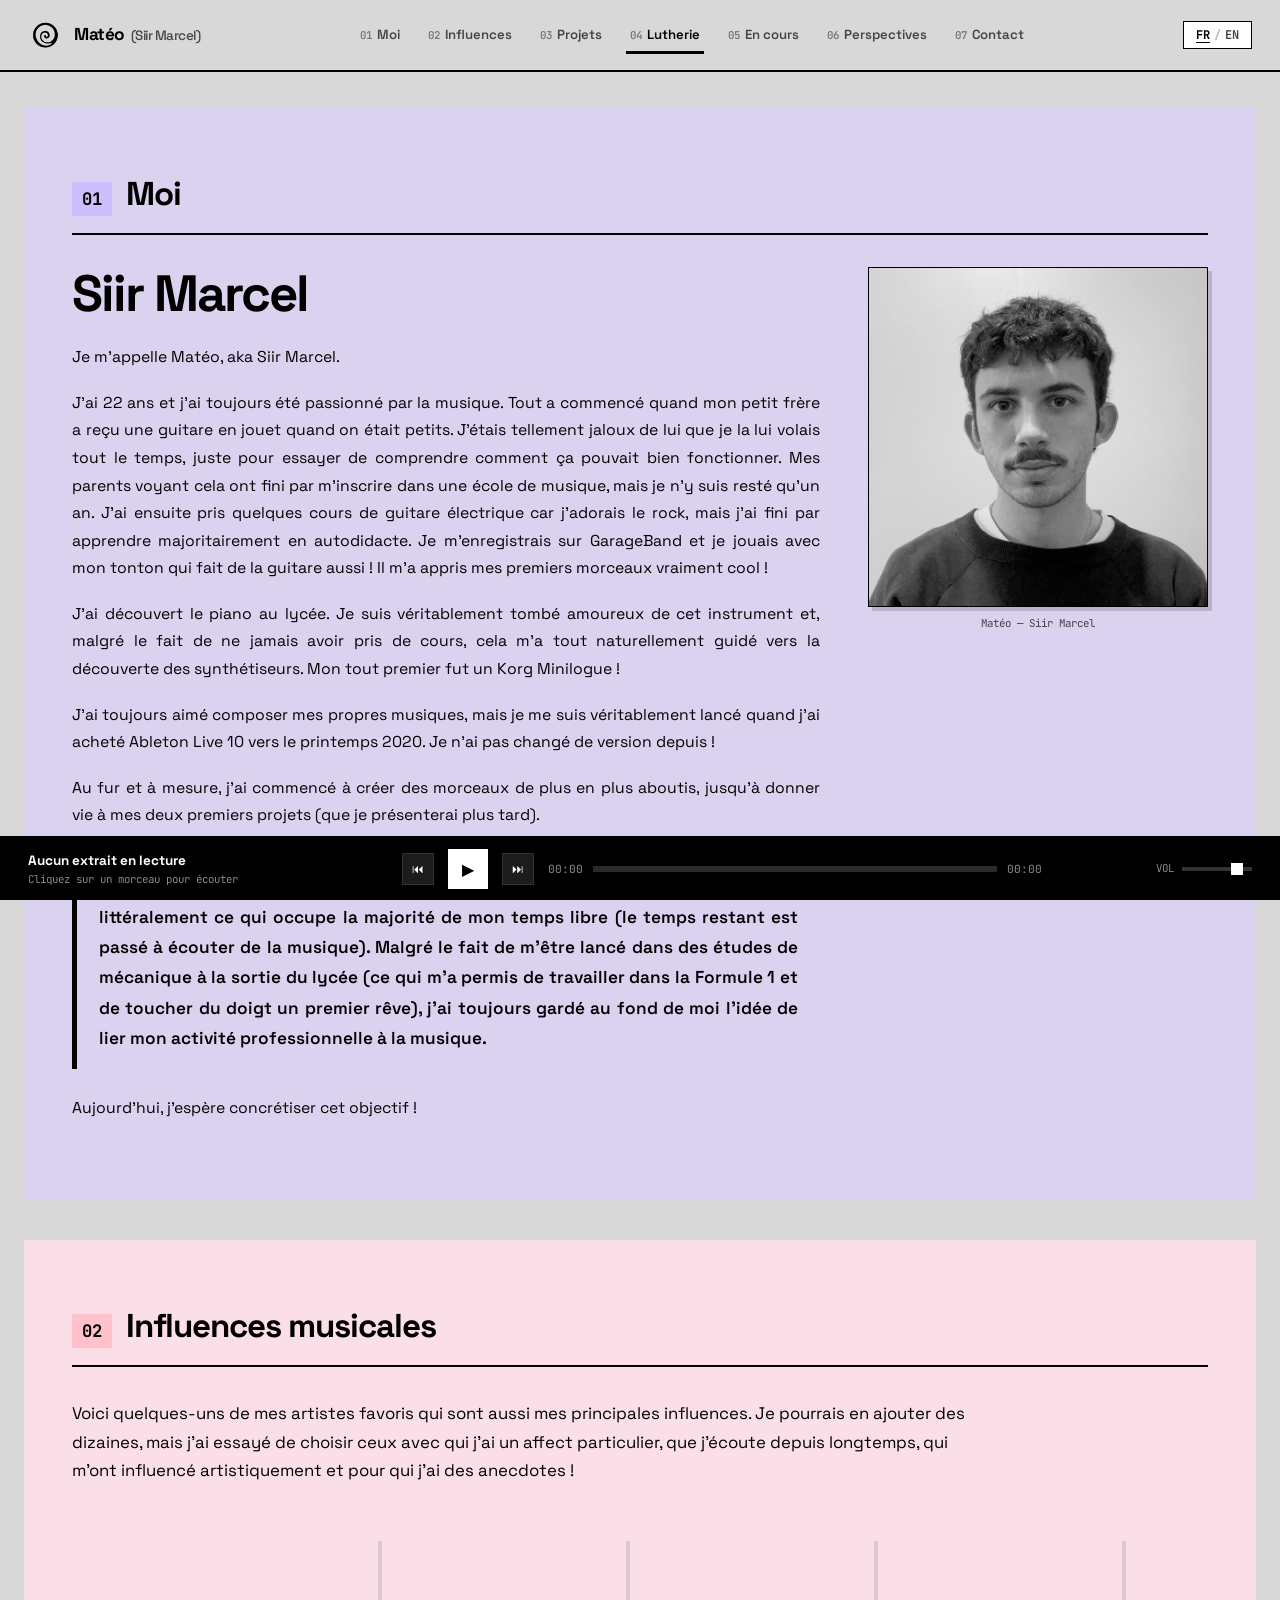
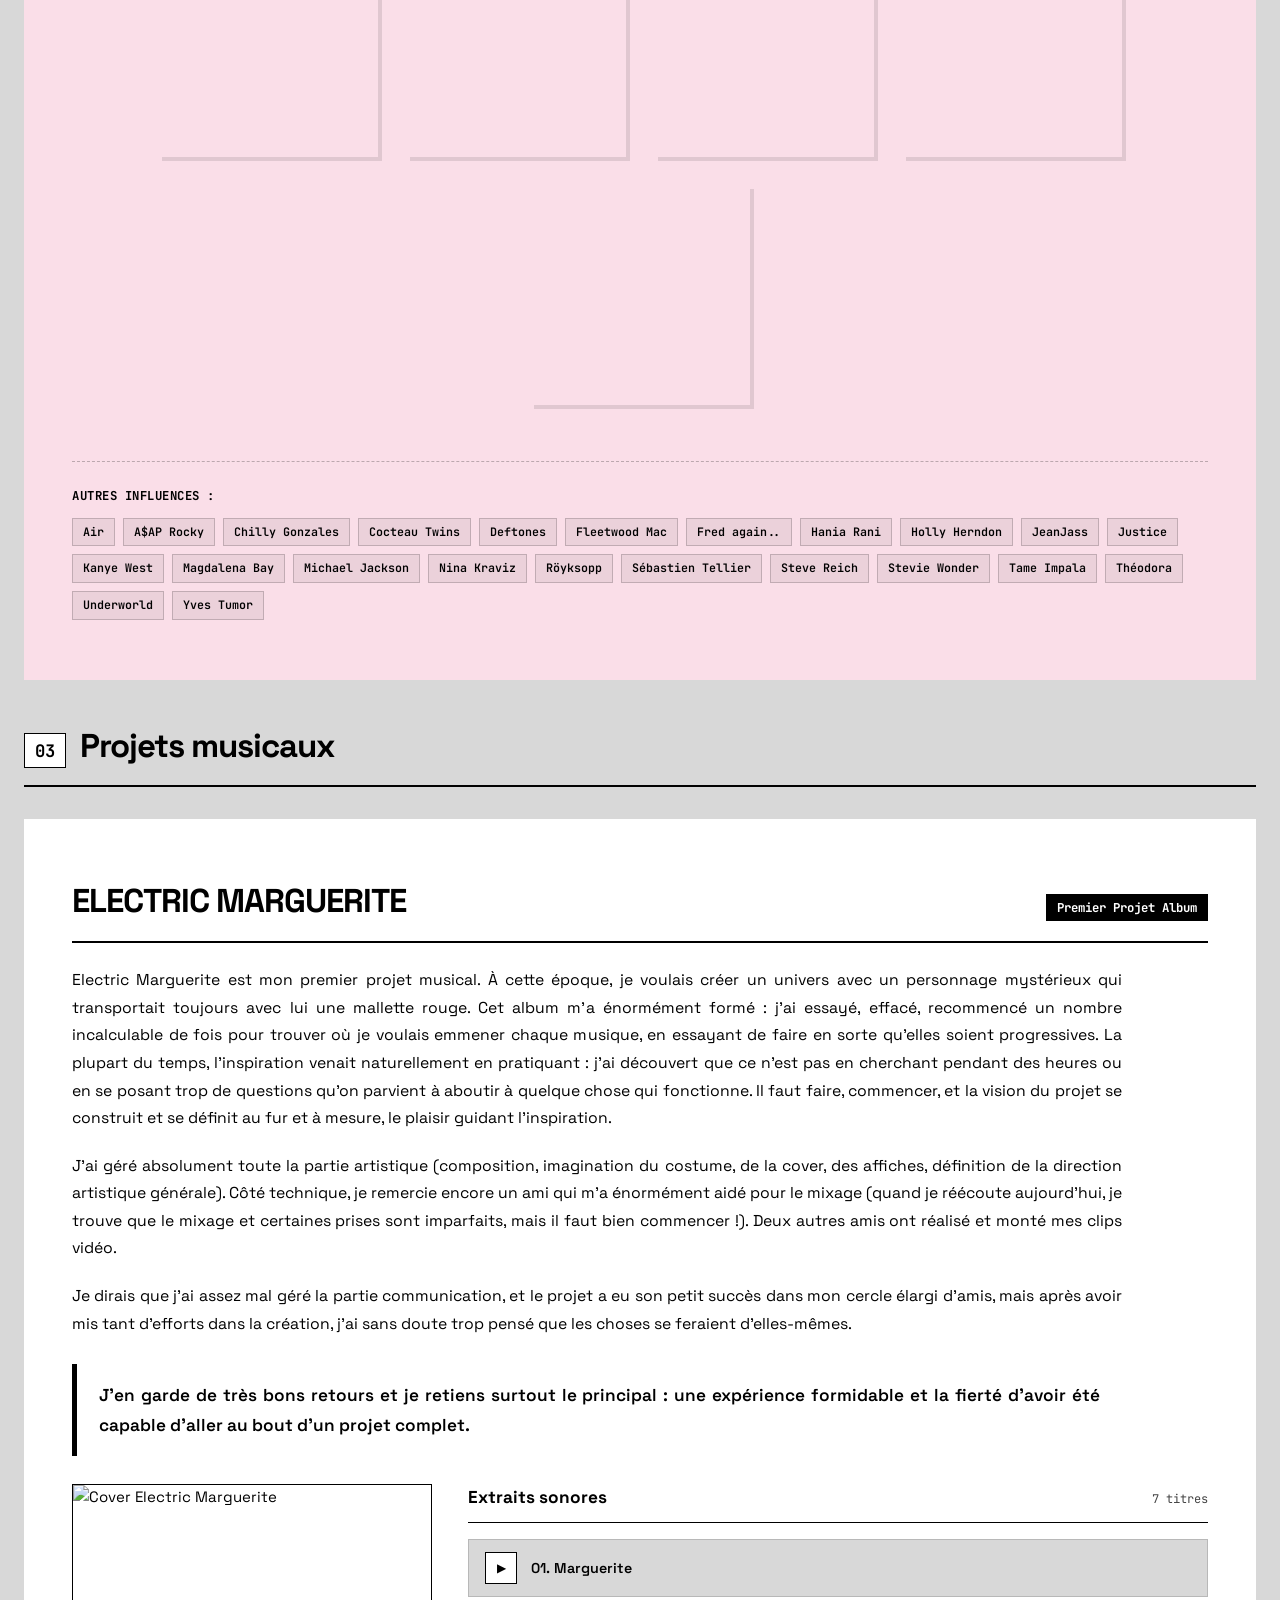
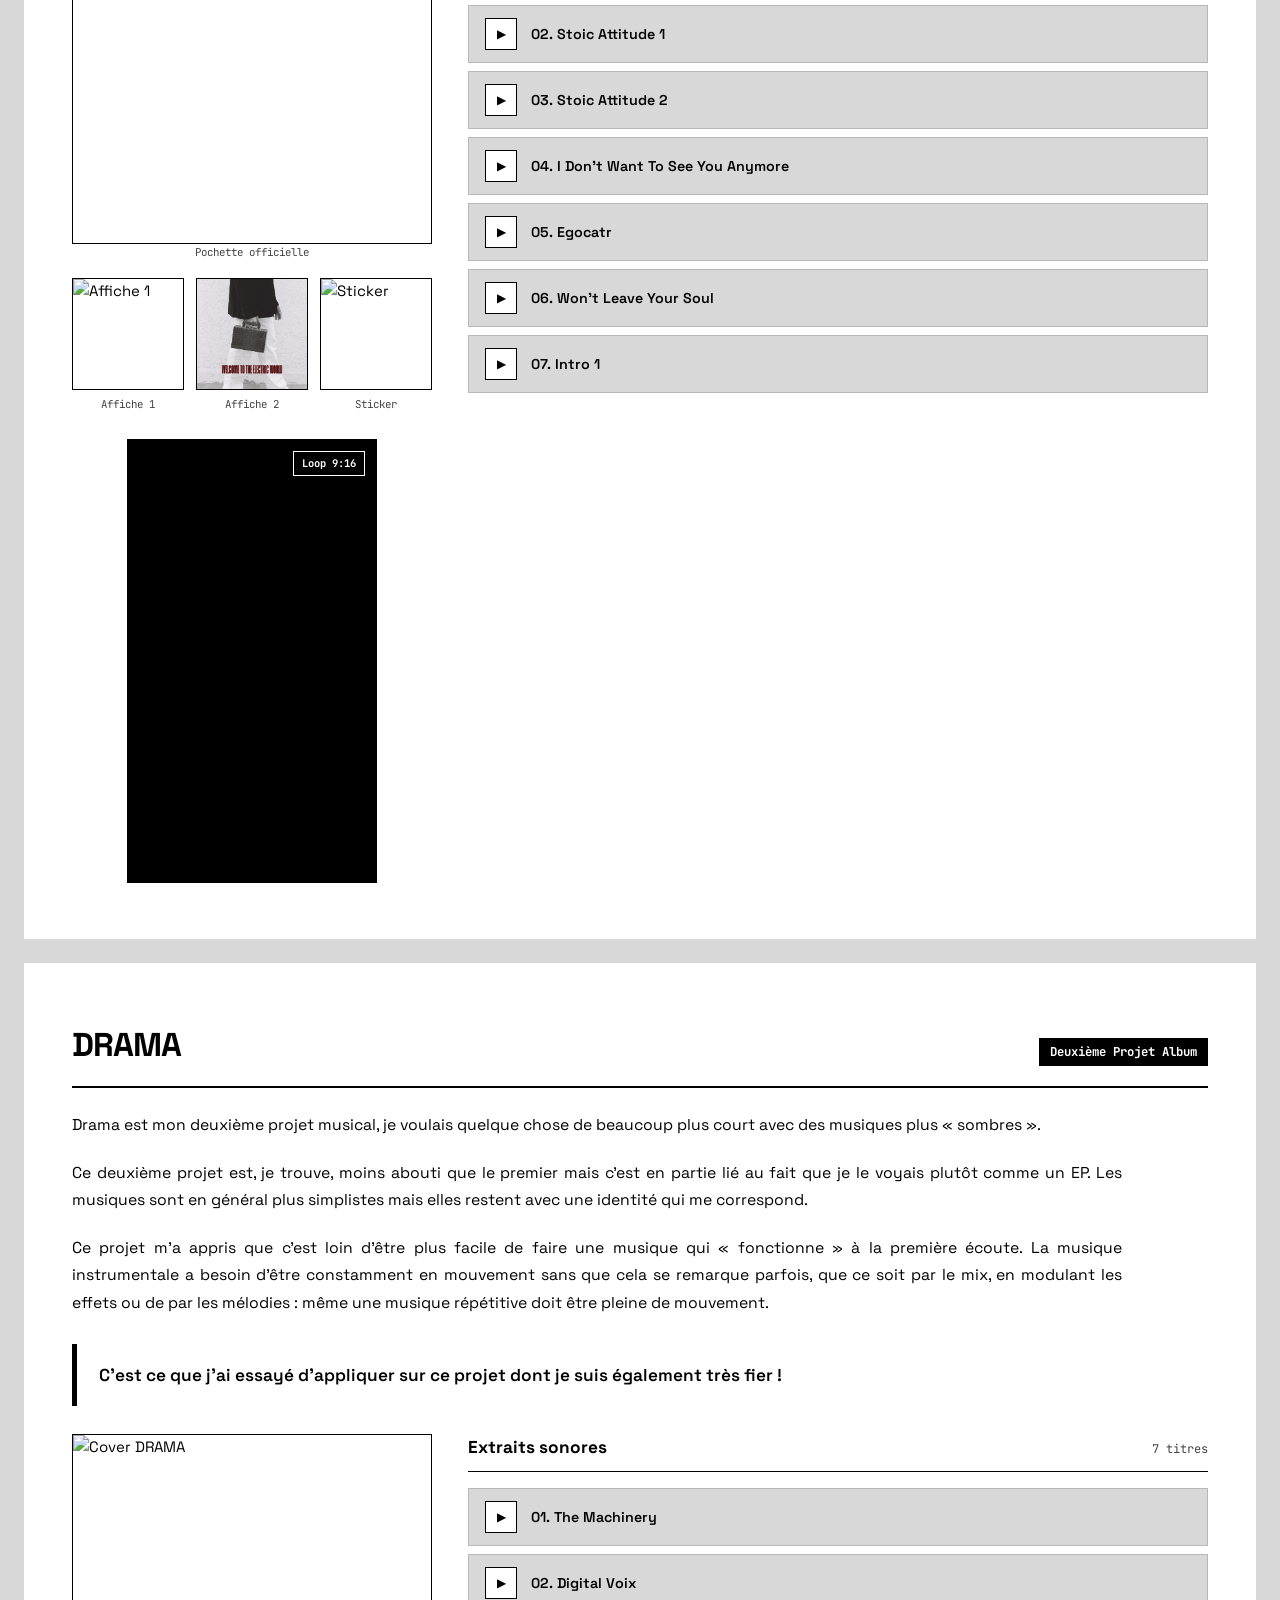
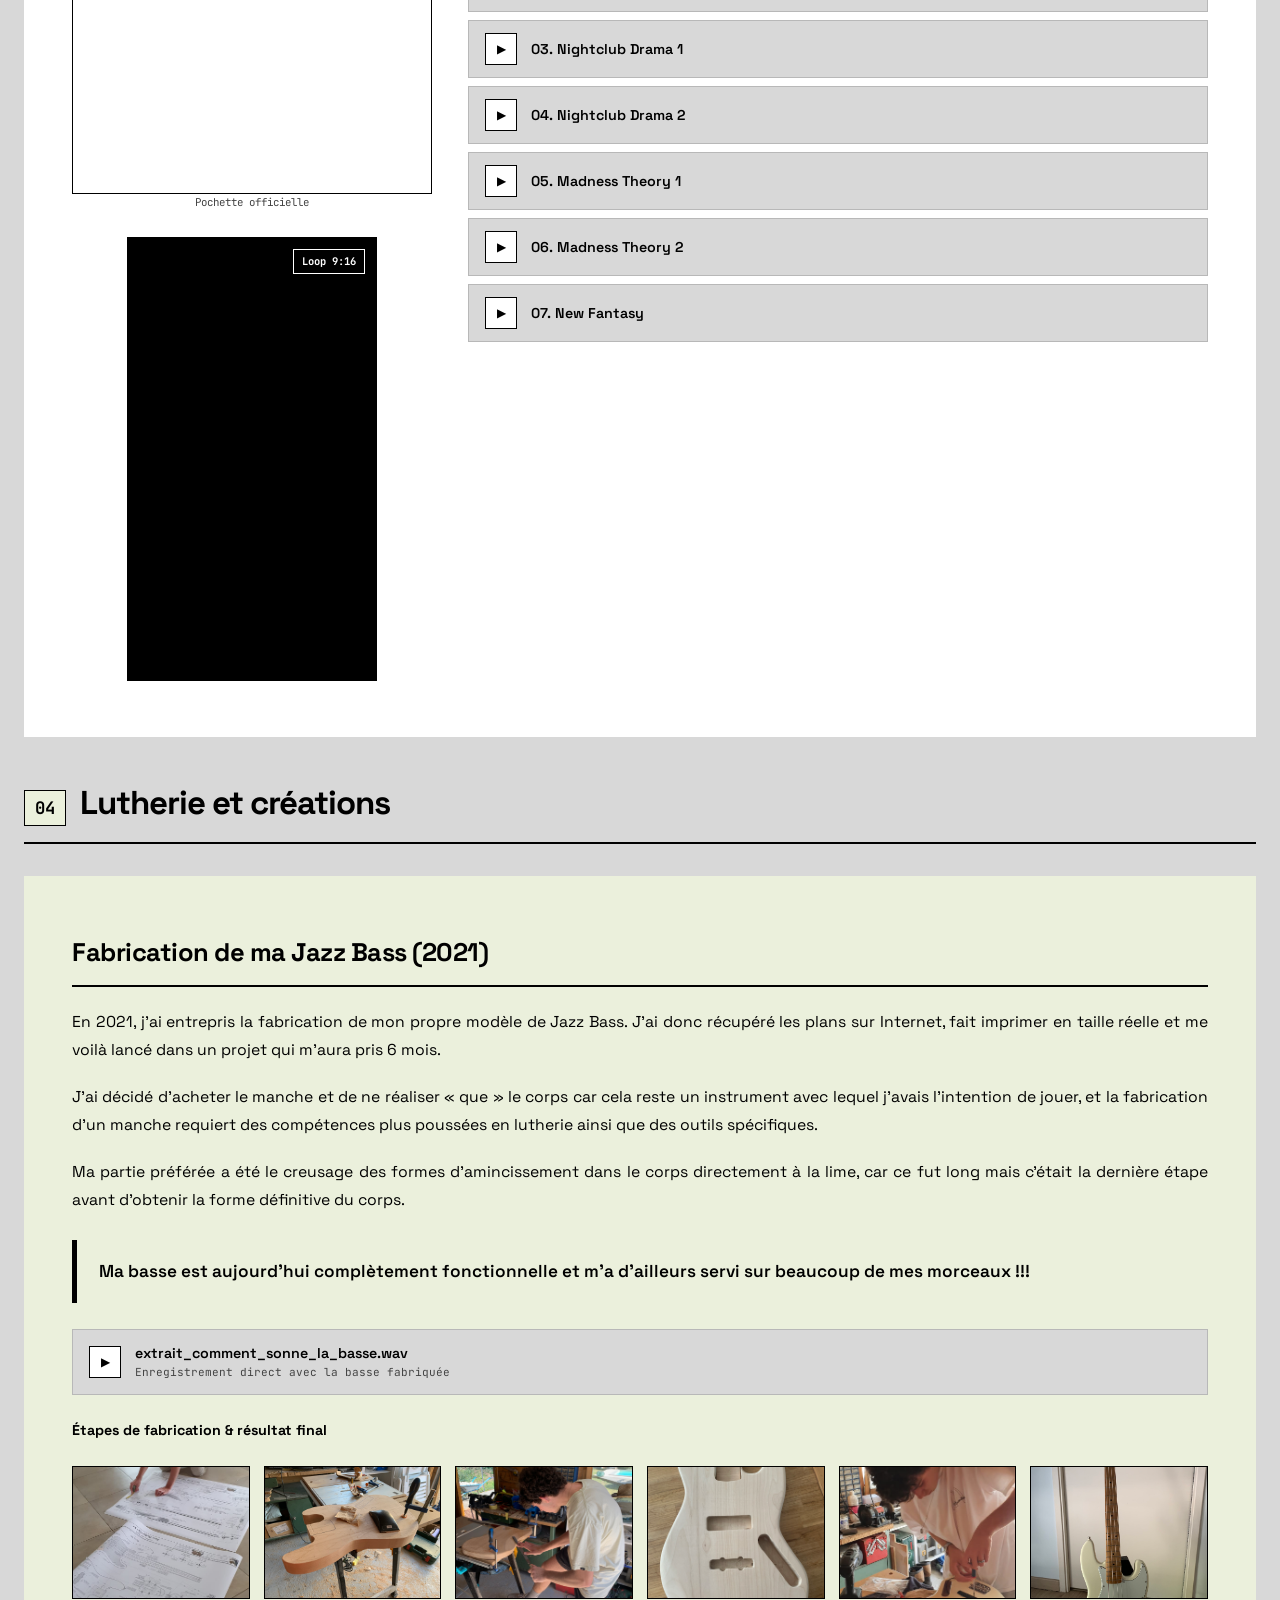
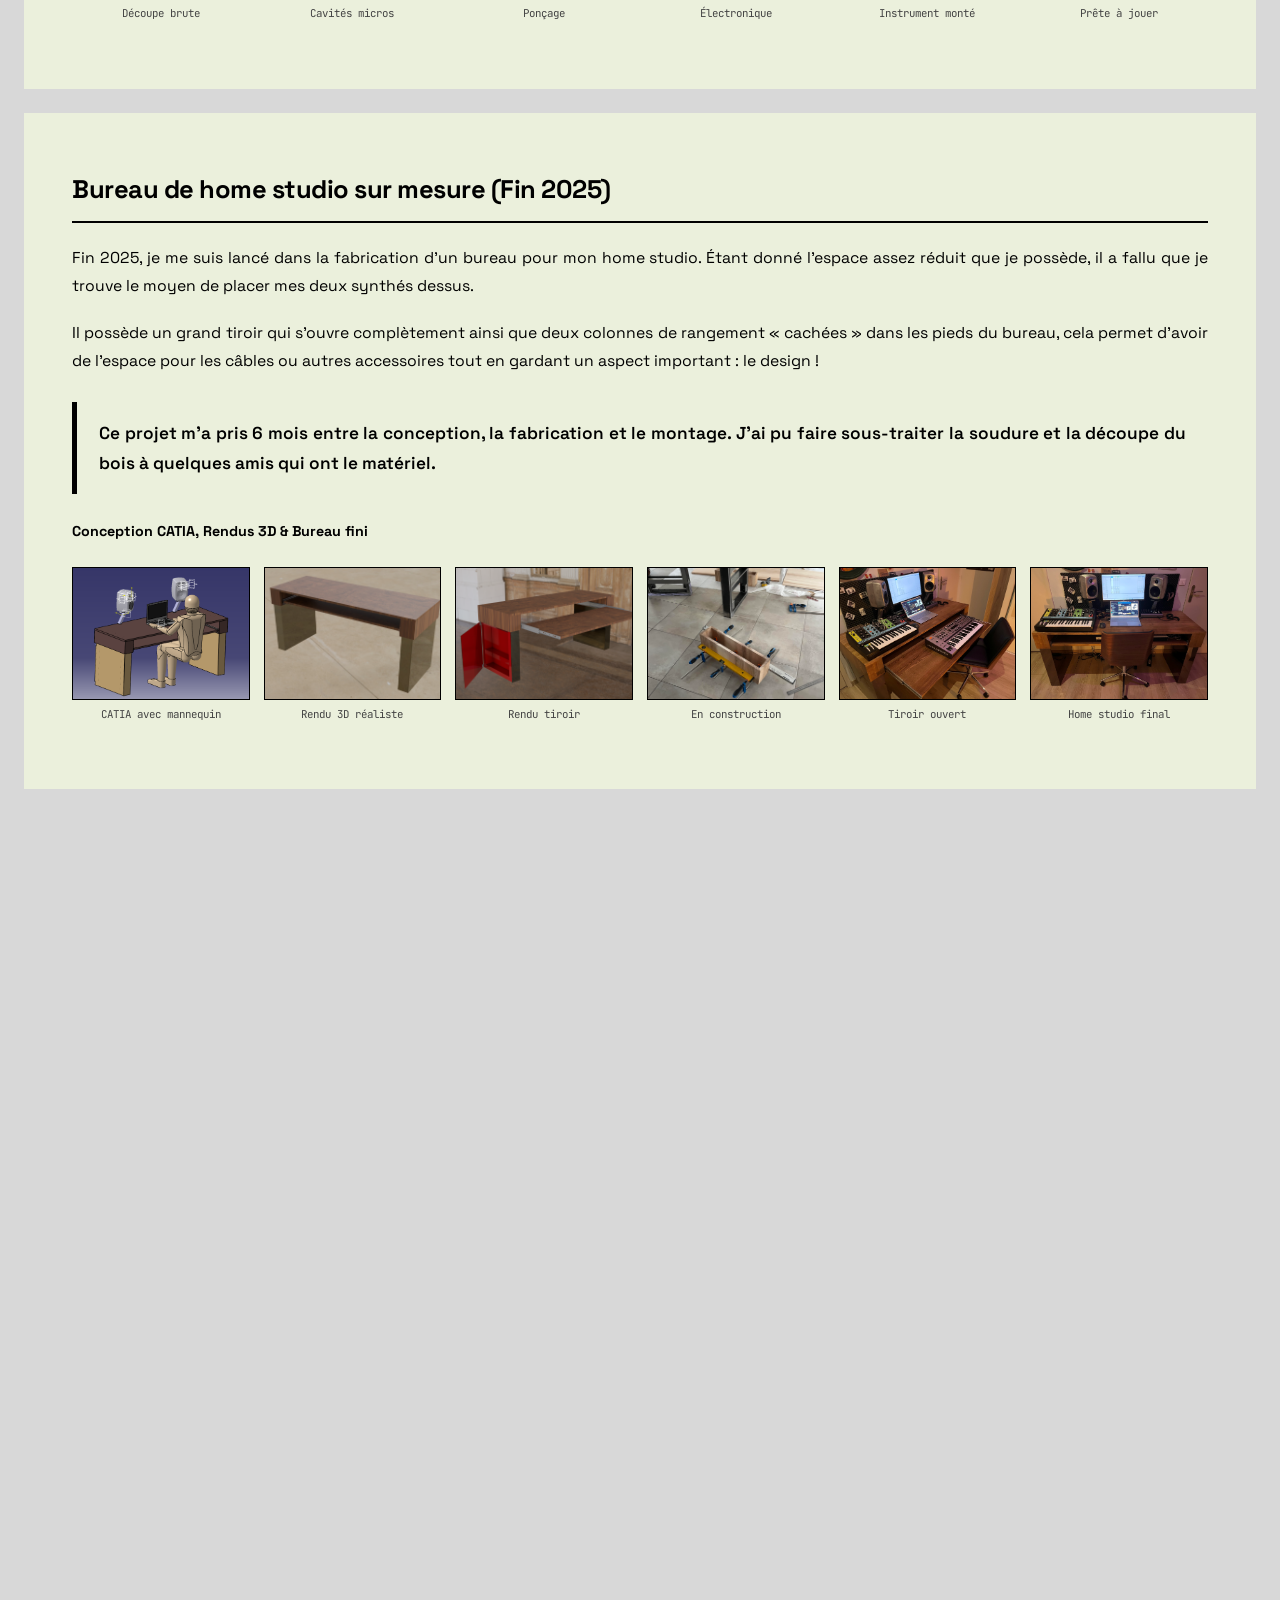
==== XXX_fichiers_site_web/index.html @ 38fc7ba7 "Portfolio audio, lutherie et production musicale — Siir Marcel (Matéo Bouzidi)" ====
<!DOCTYPE html>
<html lang="fr">
<head>
  <meta charset="UTF-8">
  <meta name="viewport" content="width=device-width, initial-scale=1.0">
  <title>Matéo (Siir Marcel) — Portfolio Audio & Musique</title>

  <!-- Typography: Space Grotesk (Ableton / Modernist feel) & JetBrains Mono (Tech / Audio details) -->
  <link rel="preconnect" href="https://fonts.googleapis.com">
  <link rel="preconnect" href="https://fonts.gstatic.com" crossorigin>
  <link href="https://fonts.googleapis.com/css2?family=JetBrains+Mono:wght@400;500;700&family=Space+Grotesk:wght@400;500;600;700&display=swap" rel="stylesheet">

  <link rel="stylesheet" href="style.css">
</head>
<body>

  <!-- ========================================================
       TOP HEADER (Minimalist, Ableton-style with Koru Logo)
       ======================================================== -->
  <header class="site-header">
    <div class="header-inner">
      <div class="brand-group">
        <img src="../7_logo_koru/koru_white_bg-removebg-preview.png" alt="Logo Koru" class="koru-logo">
        <a href="#moi" class="brand-name">
          <strong>Matéo</strong> <span class="brand-alias">(Siir Marcel)</span>
        </a>
      </div>

      <nav class="site-nav" aria-label="Sommaire">
        <a href="#moi" class="nav-link active" data-target="moi"><span class="nav-num">01</span> <span data-i18n="nav_moi">Moi</span></a>
        <a href="#influences" class="nav-link" data-target="influences"><span class="nav-num">02</span> <span data-i18n="nav_influences">Influences</span></a>
        <a href="#projets" class="nav-link" data-target="projets"><span class="nav-num">03</span> <span data-i18n="nav_projets">Projets</span></a>
        <a href="#lutherie" class="nav-link" data-target="lutherie"><span class="nav-num">04</span> <span data-i18n="nav_lutherie">Lutherie</span></a>
        <a href="#en-cours" class="nav-link" data-target="en-cours"><span class="nav-num">05</span> <span data-i18n="nav_encours">En cours</span></a>
        <a href="#perspectives" class="nav-link" data-target="perspectives"><span class="nav-num">06</span> <span data-i18n="nav_perspectives">Perspectives</span></a>
        <a href="#contact" class="nav-link" data-target="contact"><span class="nav-num">07</span> <span data-i18n="nav_contact">Contact</span></a>
      </nav>

      <div class="header-actions">
        <!-- Language Switcher (FR / EN) -->
        <button class="lang-switch-btn" id="lang-toggle-btn" aria-label="Changer de langue">
          <span class="lang-opt lang-fr active">FR</span>
          <span class="lang-divider">/</span>
          <span class="lang-opt lang-en">EN</span>
        </button>
      </div>
    </div>
  </header>

  <!-- ========================================================
       MAIN PRESENTATION FLOW (Diaporama Storytelling Flow)
       ======================================================== -->
  <main class="slides-container">

    <!-- ----------------------------------------------------
         SLIDE 01 : MOI (Bio & Démarche)
         ---------------------------------------------------- -->
    <section class="slide-section" id="moi">
      <div class="slide-inner">
        <div class="section-label-bar">
          <span class="section-index">01</span>
          <h2 class="section-title" data-i18n="title_moi">Moi</h2>
        </div>

        <div class="slide-grid-moi">
          <div class="moi-text-col">
            <h1 class="hero-name">Siir Marcel</h1>
            <div class="raw-content-block" data-i18n="moi_body">
              <p>Je m'appelle Matéo, aka Siir Marcel.</p>
              <p>J'ai 22 ans et j'ai toujours été passionné par la musique. Tout a commencé quand mon petit frère a reçu une guitare en jouet quand on était petits. J'étais tellement jaloux de lui que je la lui volais tout le temps, juste pour essayer de comprendre comment ça pouvait bien fonctionner. Mes parents voyant cela ont fini par m'inscrire dans une école de musique, mais je n'y suis resté qu'un an. J'ai ensuite pris quelques cours de guitare électrique car j'adorais le rock, mais j'ai fini par apprendre majoritairement en autodidacte. Je m'enregistrais sur GarageBand et je jouais avec mon tonton qui fait de la guitare aussi ! Il m'a appris mes premiers morceaux vraiment cool !</p>
              <p>J'ai découvert le piano au lycée. Je suis véritablement tombé amoureux de cet instrument et, malgré le fait de ne jamais avoir pris de cours, cela m'a tout naturellement guidé vers la découverte des synthétiseurs. Mon tout premier fut un Korg Minilogue !</p>
              <p>J'ai toujours aimé composer mes propres musiques, mais je me suis véritablement lancé quand j'ai acheté Ableton Live 10 vers le printemps 2020. Je n'ai pas changé de version depuis !</p>
              <p>Au fur et à mesure, j'ai commencé à créer des morceaux de plus en plus aboutis, jusqu'à donner vie à mes deux premiers projets (que je présenterai plus tard).</p>
              <p class="highlight-quote">La composition est clairement bien plus qu'un passe-temps pour moi : c'est littéralement ce qui occupe la majorité de mon temps libre (le temps restant est passé à écouter de la musique). Malgré le fait de m'être lancé dans des études de mécanique à la sortie du lycée (ce qui m'a permis de travailler dans la Formule 1 et de toucher du doigt un premier rêve), j'ai toujours gardé au fond de moi l'idée de lier mon activité professionnelle à la musique.</p>
              <p>Aujourd'hui, j'espère concrétiser cet objectif !</p>
            </div>
          </div>

          <div class="moi-photo-col">
            <div class="moi-photo-box">
              <img src="../1_moi/photo_de_moi.jpg" alt="Matéo (Siir Marcel)" class="zoom-image moi-photo-img" data-caption="Matéo (Siir Marcel)">
              <span class="img-legend">Matéo — Siir Marcel</span>
            </div>
          </div>
        </div>
      </div>
    </section>

    <!-- ----------------------------------------------------
         SLIDE 02 : INFLUENCES MUSICALES (Carrés avec Flip au dos)
         ---------------------------------------------------- -->
    <section class="slide-section" id="influences">
      <div class="slide-inner">
        <div class="section-label-bar">
          <span class="section-index">02</span>
          <h2 class="section-title" data-i18n="title_influences">Influences musicales</h2>
        </div>

        <p class="section-intro-text" data-i18n="influences_intro">
          Voici quelques-uns de mes artistes favoris qui sont aussi mes principales influences. Je pourrais en ajouter des dizaines, mais j'ai essayé de choisir ceux avec qui j'ai un affect particulier, que j'écoute depuis longtemps, qui m'ont influencé artistiquement et pour qui j'ai des anecdotes !
        </p>

        <!-- 5 Carrés avec interaction de bascule (Daft Punk, Aphex, Pink Floyd, Radiohead, Tyler) -->
        <div class="influences-flip-grid">
          
          <!-- 1. Daft Punk -->
          <div class="flip-card-wrapper card-daft" tabindex="0">
            <div class="flip-card-inner">
              <div class="flip-card-front">
                <img src="../2_influences%20musicales/daft_punk/DaftPunk_HomeworkLP.jpg" alt="Daft Punk" class="artist-square-img">
                <div class="artist-front-overlay">
                  <span class="artist-num">01</span>
                  <h3 class="artist-title">Daft Punk</h3>
                  <span class="flip-hint" data-i18n="flip_hint">survoler pour lire &rarr;</span>
                </div>
              </div>
              <div class="flip-card-back">
                <div class="back-header back-daft">
                  <h4 class="back-artist-name">Daft Punk</h4>
                </div>
                <div class="back-text-scroll">
                  <p data-i18n="daft_text">Ce que j'aime chez Daft Punk, c'est d'abord le fait que ce soit des Français qui ont réussi à hypnotiser le monde de la musique à l'international comme rarement dans l'histoire. Leur son est immédiatement reconnaissable, ils ont réussi à faire des hits avec des samples très courts tournant en boucle, je pense notamment à « Fresh » qui fait partie pour moi de leurs meilleurs morceaux. C'est dans ce domaine qu'ils excellent de mon point de vue, car c'est aussi complexe de composer un morceau « simple » dont on ne se lasse jamais qui ne fait que quelques pistes que de composer avec des arrangements complexes. Ils ont su faire les deux comme le montrent Homework et Random Access Memories. Ils sont trop forts.</p>
                </div>
              </div>
            </div>
          </div>

          <!-- 2. Aphex Twin -->
          <div class="flip-card-wrapper card-aphex" tabindex="0">
            <div class="flip-card-inner">
              <div class="flip-card-front">
                <img src="../2_influences%20musicales/aphex_twin/Aphex%20Twin%20logo.gif" alt="Aphex Twin" class="artist-square-img">
                <div class="artist-front-overlay">
                  <span class="artist-num">02</span>
                  <h3 class="artist-title">Aphex Twin</h3>
                  <span class="flip-hint" data-i18n="flip_hint">survoler pour lire &rarr;</span>
                </div>
              </div>
              <div class="flip-card-back">
                <div class="back-header back-aphex">
                  <h4 class="back-artist-name">Aphex Twin</h4>
                </div>
                <div class="back-text-scroll">
                  <p data-i18n="aphex_text">Ce que j'aime chez Aphex Twin, ce sont ses sonorités ambient, le sound design et le fait qu'il soit capable de proposer sur un même album une magnifique et iconique ballade au piano comme « Avril 14th », puis des sonorités complètement chaotiques, complexes et percussives. J'aime également le fait qu'il soit impliqué dans la création de ses propres machines et logiciels : son logiciel « Samplebrain » développé avec Dave Griffiths m'a d'ailleurs beaucoup inspiré pour créer mon propre logiciel « Machina ».</p>
                </div>
              </div>
            </div>
          </div>

          <!-- 3. Pink Floyd -->
          <div class="flip-card-wrapper card-pink" tabindex="0">
            <div class="flip-card-inner">
              <div class="flip-card-front">
                <img src="../2_influences%20musicales/pink_floyd/d2fc536_6401-1e6ijhq.m233.avif" alt="Pink Floyd" class="artist-square-img">
                <div class="artist-front-overlay">
                  <span class="artist-num">03</span>
                  <h3 class="artist-title">Pink Floyd</h3>
                  <span class="flip-hint" data-i18n="flip_hint">survoler pour lire &rarr;</span>
                </div>
              </div>
              <div class="flip-card-back">
                <div class="back-header back-pink">
                  <h4 class="back-artist-name">Pink Floyd</h4>
                </div>
                <div class="back-text-scroll">
                  <p data-i18n="pink_text">Ce que j'aime chez Pink Floyd, c'est la progressivité de leur musique. Je suis à chaque fois émerveillé devant à quel point leurs morceaux me font rentrer dans une bulle et comment toutes les parties s'enchaînent si naturellement. J'ai d'ailleurs récupéré la platine vinyle Sony stéréo de ma grand-mère, et elle m'a aussi donné son vinyle de l'album Wish You Were Here (au passage aussi ma chanson préférée) qui date de la fin des 70s !</p>
                </div>
              </div>
            </div>
          </div>

          <!-- 4. Radiohead -->
          <div class="flip-card-wrapper card-radiohead" tabindex="0">
            <div class="flip-card-inner">
              <div class="flip-card-front">
                <img src="../2_influences%20musicales/radiohead/the-current-radiohead-logo-remade-in-crisp-4k-v0-cpv5992jfwne1.png" alt="Radiohead" class="artist-square-img">
                <div class="artist-front-overlay">
                  <span class="artist-num">04</span>
                  <h3 class="artist-title">Radiohead</h3>
                  <span class="flip-hint" data-i18n="flip_hint">survoler pour lire &rarr;</span>
                </div>
              </div>
              <div class="flip-card-back">
                <div class="back-header back-radiohead">
                  <h4 class="back-artist-name">Radiohead</h4>
                </div>
                <div class="back-text-scroll">
                  <p data-i18n="radiohead_text">Ce que j'aime chez Radiohead, c'est souvent l'émotion que leur musique me procure. Un des premiers morceaux que mon tonton me jouait à la guitare c'était « Just », et j'étais émerveillé par la façon dont ce morceau sonnait différemment du rock que j'écoutais étant petit (j'étais plutôt à fond sur les Guns N' Roses dès le matin dans le train direction le collège). C'est vers la fin de l'adolescence que j'ai vraiment commencé à apprécier leur musique. J'ai eu la chance de les voir en concert à Berlin et j'ai retrouvé cette sensation si particulière d'envoûtement et de frisson sur presque chacun de leurs morceaux (je n'ai d'ailleurs toujours pas compris comment Thom Yorke arrive à jouer + chanter « Pyramid Song » en live). Il y a quelque chose de pur et vulnérable mais puissant, autant dans la personnalité du groupe que dans leur musique.</p>
                </div>
              </div>
            </div>
          </div>

          <!-- 5. Tyler, The Creator -->
          <div class="flip-card-wrapper card-tyler" tabindex="0">
            <div class="flip-card-inner">
              <div class="flip-card-front">
                <img src="../2_influences%20musicales/Tyler_the_creator/2048.webp" alt="Tyler the Creator" class="artist-square-img">
                <div class="artist-front-overlay">
                  <span class="artist-num">05</span>
                  <h3 class="artist-title">Tyler, The Creator</h3>
                  <span class="flip-hint" data-i18n="flip_hint">survoler pour lire &rarr;</span>
                </div>
              </div>
              <div class="flip-card-back">
                <div class="back-header back-tyler">
                  <h4 class="back-artist-name">Tyler, The Creator</h4>
                </div>
                <div class="back-text-scroll">
                  <p data-i18n="tyler_text">Ce que j'aime chez Tyler, The Creator, ce sont les univers différents qu'il est capable de créer pour chacun de ses projets. Mon préféré reste indéniablement IGOR, qui a été mon influence principale sur mon premier album, autant sur le plan visuel que musical. Il a d'ailleurs été pour moi une porte d'entrée vers le jazz et plus largement vers la soul. Je me souviens que cet album m'avait été recommandé par ma copine et je n'avais pas du tout accroché à la première écoute, avant de finalement tomber totalement dedans après avoir à peine persévéré !</p>
                </div>
              </div>
            </div>
          </div>

        </div>

        <!-- Autres influences -->
        <div class="other-influences-wrap">
          <span class="other-influences-title" data-i18n="other_influences_title">Autres influences :</span>
          <div class="other-influences-tags">
            <span class="other-artist-pill">Air</span>
            <span class="other-artist-pill">A$AP Rocky</span>
            <span class="other-artist-pill">Chilly Gonzales</span>
            <span class="other-artist-pill">Cocteau Twins</span>
            <span class="other-artist-pill">Deftones</span>
            <span class="other-artist-pill">Fleetwood Mac</span>
            <span class="other-artist-pill">Fred again..</span>
            <span class="other-artist-pill">Hania Rani</span>
            <span class="other-artist-pill">Holly Herndon</span>
            <span class="other-artist-pill">JeanJass</span>
            <span class="other-artist-pill">Justice</span>
            <span class="other-artist-pill">Kanye West</span>
            <span class="other-artist-pill">Magdalena Bay</span>
            <span class="other-artist-pill">Michael Jackson</span>
            <span class="other-artist-pill">Nina Kraviz</span>
            <span class="other-artist-pill">Röyksopp</span>
            <span class="other-artist-pill">Sébastien Tellier</span>
            <span class="other-artist-pill">Steve Reich</span>
            <span class="other-artist-pill">Stevie Wonder</span>
            <span class="other-artist-pill">Tame Impala</span>
            <span class="other-artist-pill">Théodora</span>
            <span class="other-artist-pill">Underworld</span>
            <span class="other-artist-pill">Yves Tumor</span>
          </div>
        </div>
      </div>
    </section>

    <!-- ----------------------------------------------------
         SLIDE 03 : PROJETS MUSICAUX (Electric Marguerite & Drama)
         ---------------------------------------------------- -->
    <section class="slide-section" id="projets">
      <div class="slide-inner">
        <div class="section-label-bar">
          <span class="section-index">03</span>
          <h2 class="section-title" data-i18n="title_projets">Projets musicaux</h2>
        </div>

        <!-- ALBUM 1 : ELECTRIC MARGUERITE -->
        <article class="album-block">
          <div class="album-headline">
            <h3 class="album-name">ELECTRIC MARGUERITE</h3>
            <span class="album-tag" data-i18n="album1_tag">Premier Projet Album</span>
          </div>

          <div class="raw-content-block album-intro-block" data-i18n="album1_body">
            <p>Electric Marguerite est mon premier projet musical. À cette époque, je voulais créer un univers avec un personnage mystérieux qui transportait toujours avec lui une mallette rouge. Cet album m'a énormément formé : j'ai essayé, effacé, recommencé un nombre incalculable de fois pour trouver où je voulais emmener chaque musique, en essayant de faire en sorte qu'elles soient progressives. La plupart du temps, l'inspiration venait naturellement en pratiquant : j'ai découvert que ce n'est pas en cherchant pendant des heures ou en se posant trop de questions qu'on parvient à aboutir à quelque chose qui fonctionne. Il faut faire, commencer, et la vision du projet se construit et se définit au fur et à mesure, le plaisir guidant l'inspiration.</p>
            <p>J'ai géré absolument toute la partie artistique (composition, imagination du costume, de la cover, des affiches, définition de la direction artistique générale). Côté technique, je remercie encore un ami qui m'a énormément aidé pour le mixage (quand je réécoute aujourd'hui, je trouve que le mixage et certaines prises sont imparfaits, mais il faut bien commencer !). Deux autres amis ont réalisé et monté mes clips vidéo.</p>
            <p>Je dirais que j'ai assez mal géré la partie communication, et le projet a eu son petit succès dans mon cercle élargi d'amis, mais après avoir mis tant d'efforts dans la création, j'ai sans doute trop pensé que les choses se feraient d'elles-mêmes.</p>
            <p class="highlight-quote">J'en garde de très bons retours et je retiens surtout le principal : une expérience formidable et la fierté d'avoir été capable d'aller au bout d'un projet complet.</p>
          </div>

          <div class="album-layout">
            <!-- Colonne Médias (Cover d'abord, puis Visuels et Vidéo 9:16) -->
            <div class="album-media-col">
              <!-- Pochette officielle (Cover avant la vidéo) -->
              <div class="album-cover-box">
                <img src="../3_projets_musicaux/ELECTRIC%20MARGERITE/ELECTRIC%20MARGUERITE%20COVER.png" alt="Cover Electric Marguerite" class="zoom-image" data-caption="Pochette officielle — ELECTRIC MARGUERITE">
                <span class="img-legend">Pochette officielle</span>
              </div>

              <!-- Visuels secondaires & Stickers -->
              <div class="album-thumbs-row">
                <div class="thumb-wrap">
                  <img src="../3_projets_musicaux/ELECTRIC%20MARGERITE/images%20et%20stickers/AFFICHE_1.png" alt="Affiche 1" class="zoom-image" data-caption="Affiche promotionnelle #1">
                  <span class="img-legend">Affiche 1</span>
                </div>
                <div class="thumb-wrap">
                  <img src="../3_projets_musicaux/ELECTRIC%20MARGERITE/images%20et%20stickers/affiche_2.jpg" alt="Affiche 2" class="zoom-image" data-caption="Affiche promotionnelle #2">
                  <span class="img-legend">Affiche 2</span>
                </div>
                <div class="thumb-wrap">
                  <img src="../3_projets_musicaux/ELECTRIC%20MARGERITE/images%20et%20stickers/sticker.png" alt="Sticker" class="zoom-image" data-caption="Sticker Electric Marguerite">
                  <span class="img-legend">Sticker</span>
                </div>
              </div>

              <!-- Vidéo 9:16 boucle sans son -->
              <div class="video-container-9-16">
                <video autoplay loop muted playsinline class="video-loop-9-16">
                  <source src="../3_projets_musicaux/ELECTRIC%20MARGERITE/video/MARGUERITE.mov" type="video/mp4">
                </video>
                <span class="video-pill-tag">Loop 9:16</span>
              </div>
            </div>

            <!-- Colonne Audio Playlist -->
            <div class="album-audio-col">
              <div class="playlist-header">
                <span class="playlist-title" data-i18n="playlist_title">Extraits sonores</span>
                <span class="playlist-count">7 titres</span>
              </div>

              <div class="tracks-list" data-album="Electric Marguerite">
                <div class="track-item" data-src="../3_projets_musicaux/ELECTRIC%20MARGERITE/extraits%20sonores/marguerite.wav" data-title="Marguerite">
                  <button class="track-btn"><span class="btn-symbol">▶</span></button>
                  <div class="track-meta">
                    <span class="track-title">01. Marguerite</span>
                  </div>
                  <div class="track-bars"><span></span><span></span><span></span></div>
                </div>

                <div class="track-item" data-src="../3_projets_musicaux/ELECTRIC%20MARGERITE/extraits%20sonores/stoic_attitude_1.wav" data-title="Stoic Attitude (Part 1)">
                  <button class="track-btn"><span class="btn-symbol">▶</span></button>
                  <div class="track-meta">
                    <span class="track-title">02. Stoic Attitude 1</span>
                  </div>
                  <div class="track-bars"><span></span><span></span><span></span></div>
                </div>

                <div class="track-item" data-src="../3_projets_musicaux/ELECTRIC%20MARGERITE/extraits%20sonores/stoic_attitude_2.wav" data-title="Stoic Attitude (Part 2)">
                  <button class="track-btn"><span class="btn-symbol">▶</span></button>
                  <div class="track-meta">
                    <span class="track-title">03. Stoic Attitude 2</span>
                  </div>
                  <div class="track-bars"><span></span><span></span><span></span></div>
                </div>

                <div class="track-item" data-src="../3_projets_musicaux/ELECTRIC%20MARGERITE/extraits%20sonores/i_dont_want_to_see_you_anymore.wav" data-title="I Don't Want To See You Anymore">
                  <button class="track-btn"><span class="btn-symbol">▶</span></button>
                  <div class="track-meta">
                    <span class="track-title">04. I Don't Want To See You Anymore</span>
                  </div>
                  <div class="track-bars"><span></span><span></span><span></span></div>
                </div>

                <div class="track-item" data-src="../3_projets_musicaux/ELECTRIC%20MARGERITE/extraits%20sonores/egocatr.wav" data-title="Egocatr">
                  <button class="track-btn"><span class="btn-symbol">▶</span></button>
                  <div class="track-meta">
                    <span class="track-title">05. Egocatr</span>
                  </div>
                  <div class="track-bars"><span></span><span></span><span></span></div>
                </div>

                <div class="track-item" data-src="../3_projets_musicaux/ELECTRIC%20MARGERITE/extraits%20sonores/wont_leave_your_soul.wav" data-title="Won't Leave Your Soul">
                  <button class="track-btn"><span class="btn-symbol">▶</span></button>
                  <div class="track-meta">
                    <span class="track-title">06. Won't Leave Your Soul</span>
                  </div>
                  <div class="track-bars"><span></span><span></span><span></span></div>
                </div>

                <div class="track-item" data-src="../3_projets_musicaux/ELECTRIC%20MARGERITE/extraits%20sonores/intro_1.wav" data-title="Intro (1)">
                  <button class="track-btn"><span class="btn-symbol">▶</span></button>
                  <div class="track-meta">
                    <span class="track-title">07. Intro 1</span>
                  </div>
                  <div class="track-bars"><span></span><span></span><span></span></div>
                </div>
              </div>
            </div>
          </div>
        </article>

        <!-- ALBUM 2 : DRAMA -->
        <article class="album-block">
          <div class="album-headline">
            <h3 class="album-name">DRAMA</h3>
            <span class="album-tag" data-i18n="album2_tag">Deuxième Projet Album</span>
          </div>

          <div class="raw-content-block album-intro-block" data-i18n="album2_body">
            <p>Drama est mon deuxième projet musical, je voulais quelque chose de beaucoup plus court avec des musiques plus « sombres ».</p>
            <p>Ce deuxième projet est, je trouve, moins abouti que le premier mais c'est en partie lié au fait que je le voyais plutôt comme un EP. Les musiques sont en général plus simplistes mais elles restent avec une identité qui me correspond.</p>
            <p>Ce projet m'a appris que c'est loin d'être plus facile de faire une musique qui « fonctionne » à la première écoute. La musique instrumentale a besoin d'être constamment en mouvement sans que cela se remarque parfois, que ce soit par le mix, en modulant les effets ou de par les mélodies : même une musique répétitive doit être pleine de mouvement.</p>
            <p class="highlight-quote">C'est ce que j'ai essayé d'appliquer sur ce projet dont je suis également très fier !</p>
          </div>

          <div class="album-layout">
            <!-- Colonne Médias (Cover d'abord, puis Visuels et Vidéo 9:16) -->
            <div class="album-media-col">
              <!-- Pochette officielle DRAMA (Cover avant la vidéo) -->
              <div class="album-cover-box">
                <img src="../3_projets_musicaux/DRAMA/drama%20cover.png" alt="Cover DRAMA" class="zoom-image" data-caption="Pochette officielle — DRAMA">
                <span class="img-legend">Pochette officielle</span>
              </div>

              <!-- Vidéo 9:16 boucle sans son -->
              <div class="video-container-9-16">
                <video autoplay loop muted playsinline class="video-loop-9-16">
                  <source src="../3_projets_musicaux/DRAMA/video/canva_drama_v4.mp4" type="video/mp4">
                </video>
                <span class="video-pill-tag">Loop 9:16</span>
              </div>
            </div>

            <!-- Colonne Audio Playlist DRAMA -->
            <div class="album-audio-col">
              <div class="playlist-header">
                <span class="playlist-title" data-i18n="playlist_title">Extraits sonores</span>
                <span class="playlist-count">7 titres</span>
              </div>

              <div class="tracks-list" data-album="DRAMA">
                <div class="track-item" data-src="../3_projets_musicaux/DRAMA/extrait_audio/the_machinery.wav" data-title="The Machinery">
                  <button class="track-btn"><span class="btn-symbol">▶</span></button>
                  <div class="track-meta">
                    <span class="track-title">01. The Machinery</span>
                  </div>
                  <div class="track-bars"><span></span><span></span><span></span></div>
                </div>

                <div class="track-item" data-src="../3_projets_musicaux/DRAMA/extrait_audio/digital_voix.wav" data-title="Digital Voix">
                  <button class="track-btn"><span class="btn-symbol">▶</span></button>
                  <div class="track-meta">
                    <span class="track-title">02. Digital Voix</span>
                  </div>
                  <div class="track-bars"><span></span><span></span><span></span></div>
                </div>

                <div class="track-item" data-src="../3_projets_musicaux/DRAMA/extrait_audio/nightclub_drama_1.wav" data-title="Nightclub Drama 1">
                  <button class="track-btn"><span class="btn-symbol">▶</span></button>
                  <div class="track-meta">
                    <span class="track-title">03. Nightclub Drama 1</span>
                  </div>
                  <div class="track-bars"><span></span><span></span><span></span></div>
                </div>

                <div class="track-item" data-src="../3_projets_musicaux/DRAMA/extrait_audio/nightclub_drama_2.wav" data-title="Nightclub Drama 2">
                  <button class="track-btn"><span class="btn-symbol">▶</span></button>
                  <div class="track-meta">
                    <span class="track-title">04. Nightclub Drama 2</span>
                  </div>
                  <div class="track-bars"><span></span><span></span><span></span></div>
                </div>

                <div class="track-item" data-src="../3_projets_musicaux/DRAMA/extrait_audio/madness_theory_1.wav" data-title="Madness Theory 1">
                  <button class="track-btn"><span class="btn-symbol">▶</span></button>
                  <div class="track-meta">
                    <span class="track-title">05. Madness Theory 1</span>
                  </div>
                  <div class="track-bars"><span></span><span></span><span></span></div>
                </div>

                <div class="track-item" data-src="../3_projets_musicaux/DRAMA/extrait_audio/madness_theory_2.wav" data-title="Madness Theory 2">
                  <button class="track-btn"><span class="btn-symbol">▶</span></button>
                  <div class="track-meta">
                    <span class="track-title">06. Madness Theory 2</span>
                  </div>
                  <div class="track-bars"><span></span><span></span><span></span></div>
                </div>

                <div class="track-item" data-src="../3_projets_musicaux/DRAMA/extrait_audio/new_fantasy.wav" data-title="New Fantasy">
                  <button class="track-btn"><span class="btn-symbol">▶</span></button>
                  <div class="track-meta">
                    <span class="track-title">07. New Fantasy</span>
                  </div>
                  <div class="track-bars"><span></span><span></span><span></span></div>
                </div>
              </div>
            </div>
          </div>
        </article>

      </div>
    </section>

    <!-- ----------------------------------------------------
         SLIDE 04 : LUTHERIE ET CRÉATIONS (Basse & Bureau)
         ---------------------------------------------------- -->
    <section class="slide-section" id="lutherie">
      <div class="slide-inner">
        <div class="section-label-bar">
          <span class="section-index">04</span>
          <h2 class="section-title" data-i18n="title_lutherie">Lutherie et créations</h2>
        </div>

        <!-- 1. BASSE JAZZ BASS FAITE MAIN -->
        <article class="creation-block">
          <div class="creation-header">
            <h3 class="creation-title" data-i18n="bass_title">Fabrication de ma Jazz Bass (2021)</h3>
          </div>

          <div class="creation-content">
            <div class="raw-content-block" data-i18n="bass_body">
              <p>En 2021, j'ai entrepris la fabrication de mon propre modèle de Jazz Bass. J'ai donc récupéré les plans sur Internet, fait imprimer en taille réelle et me voilà lancé dans un projet qui m'aura pris 6 mois.</p>
              <p>J'ai décidé d'acheter le manche et de ne réaliser « que » le corps car cela reste un instrument avec lequel j'avais l'intention de jouer, et la fabrication d'un manche requiert des compétences plus poussées en lutherie ainsi que des outils spécifiques.</p>
              <p>Ma partie préférée a été le creusage des formes d'amincissement dans le corps directement à la lime, car ce fut long mais c'était la dernière étape avant d'obtenir la forme définitive du corps.</p>
              <p class="highlight-quote">Ma basse est aujourd'hui complètement fonctionnelle et m'a d'ailleurs servi sur beaucoup de mes morceaux !!!</p>
            </div>

            <!-- Lecteur audio extrait basse -->
            <div class="single-audio-card">
              <div class="track-item" data-src="../4_lutherie_et_creations/basse/extrait_comment_sonne_la_basse.wav" data-title="Comment sonne la basse">
                <button class="track-btn"><span class="btn-symbol">▶</span></button>
                <div class="track-meta">
                  <span class="track-title">extrait_comment_sonne_la_basse.wav</span>
                  <span class="track-sub" data-i18n="bass_audio_sub">Enregistrement direct avec la basse fabriquée</span>
                </div>
                <div class="track-bars"><span></span><span></span><span></span></div>
              </div>
            </div>

            <!-- Galerie photos avec zoom au survol et légendes -->
            <div class="media-gallery-wrap">
              <span class="gallery-title" data-i18n="gallery_bass_title">Étapes de fabrication & résultat final</span>
              <div class="gallery-grid">
                <div class="gallery-card">
                  <img src="../4_lutherie_et_creations/basse/1.JPG" alt="Basse étape 1" class="zoom-image" data-caption="Découpe brute du corps">
                  <span class="img-legend">Découpe brute</span>
                </div>
                <div class="gallery-card">
                  <img src="../4_lutherie_et_creations/basse/2.jpeg" alt="Basse étape 2" class="zoom-image" data-caption="Usinage des cavités micros">
                  <span class="img-legend">Cavités micros</span>
                </div>
                <div class="gallery-card">
                  <img src="../4_lutherie_et_creations/basse/4.jpeg" alt="Basse étape 4" class="zoom-image" data-caption="Ponçage du corps">
                  <span class="img-legend">Ponçage</span>
                </div>
                <div class="gallery-card">
                  <img src="../4_lutherie_et_creations/basse/6.jpeg" alt="Basse étape 6" class="zoom-image" data-caption="Montage de l'électronique">
                  <span class="img-legend">Électronique</span>
                </div>
                <div class="gallery-card">
                  <img src="../4_lutherie_et_creations/basse/11.JPG" alt="Basse étape 11" class="zoom-image" data-caption="Basse assemblée">
                  <span class="img-legend">Instrument monté</span>
                </div>
                <div class="gallery-card">
                  <img src="../4_lutherie_et_creations/basse/13.jpeg" alt="Basse étape 13" class="zoom-image" data-caption="Basse finalisée et cordée">
                  <span class="img-legend">Prête à jouer</span>
                </div>
              </div>
            </div>
          </div>
        </article>

        <!-- 2. BUREAU DE HOME STUDIO -->
        <article class="creation-block">
          <div class="creation-header">
            <h3 class="creation-title" data-i18n="desk_title">Bureau de home studio sur mesure (Fin 2025)</h3>
          </div>

          <div class="creation-content">
            <div class="raw-content-block" data-i18n="desk_body">
              <p>Fin 2025, je me suis lancé dans la fabrication d'un bureau pour mon home studio. Étant donné l'espace assez réduit que je possède, il a fallu que je trouve le moyen de placer mes deux synthés dessus.</p>
              <p>Il possède un grand tiroir qui s'ouvre complètement ainsi que deux colonnes de rangement « cachées » dans les pieds du bureau, cela permet d'avoir de l'espace pour les câbles ou autres accessoires tout en gardant un aspect important : le design !</p>
              <p class="highlight-quote">Ce projet m'a pris 6 mois entre la conception, la fabrication et le montage. J'ai pu faire sous-traiter la soudure et la découpe du bois à quelques amis qui ont le matériel.</p>
            </div>

            <!-- Galerie Plans CATIA, Rendus et Photos réelles avec Zoom et Légendes -->
            <div class="media-gallery-wrap">
              <span class="gallery-title" data-i18n="gallery_desk_title">Conception CATIA, Rendus 3D & Bureau fini</span>
              <div class="gallery-grid">
                <div class="gallery-card">
                  <img src="../4_lutherie_et_creations/bureau%20de%20home%20studio/photo%20rendu%20catia/rendu_catia_avec_mannquin.png" alt="Rendu CATIA avec mannequin" class="zoom-image" data-caption="Modélisation ergonomique CATIA avec mannequin">
                  <span class="img-legend">CATIA avec mannequin</span>
                </div>
                <div class="gallery-card">
                  <img src="../4_lutherie_et_creations/bureau%20de%20home%20studio/photos%20rendu%20realiste/rendu1.jpg" alt="Rendu réaliste 1" class="zoom-image" data-caption="Rendu photoréaliste studio">
                  <span class="img-legend">Rendu 3D réaliste</span>
                </div>
                <div class="gallery-card">
                  <img src="../4_lutherie_et_creations/bureau%20de%20home%20studio/photos%20rendu%20realiste/rendu2.png" alt="Rendu réaliste 2" class="zoom-image" data-caption="Rendu photoréaliste tiroir">
                  <span class="img-legend">Rendu tiroir</span>
                </div>
                <div class="gallery-card">
                  <img src="../4_lutherie_et_creations/bureau%20de%20home%20studio/photos%20finales/bureau%20en%20construction.jpg" alt="Construction" class="zoom-image" data-caption="Bureau en cours de fabrication">
                  <span class="img-legend">En construction</span>
                </div>
                <div class="gallery-card">
                  <img src="../4_lutherie_et_creations/bureau%20de%20home%20studio/photos%20finales/bureau%20tiroir%20ouvert.jpeg" alt="Tiroir ouvert" class="zoom-image" data-caption="Grand tiroir coulissant ouvert">
                  <span class="img-legend">Tiroir ouvert</span>
                </div>
                <div class="gallery-card">
                  <img src="../4_lutherie_et_creations/bureau%20de%20home%20studio/photos%20finales/home%20studio%20final.jpeg" alt="Home studio final" class="zoom-image" data-caption="Bureau installé dans le home studio">
                  <span class="img-legend">Home studio final</span>
                </div>
              </div>
            </div>
          </div>
        </article>

      </div>
    </section>

    <!-- ----------------------------------------------------
         SLIDE 05 : PROJETS EN COURS (Machina & Elektromania)
         ---------------------------------------------------- -->
    <section class="slide-section" id="en-cours">
      <div class="slide-inner">
        <div class="section-label-bar">
          <span class="section-index">05</span>
          <h2 class="section-title" data-i18n="title_encours">Projets en cours</h2>
        </div>

        <!-- 1. MACHINA -->
        <article class="creation-block">
          <div class="creation-header">
            <h3 class="creation-title">MACHINA</h3>
            <span class="creation-tag" data-i18n="machina_tag">Logiciel audio expérimental</span>
          </div>

          <div class="creation-content">
            <div class="raw-content-block" data-i18n="machina_body">
              <p>Machina est un logiciel que j'ai imaginé en m'inspirant du travail de Richard D. James et Dave Griffiths sur leur logiciel Samplebrain. Il fonctionne sur la base d'une banque de samples que l'on vient découper en milliers de fragments audio à l'aide d'un modèle mathématique appelé « wavelet transform » ; on vient ensuite charger un sample « cible » et l'algorithme va en temps réel analyser le sample cible et jouer le fragment de sample contenu dans la banque de son qui y ressemble le plus (aussi basé sur une analyse fréquentielle). On peut jouer sur différents paramètres pour influencer le choix de l'algorithme sur le fragment audio joué en temps réel. Cela donne lieu à des textures assez étranges et chaotiques. Le programme a une vocation assez expérimentale. J'ai également ajouté une partie séquenceur avec des drone voices pour que l'instrument permette de jouer des musiques assez complètes à lui seul. J'ai utilisé l'IA pour sécuriser et accélérer la partie codage mais la partie modèle mathématique, interface, fonctionnement, etc., vient de moi et de mes inspirations !</p>
            </div>

            <!-- Extrait sonore Machina (extrait mis à jour) -->
            <div class="single-audio-card">
              <div class="track-item" data-src="../5_projets_en_cours/machina/extrait_audio_machina.wav" data-title="Extrait Audio Machina">
                <button class="track-btn"><span class="btn-symbol">▶</span></button>
                <div class="track-meta">
                  <span class="track-title">extrait_audio_machina.wav</span>
                  <span class="track-sub" data-i18n="machina_audio_sub">Démonstration sonore générée par Machina</span>
                </div>
                <div class="track-bars"><span></span><span></span><span></span></div>
              </div>
            </div>

            <!-- Visuels Machina avec zoom et légendes -->
            <div class="machina-visuals-grid">
              <div class="machina-card">
                <img src="../5_projets_en_cours/machina/interface_visuelle_machina.png" alt="Interface Machina" class="zoom-image" data-caption="Interface logicielle de Machina">
                <span class="img-legend">Interface logicielle Machina</span>
              </div>
              <div class="machina-card">
                <img src="../5_projets_en_cours/machina/prototype_interface_visuelle_dessinee_sur_ipad.jpg" alt="Prototype iPad" class="zoom-image" data-caption="Prototype d'interface dessiné sur iPad">
                <span class="img-legend">Prototype esquissé sur iPad</span>
              </div>
            </div>
          </div>
        </article>

        <!-- 2. ELEKTROMANIA -->
        <article class="creation-block">
          <div class="creation-header">
            <h3 class="creation-title">ELEKTROMANIA</h3>
            <span class="creation-tag" data-i18n="elektro_tag">Nouveau projet musical</span>
          </div>

          <div class="creation-content">
            <div class="raw-content-block" data-i18n="elektro_body">
              <p>Je me suis lancé dans la création d'un nouveau projet musical, mon objectif est qu'il soit plus abouti que mes deux précédents, avec une direction beaucoup plus électronique et une forte présence de piano mélangé à des sonorités de synthétiseurs plus aériens, ambient. Il s'appellera Elektromania, à ce stade je suis encore en phase de réflexion sur la direction artistique et j'enregistre plusieurs maquettes pour trouver la direction vers laquelle je souhaite m'orienter.</p>
              <p>J'enregistre quasiment tous mes sons à l'aide de mon ASM Hydrasynth et j'utilise mon Moog Grandmother pour les basses. Je compte également le composer pour qu'il soit facile d'improviser sur les musiques et faire un album facilement adaptable au live. C'est encore loin d'être concret pour moi mais c'est un domaine dans lequel je souhaite m'entraîner.</p>
              <p class="highlight-quote">Sur ce projet j'aimerais augmenter le niveau de cohérence entre chaque morceau, la qualité du mixage ainsi que la partie communication dont j'ai compris qu'elle était cruciale.</p>
              <p>Voici quelques extraits de maquettes en avant-première ainsi que des aperçus visuels de la direction artistique.</p>
            </div>

            <!-- Extraits Audio & Inspirations Visuelles Elektromania -->
            <div class="elektro-media-wrap">
              <!-- Extraits audio -->
              <div class="elektro-audio-col">
                <span class="gallery-title" data-i18n="elektro_audio_title">Extraits de maquettes en avant-première</span>
                <div class="tracks-list elektro-tracks-list" data-album="Elektromania">
                  <div class="track-item" data-src="../5_projets_en_cours/ELEKTROMANIA/extraits_audio/extract1.wav" data-title="Elektromania - Maquette 01">
                    <button class="track-btn"><span class="btn-symbol">▶</span></button>
                    <div class="track-meta">
                      <span class="track-title">01. Maquette 01</span>
                    </div>
                    <div class="track-bars"><span></span><span></span><span></span></div>
                  </div>

                  <div class="track-item" data-src="../5_projets_en_cours/ELEKTROMANIA/extraits_audio/extract2.wav" data-title="Elektromania - Maquette 02">
                    <button class="track-btn"><span class="btn-symbol">▶</span></button>
                    <div class="track-meta">
                      <span class="track-title">02. Maquette 02</span>
                    </div>
                    <div class="track-bars"><span></span><span></span><span></span></div>
                  </div>

                  <div class="track-item" data-src="../5_projets_en_cours/ELEKTROMANIA/extraits_audio/extract3.wav" data-title="Elektromania - Maquette 03">
                    <button class="track-btn"><span class="btn-symbol">▶</span></button>
                    <div class="track-meta">
                      <span class="track-title">03. Maquette 03</span>
                    </div>
                    <div class="track-bars"><span></span><span></span><span></span></div>
                  </div>

                  <div class="track-item" data-src="../5_projets_en_cours/ELEKTROMANIA/extraits_audio/extract4.wav" data-title="Elektromania - Maquette 04">
                    <button class="track-btn"><span class="btn-symbol">▶</span></button>
                    <div class="track-meta">
                      <span class="track-title">04. Maquette 04</span>
                    </div>
                    <div class="track-bars"><span></span><span></span><span></span></div>
                  </div>

                  <div class="track-item" data-src="../5_projets_en_cours/ELEKTROMANIA/extraits_audio/extract5.wav" data-title="Elektromania - Maquette 05">
                    <button class="track-btn"><span class="btn-symbol">▶</span></button>
                    <div class="track-meta">
                      <span class="track-title">05. Maquette 05</span>
                    </div>
                    <div class="track-bars"><span></span><span></span><span></span></div>
                  </div>
                </div>
              </div>

              <!-- Inspirations visuelles -->
              <div class="elektro-visuals-col">
                <span class="gallery-title" data-i18n="elektro_visuals_title">Inspirations visuelles & moodboard</span>
                <div class="gallery-grid elektro-visuals-grid">
                  <div class="gallery-card">
                    <img src="../5_projets_en_cours/ELEKTROMANIA/inspirations%20visuelles/1.png" alt="Inspiration Visuelle 1" class="zoom-image" data-caption="Inspiration visuelle #1 — Ambiances & Textures">
                    <span class="img-legend">Inspiration 01</span>
                  </div>
                  <div class="gallery-card">
                    <img src="../5_projets_en_cours/ELEKTROMANIA/inspirations%20visuelles/2.png" alt="Inspiration Visuelle 2" class="zoom-image" data-caption="Inspiration visuelle #2 — Synthèses et matières">
                    <span class="img-legend">Inspiration 02</span>
                  </div>
                  <div class="gallery-card">
                    <img src="../5_projets_en_cours/ELEKTROMANIA/inspirations%20visuelles/3.png" alt="Inspiration Visuelle 3" class="zoom-image" data-caption="Inspiration visuelle #3 — Esthétique graphique">
                    <span class="img-legend">Inspiration 03</span>
                  </div>
                  <div class="gallery-card">
                    <img src="../5_projets_en_cours/ELEKTROMANIA/inspirations%20visuelles/test1.png" alt="Inspiration Visuelle 4" class="zoom-image" data-caption="Inspiration visuelle #4 — Recherche conceptuelle">
                    <span class="img-legend">Inspiration 04</span>
                  </div>
                </div>
              </div>
            </div>
          </div>
        </article>

      </div>
    </section>

    <!-- ----------------------------------------------------
         SLIDE 06 : MES PERSPECTIVES D'AMÉLIORATION
         ---------------------------------------------------- -->
    <section class="slide-section" id="perspectives">
      <div class="slide-inner">
        <div class="section-label-bar">
          <span class="section-index">06</span>
          <h2 class="section-title" data-i18n="title_perspectives">Mes perspectives d'améliorations</h2>
        </div>

        <div class="perspectives-editorial-block">
          <div class="raw-content-block" data-i18n="perspectives_body">
            <p>Durant ces prochaines années, j'aimerais améliorer mon jeu au clavier.</p>
            
            <div class="persp-item-box">
              <span class="bullet-arrow">&bull;</span>
              <p><strong>Améliorer mon niveau en mix :</strong> j'ai souvent appris par moi-même à travers des vidéos sur Internet où l'on entend beaucoup de conseils différents ; je n'ai jamais vraiment eu de recul sur mon travail concernant le mixage, j'aimerais développer cette compétence entouré par des gens compétents capables d'analyser mes points faibles et m'aider à les effacer.</p>
            </div>

            <div class="persp-item-box">
              <span class="bullet-arrow">&bull;</span>
              <p>Comme beaucoup de musiciens qui composent, j'ai souvent laissé des projets à l'abandon sans jamais les terminer, c'est une chose que je suis en train d'améliorer mais qui est malheureusement toujours présente. J'ai acheté le livre « Comment finir ses morceaux » d'Adrien Perinot de la chaîne Projet Home Studio pour m'aider dans cette démarche.</p>
            </div>

            <div class="persp-item-box">
              <span class="bullet-arrow">&bull;</span>
              <p><strong>Pour mes projets musicaux personnels, je n'ai pas du tout assez développé la communication</strong> autour de mon travail, c'est un pan essentiel dans le développement d'un artiste. C'est loin d'être ma partie préférée mais elle est obligatoire, j'aimerais augmenter ma présence notamment sur les réseaux sociaux pour partager mon travail mais également garder une trace de mon évolution ! Je souhaite m'entourer d'une personne qui aura une vision à laquelle je peux m'identifier et qui pourra m'aider.</p>
            </div>

            <div class="persp-item-box">
              <span class="bullet-arrow">&bull;</span>
              <p><strong>Je n'ai jamais fait de live</strong> (excepté 2-3 concerts étant petit à l'école de musique mais je considère qu'on ne le comptera pas), c'est quelque chose qui est dans ma tête depuis un certain temps, j'ai d'ailleurs récemment acheté mon premier contrôleur MIDI pour essayer de développer mon aisance à jouer et faire évoluer des morceaux en live.</p>
            </div>
          </div>
        </div>

      </div>
    </section>

    <!-- ----------------------------------------------------
         SLIDE 07 : CONTACT
         ---------------------------------------------------- -->
    <section class="slide-section" id="contact">
      <div class="slide-inner">
        <div class="section-label-bar">
          <span class="section-index">07</span>
          <h2 class="section-title" data-i18n="title_contact">Contact</h2>
        </div>

        <div class="contact-editorial-card">
          <div class="contact-card-header">
            <h3 class="contact-heading" data-i18n="contact_heading">Matéo Bouzidi <span class="aka-light">(Siir Marcel)</span></h3>
          </div>

          <div class="contact-info-list">
            <a href="mailto:mateo.bouzidi@gmail.com" class="contact-link-row">
              <span class="contact-type">Email</span>
              <span class="contact-value">mateo.bouzidi@gmail.com</span>
            </a>
            <a href="tel:0650014257" class="contact-link-row">
              <span class="contact-type">Téléphone</span>
              <span class="contact-value">06 50 01 42 57</span>
            </a>
          </div>
        </div>

      </div>
    </section>

  </main>

  <!-- ========================================================
       STICKY BOTTOM AUDIO PLAYER BAR (Ableton style)
       ======================================================== -->
  <footer class="master-player-bar" id="master-player-bar">
    <div class="player-inner">
      <div class="player-info-col">
        <div class="now-playing-title" id="now-playing-title">Aucun extrait en lecture</div>
        <div class="now-playing-album" id="now-playing-album">Cliquez sur un morceau pour écouter</div>
      </div>

      <div class="player-controls-col">
        <button class="transport-btn" id="btn-audio-prev" title="Précédent" aria-label="Précédent">⏮</button>
        <button class="transport-btn main-play" id="btn-audio-play" title="Lecture/Pause" aria-label="Lecture/Pause">▶</button>
        <button class="transport-btn" id="btn-audio-next" title="Suivant" aria-label="Suivant">⏭</button>

        <div class="scrubber-wrap">
          <span class="time-digit" id="time-current">00:00</span>
          <div class="progress-bar-track" id="seek-bar-track">
            <div class="progress-bar-fill" id="seek-bar-fill"></div>
          </div>
          <span class="time-digit" id="time-total">00:00</span>
        </div>
      </div>

      <div class="player-vol-col">
        <span class="vol-icon">VOL</span>
        <input type="range" min="0" max="1" step="0.05" value="0.85" id="master-vol-slider" class="vol-slider" title="Volume">
      </div>
    </div>
  </footer>

  <!-- ========================================================
       CENTERED HOVER ZOOM VIEWER (Agrandissement centré sans aucun crop)
       ======================================================== -->
  <div class="hover-zoom-viewer" id="hover-zoom-viewer" aria-hidden="true">
    <div class="hover-zoom-box">
      <img id="hover-zoom-img" src="" alt="Aperçu grand format">
      <p id="hover-zoom-caption" class="hover-zoom-caption"></p>
    </div>
  </div>

  <!-- ========================================================
       IMAGE LIGHTBOX (Minimalist, clean view)
       ======================================================== -->
  <div class="lightbox-modal" id="lightbox-modal" aria-hidden="true" role="dialog">
    <div class="lightbox-backdrop"></div>
    <div class="lightbox-content">
      <button class="lightbox-close" id="lightbox-close-btn" aria-label="Fermer">&times;</button>
      <img src="" alt="" id="lightbox-img" class="lightbox-img">
      <p class="lightbox-caption" id="lightbox-caption"></p>
    </div>
  </div>

  <!-- Audio Element -->
  <audio id="native-audio-player" preload="none"></audio>

  <script src="script.js"></script>
</body>
</html>
---- XXX_fichiers_site_web/style.css ----
/* ==========================================================================
   PORTFOLIO MATÉO (SIIR MARCEL) — STYLESHEET (style.css)
   Aesthetic: Codes Couleurs Exacts du Site Officiel Ableton Live (ableton.com)
   ========================================================================== */

/* --------------------------------------------------------------------------
   01. Variables & Design Tokens (Palette Officielle du Site Ableton Live)
   -------------------------------------------------------------------------- */
:root {
  /* Fond de page général officiel Ableton - Gris studio plus foncé pour contraster avec le blanc */
  --bg-main: #d8d8d8;           /* Ableton --c2-bg: rgb(216, 216, 216) */
  --bg-card: #ffffff;           /* Ableton --c1-bg: rgb(255, 255, 255) */
  --bg-dark: #000000;           /* Ableton --c10-bg: rgb(0, 0, 0) */
  
  --text-main: #000000;         /* Noir absolu typographique Ableton */
  --text-muted: #444444;        /* Gris neutre Ableton */
  --text-light: #777777;

  --border-color: #000000;      /* Ligne noire de structure nette Ableton */
  --border-subtle: #b8b8b8;

  /* Palette Exacte des 7 Sections extraite du site officiel Ableton Live (ableton.com) */
  --color-sec1: #dbd2f0;        /* Point 1 (Moi) : Violet Ableton --c28-bg: rgb(219, 210, 240) */
  --color-sec1-accent: #cdbefd; /* Ableton --c9-bg: rgb(205, 190, 253) */

  --color-sec2: #fadee8;        /* Point 2 (Influences) : Rose Ableton --c26-bg: rgb(250, 222, 232) */
  --color-sec2-accent: #ffc2ca; /* Ableton --c17-bg: rgb(255, 194, 202) */

  --color-sec3: #ffffff;        /* Point 3 (Projets) : Blanc Ableton --c1-bg: rgb(255, 255, 255) */
  --color-sec3-accent: #000000;

  --color-sec4: #ebf0dc;        /* Point 4 (Lutherie) : Jaune sable Ableton --c8-bg: rgb(235, 240, 220) */
  --color-sec4-accent: #ced6b6;

  --color-sec5: #8efbd8;        /* Point 5 (En cours) : Vert turquoise Ableton --c24-bg: rgb(142, 251, 216) */
  --color-sec5-accent: #7dffff; /* Ableton --c23-bg: rgb(125, 255, 255) */

  --color-sec6: #b1c5ff;        /* Point 6 (Perspectives) : Bleu lavande Ableton --c7-bg: rgb(177, 197, 255) */
  --color-sec6-accent: #9cb4fd;

  --color-sec7: #fbffa7;        /* Point 7 (Contact) : 2ème Jaune Ableton --c14-bg: rgb(251, 255, 167) */
  --color-sec7-accent: #ebf073;

  /* Accents et Couleurs Spécifiques du site Ableton */
  --accent-yellow: #fdf900;      /* Jaune signature Ableton --c20-bg */
  --accent-lime: #00ffaf;        /* Vert vumètre Ableton --c16-bg */
  --ableton-coral: #dd4312;      /* Orange signature navigation Ableton */

  /* Typographies */
  --font-display: 'Space Grotesk', -apple-system, BlinkMacSystemFont, sans-serif;
  --font-mono: 'JetBrains Mono', 'Consolas', monospace;

  /* Dimensions */
  --header-height: 72px;
  --player-height: 64px;
}

/* Yellow fluorescent selection */
::selection {
  background: var(--accent-yellow) !important;
  color: #000000 !important;
}

/* --------------------------------------------------------------------------
   02. Global Reset & Smooth Scroll
   -------------------------------------------------------------------------- */
*, *::before, *::after {
  box-sizing: border-box;
  margin: 0;
  padding: 0;
  border-radius: 0 !important;
}

html {
  scroll-behavior: smooth;
  font-size: 15px;
  background-color: var(--bg-main);
}

body {
  font-family: var(--font-display);
  background-color: var(--bg-main);
  color: var(--text-main);
  line-height: 1.6;
  min-height: 100vh;
  padding-top: var(--header-height);
  padding-bottom: calc(var(--player-height) + 40px);
  overflow-x: hidden;
  -webkit-font-smoothing: antialiased;
}

a {
  color: inherit;
  text-decoration: none;
}

/* --------------------------------------------------------------------------
   03. Sticky Header (Minimalist & Ableton-style)
   -------------------------------------------------------------------------- */
.site-header {
  position: fixed;
  top: 0;
  left: 0;
  width: 100%;
  height: var(--header-height);
  background: rgba(216, 216, 216, 0.95);
  backdrop-filter: blur(12px);
  -webkit-backdrop-filter: blur(12px);
  border-bottom: 2px solid var(--border-color);
  z-index: 1000;
  display: flex;
  align-items: center;
}

.header-inner {
  max-width: 1360px;
  width: 100%;
  margin: 0 auto;
  padding: 0 28px;
  display: flex;
  align-items: center;
  justify-content: space-between;
}

.brand-group {
  display: flex;
  align-items: center;
  gap: 12px;
}

.koru-logo {
  height: 34px;
  width: auto;
  object-fit: contain;
  display: block;
}

.brand-name {
  font-size: 1.15rem;
  letter-spacing: -0.5px;
  display: flex;
  align-items: baseline;
  gap: 6px;
}

.brand-alias {
  font-size: 0.9rem;
  color: var(--text-muted);
  font-weight: 500;
}

/* Nav links */
.site-nav {
  display: flex;
  align-items: center;
  gap: 20px;
}

.nav-link {
  font-size: 0.88rem;
  font-weight: 600;
  color: var(--text-muted);
  padding: 6px 4px;
  position: relative;
  transition: color 0.2s ease;
  display: inline-flex;
  align-items: baseline;
  gap: 5px;
}

.nav-num {
  font-family: var(--font-mono);
  font-size: 0.72rem;
  color: var(--text-light);
}

.nav-link:hover,
.nav-link.active {
  color: var(--text-main);
}

.nav-link.active::after {
  content: '';
  position: absolute;
  bottom: -2px;
  left: 0;
  width: 100%;
  height: 3px;
  background: var(--border-color);
}

/* Language switch button */
.lang-switch-btn {
  background: #ffffff;
  border: 1px solid var(--border-color);
  padding: 5px 12px;
  font-family: var(--font-mono);
  font-size: 0.8rem;
  font-weight: 700;
  cursor: pointer;
  display: flex;
  align-items: center;
  gap: 4px;
  transition: all 0.2s ease;
}

.lang-switch-btn:hover {
  background: var(--border-color);
  color: #fff;
}

.lang-switch-btn:hover .lang-opt {
  color: #fff;
}

.lang-opt {
  color: var(--text-muted);
  transition: color 0.15s ease;
}

.lang-opt.active {
  color: var(--text-main);
  text-decoration: underline;
  text-underline-offset: 3px;
}

.lang-divider {
  color: var(--border-subtle);
}

/* --------------------------------------------------------------------------
   04. Presentation Container & Section Architecture (Ableton Live 10 Pastel)
   -------------------------------------------------------------------------- */
.slides-container {
  max-width: 1360px;
  margin: 0 auto;
  padding: 36px 24px;
}

/* Blocs de section carrés, sans contours noirs, avec fond pastel pur */
.slide-section {
  min-height: 75vh;
  padding: 60px 48px;
  margin-bottom: 40px;
  border: none;
  box-shadow: none;
  display: flex;
  flex-direction: column;
  justify-content: center;
  scroll-margin-top: calc(var(--header-height) + 16px);
  opacity: 0;
  transform: translateY(24px);
  transition: opacity 0.6s cubic-bezier(0.16, 1, 0.3, 1), transform 0.6s cubic-bezier(0.16, 1, 0.3, 1);
}

.slide-section.revealed {
  opacity: 1;
  transform: translateY(0);
}

.slide-section:last-of-type {
  margin-bottom: 20px;
}

.slide-inner {
  width: 100%;
}

/* Identité Couleur par Section (Codes Couleurs Exacts Ableton Live) */
#moi {
  background-color: var(--color-sec1);
}
#moi .section-index {
  background: var(--color-sec1-accent);
  color: #000;
}

#influences {
  background-color: var(--color-sec2);
}
#influences .section-index {
  background: var(--color-sec2-accent);
  color: #000;
}

/* Sections Multi-Points Séparées en 2 Sous-Blocs Distincts de Même Couleur */
#projets {
  background-color: transparent !important;
  padding: 0 !important;
  min-height: auto;
}
#projets .section-index {
  background: #ffffff;
  border: 1.5px solid var(--border-color);
  color: #000;
}
#projets .album-block {
  background-color: var(--color-sec3); /* Blanc Ableton --c1-bg */
  padding: 56px 48px;
  margin-bottom: 24px;
  border: none;
  box-shadow: none;
}
#projets .album-block:last-of-type {
  margin-bottom: 0;
}

#lutherie {
  background-color: transparent !important;
  padding: 0 !important;
  min-height: auto;
}
#lutherie .section-index {
  background: var(--color-sec4);
  border: 1.5px solid var(--border-color);
  color: #000;
}
#lutherie .creation-block {
  background-color: var(--color-sec4); /* Jaune comme ex-point 7 Ableton --c8-bg */
  padding: 56px 48px;
  margin-bottom: 24px;
  border: none;
  box-shadow: none;
}
#lutherie .creation-block:last-of-type {
  margin-bottom: 0;
}

#en-cours {
  background-color: transparent !important;
  padding: 0 !important;
  min-height: auto;
}
#en-cours .section-index {
  background: var(--color-sec5);
  border: 1.5px solid var(--border-color);
  color: #000;
}
#en-cours .creation-block {
  background-color: var(--color-sec5); /* Vert comme ex-point 3 Ableton --c24-bg */
  padding: 56px 48px;
  margin-bottom: 24px;
  border: none;
  box-shadow: none;
}
#en-cours .creation-block:last-of-type {
  margin-bottom: 0;
}

#perspectives {
  background-color: var(--color-sec6); /* Bleu lavande Ableton --c7-bg */
}
#perspectives .section-index {
  background: var(--color-sec6-accent);
  color: #000;
}

#contact {
  background-color: var(--color-sec7); /* 2ème Jaune Ableton --c14-bg */
}
#contact .section-index {
  background: #000000;
  color: var(--color-sec7);
}

/* Barre de Titre de Section */
.section-label-bar {
  display: flex;
  align-items: baseline;
  gap: 14px;
  margin-bottom: 32px;
  border-bottom: 2px solid var(--border-color);
  padding-bottom: 12px;
}

.section-index {
  font-family: var(--font-mono);
  font-size: 1.15rem;
  font-weight: 700;
  padding: 3px 10px;
  border: none;
}

.section-title {
  font-size: 2.2rem;
  font-weight: 700;
  letter-spacing: -1px;
}

.section-intro-text {
  font-size: 1.12rem;
  line-height: 1.7;
  max-width: 900px;
  margin-bottom: 32px;
  color: var(--text-main);
}

/* Bloc Textes Bruts (Écrits directement sur le fond de couleur, pas de bloc blanc) */
.raw-content-block p {
  font-size: 1.05rem;
  line-height: 1.75;
  margin-bottom: 20px;
  color: var(--text-main);
  text-align: justify;
  background: transparent;
  border: none;
  padding: 0;
}

.highlight-quote {
  font-size: 1.15rem !important;
  font-weight: 600;
  background: transparent !important;
  padding: 16px 22px !important;
  border-left: 5px solid var(--border-color) !important;
  border-top: none !important;
  border-bottom: none !important;
  border-right: none !important;
  margin: 26px 0 !important;
  box-shadow: none !important;
}

/* --------------------------------------------------------------------------
   05. Slide 01 : Moi (Texte écrit direct sur le rose, sans bloc blanc)
   -------------------------------------------------------------------------- */
.slide-grid-moi {
  display: grid;
  grid-template-columns: 1fr 340px;
  gap: 48px;
  align-items: start;
  max-width: 1200px;
}

.moi-text-col {
  min-width: 0;
}

.moi-photo-col {
  position: sticky;
  top: calc(var(--header-height) + 24px);
}

.moi-photo-box {
  display: flex;
  flex-direction: column;
  gap: 8px;
}

.moi-photo-img {
  width: 100%;
  aspect-ratio: 1 / 1;
  object-fit: cover;
  border: 2px solid var(--border-color);
  box-shadow: 4px 4px 0px rgba(0, 0, 0, 0.15);
}

.hero-name {
  font-size: 3.4rem;
  font-weight: 700;
  letter-spacing: -2px;
  line-height: 1.05;
  margin-bottom: 24px;
}

#moi .raw-content-block p {
  background: transparent;
  padding: 0;
  border: none;
  margin-bottom: 18px;
}

#moi .highlight-quote {
  border-left-color: var(--border-color) !important;
  background: transparent !important;
}

/* --------------------------------------------------------------------------
   06. Slide 02 : Influences Musicales (Agrandissement, Flip & Centrage)
   -------------------------------------------------------------------------- */
.influences-flip-grid {
  display: flex;
  flex-wrap: wrap;
  justify-content: center;
  align-items: center;
  gap: 28px;
  padding: 20px 0;
}

/* 3D Flip Card Container */
.flip-card-wrapper {
  flex: 0 0 220px;
  width: 220px;
  height: 220px;
  perspective: 1400px;
  cursor: pointer;
  outline: none;
  position: relative;
  transform-origin: center center;
  transition: transform 0.4s cubic-bezier(0.16, 1, 0.3, 1), z-index 0s;
  z-index: 10;
}

/* S'agrandit, se retourne et se place en avant-plan centré au survol */
.flip-card-wrapper:hover,
.flip-card-wrapper:focus-within {
  transform: scale(1.42);
  z-index: 500;
}

.flip-card-inner {
  position: relative;
  width: 100%;
  height: 100%;
  text-align: left;
  transition: transform 0.65s cubic-bezier(0.16, 1, 0.3, 1), box-shadow 0.4s ease;
  transform-style: preserve-3d;
  box-shadow: 4px 4px 0px rgba(0, 0, 0, 0.1);
}

.flip-card-wrapper:hover .flip-card-inner,
.flip-card-wrapper:focus .flip-card-inner,
.flip-card-wrapper.flipped .flip-card-inner {
  transform: rotateY(180deg);
  box-shadow: 0 22px 50px rgba(0, 0, 0, 0.35);
}

/* Front & Back Faces */
.flip-card-front, .flip-card-back {
  position: absolute;
  width: 100%;
  height: 100%;
  -webkit-backface-visibility: hidden;
  backface-visibility: hidden;
  border: 2px solid var(--border-color);
  overflow: hidden;
}

.flip-card-front {
  background-color: #000;
}

.artist-square-img {
  width: 100%;
  height: 100%;
  object-fit: cover;
  display: block;
}

.artist-front-overlay {
  position: absolute;
  bottom: 0;
  left: 0;
  width: 100%;
  padding: 14px;
  background: linear-gradient(to top, rgba(0, 0, 0, 0.95) 0%, rgba(0, 0, 0, 0.5) 65%, transparent 100%);
  color: #fff;
  display: flex;
  flex-direction: column;
  gap: 2px;
}

.artist-num {
  font-family: var(--font-mono);
  font-size: 0.72rem;
  font-weight: 700;
  color: #ffee00;
  display: block;
}

.artist-title {
  font-size: 1.15rem;
  font-weight: 700;
  letter-spacing: -0.5px;
}

.flip-hint {
  font-family: var(--font-mono);
  font-size: 0.7rem;
  color: #ffffff;
  opacity: 0.85;
}

/* Card Back (Fond pastel rose, pas de bloc blanc) */
.flip-card-back {
  background-color: var(--color-sec2);
  color: var(--text-main);
  transform: rotateY(180deg);
  padding: 16px;
  display: flex;
  flex-direction: column;
}

.back-header {
  border-bottom: 2px solid var(--border-color);
  padding: 8px 12px;
  margin: -16px -16px 10px -16px;
  display: flex;
  align-items: center;
  justify-content: flex-start; /* Aligné à gauche */
}

.back-artist-name {
  font-family: var(--font-display);
  font-size: 1.05rem;
  font-weight: 700;
  text-align: left; /* Centré à gauche */
  letter-spacing: -0.3px;
}

/* Couleurs Exactes du Site Ableton Live pour le dos des cartes */
.back-header.back-daft {
  background: #fbffa7; /* Ableton --c14-bg: rgb(251, 255, 167) */
  color: #000;
}

.back-header.back-aphex {
  background: #b6ffc0; /* Ableton --c15-bg: rgb(182, 255, 192) */
  color: #000;
}

.back-header.back-pink {
  background: #7dffff; /* Ableton --c23-bg: rgb(125, 255, 255) */
  color: #000;
}

.back-header.back-radiohead {
  background: #febf88; /* Ableton --c21-bg: rgb(254, 191, 136) */
  color: #000;
}

.back-header.back-tyler {
  background: #d5b3ff; /* Ableton --c18-bg: rgb(213, 179, 255) */
  color: #000;
}

.back-text-scroll {
  overflow-y: auto;
  flex-grow: 1;
  padding-right: 4px;
  scrollbar-width: thin;
}

.back-text-scroll p {
  font-size: 0.82rem;
  line-height: 1.52;
  color: var(--text-main);
  text-align: justify;
}

/* Autres influences (Pills et tags en petit sous les 5 artistes) */
.other-influences-wrap {
  margin-top: 36px;
  padding-top: 24px;
  border-top: 1.5px dashed rgba(0, 0, 0, 0.25);
}

.other-influences-title {
  font-family: var(--font-mono);
  font-size: 0.82rem;
  font-weight: 700;
  text-transform: uppercase;
  letter-spacing: 0.5px;
  color: var(--text-main);
  display: block;
  margin-bottom: 12px;
}

.other-influences-tags {
  display: flex;
  flex-wrap: wrap;
  gap: 8px;
}

.other-artist-pill {
  font-family: var(--font-mono);
  font-size: 0.78rem;
  font-weight: 600;
  padding: 4px 10px;
  background: rgba(0, 0, 0, 0.06);
  border: 1px solid rgba(0, 0, 0, 0.18);
  color: var(--text-main);
  transition: all 0.2s ease;
  user-select: none;
}

.other-artist-pill:hover {
  background: #000000;
  color: #ffffff;
  border-color: #000000;
  transform: translateY(-1px);
}

/* --------------------------------------------------------------------------
   07. Slide 03 : Projets Musicaux (2 Blocs Blancs Distincts)
   -------------------------------------------------------------------------- */
.album-block {
  border: none;
  box-shadow: none;
}

.album-headline {
  display: flex;
  align-items: baseline;
  justify-content: space-between;
  border-bottom: 2px solid var(--border-color);
  padding-bottom: 14px;
  margin-bottom: 24px;
  flex-wrap: wrap;
  gap: 12px;
}

.album-intro-block {
  margin-bottom: 28px;
  max-width: 1050px;
}

.album-name {
  font-size: 2.2rem;
  font-weight: 700;
  letter-spacing: -1px;
}

.album-tag {
  font-family: var(--font-mono);
  font-size: 0.82rem;
  background: #000000;
  color: #ffffff;
  border: 1.5px solid var(--border-color);
  padding: 3px 10px;
  font-weight: 700;
}

.album-block:nth-of-type(1) .album-headline {
  border-bottom: 2px solid var(--border-color);
}

.album-block:nth-of-type(2) .album-headline {
  border-bottom: 2px solid var(--border-color);
}

.album-layout {
  display: grid;
  grid-template-columns: 360px 1fr;
  gap: 36px;
}

/* Colonne Médias (Cover d'abord, puis Thumbs, puis Vidéo 9:16) */
.album-media-col {
  display: flex;
  flex-direction: column;
  gap: 16px;
  position: relative;
}

.album-cover-box {
  width: 100%;
  position: relative;
}

.album-thumbs-row {
  display: grid;
  grid-template-columns: repeat(3, 1fr);
  gap: 12px;
  position: relative;
}

.album-block:nth-of-type(2) .album-thumbs-row {
  grid-template-columns: repeat(2, 1fr);
}

.thumb-wrap {
  display: flex;
  flex-direction: column;
  gap: 6px;
  position: relative;
}

/* 9:16 Cropped Loop Video (après la pochette et les visuels) */
.video-container-9-16 {
  position: relative;
  width: 100%;
  max-width: 250px;
  aspect-ratio: 9 / 16;
  overflow: hidden;
  background: #000;
  border: 2px solid var(--border-color);
  margin: 10px auto 0 auto;
}

.video-loop-9-16 {
  width: 100%;
  height: 100%;
  object-fit: cover;
  display: block;
}

.video-pill-tag {
  position: absolute;
  top: 10px;
  right: 10px;
  background: #000000;
  color: #ffffff;
  font-family: var(--font-mono);
  font-size: 0.7rem;
  font-weight: 700;
  padding: 3px 8px;
  border: 1px solid #ffffff;
}

/* Vignette dans la grille */
.zoom-image {
  width: 100%;
  height: auto;
  aspect-ratio: 1 / 1;
  object-fit: cover;
  display: block;
  border: 1.5px solid var(--border-color);
  cursor: zoom-in;
  position: relative;
  transition: opacity 0.2s ease, outline 0.15s ease;
}

.zoom-image:hover {
  outline: 3px solid #000000;
  opacity: 0.92;
}

/* ==========================================================================
   Aperçu Centré Plein Format au Survol (Sans AUCUN crop, image 100% visible)
   ========================================================================== */
.hover-zoom-viewer {
  position: fixed;
  top: 0;
  left: 0;
  width: 100vw;
  height: 100vh;
  display: flex;
  align-items: center;
  justify-content: center;
  pointer-events: none;
  z-index: 99999;
  opacity: 0;
  visibility: hidden;
  transition: opacity 0.15s ease, visibility 0.15s ease;
  background: rgba(0, 0, 0, 0.45);
}

.hover-zoom-viewer.active {
  opacity: 1;
  visibility: visible;
}

.hover-zoom-box {
  max-width: 88vw;
  max-height: 88vh;
  display: flex;
  flex-direction: column;
  align-items: center;
  justify-content: center;
  background: #ffffff;
  border: 2px solid #000000;
  padding: 10px;
  box-shadow: 0 25px 70px rgba(0, 0, 0, 0.55);
  pointer-events: none;
}

.hover-zoom-box img {
  max-width: 84vw;
  max-height: 78vh;
  width: auto;
  height: auto;
  object-fit: contain !important; /* Aucun recadrage, respect absolu des proportions */
  display: block;
}

.hover-zoom-caption {
  font-family: var(--font-mono);
  font-size: 0.8rem;
  font-weight: 600;
  color: #000000;
  background: #ffee00;
  padding: 4px 10px;
  margin-top: 8px;
  border: 1px solid #000000;
  text-align: center;
}

.img-legend {
  font-family: var(--font-mono);
  font-size: 0.72rem;
  color: var(--text-muted);
  text-align: center;
  display: block;
}

/* Audio Playlist Column */
.album-audio-col {
  display: flex;
  flex-direction: column;
}

.playlist-header {
  display: flex;
  align-items: baseline;
  justify-content: space-between;
  border-bottom: 1px solid var(--border-color);
  padding-bottom: 10px;
  margin-bottom: 16px;
}

.playlist-title {
  font-size: 1.15rem;
  font-weight: 700;
}

.playlist-count {
  font-family: var(--font-mono);
  font-size: 0.8rem;
  color: var(--text-muted);
}

.tracks-list {
  display: flex;
  flex-direction: column;
  gap: 8px;
}

.track-item {
  display: flex;
  align-items: center;
  gap: 14px;
  padding: 12px 16px;
  background: var(--bg-main);
  border: 1px solid var(--border-subtle);
  cursor: pointer;
  transition: all 0.15s ease;
}

.track-item:hover {
  border-color: var(--border-color);
  background: #fff;
  transform: translateX(4px);
}

.track-item.playing {
  background: #000;
  color: #fff;
  border-color: #000;
}

.track-btn {
  width: 32px;
  height: 32px;
  background: #fff;
  border: 1px solid var(--border-color);
  display: flex;
  align-items: center;
  justify-content: center;
  cursor: pointer;
  font-size: 0.8rem;
  flex-shrink: 0;
  transition: all 0.15s ease;
}

.track-item.playing .track-btn {
  background: var(--accent-lime);
  border-color: var(--accent-lime);
  color: #000;
}

.track-meta {
  flex-grow: 1;
  display: flex;
  flex-direction: column;
}

.track-title {
  font-weight: 600;
  font-size: 0.95rem;
}

.track-sub {
  font-family: var(--font-mono);
  font-size: 0.74rem;
  color: var(--text-muted);
}

.track-bars {
  display: flex;
  align-items: flex-end;
  gap: 3px;
  height: 14px;
}

.track-item.playing .track-bars span {
  display: block;
  width: 3px;
  background: var(--accent-lime);
  animation: barBounce 0.7s ease-in-out infinite alternate;
}

.track-item.playing .track-bars span:nth-child(2) { animation-delay: 0.2s; }
.track-item.playing .track-bars span:nth-child(3) { animation-delay: 0.4s; }

@keyframes barBounce {
  0% { height: 3px; }
  100% { height: 14px; }
}

/* --------------------------------------------------------------------------
   08. Slide 04 & 05 : Lutherie, Créations, Projets en Cours
   -------------------------------------------------------------------------- */
.creation-block {
  border: none;
  box-shadow: none;
}

.creation-header {
  border-bottom: 2px solid var(--border-color);
  padding-bottom: 12px;
  margin-bottom: 22px;
  display: flex;
  align-items: baseline;
  justify-content: space-between;
}

.creation-title {
  font-size: 1.7rem;
  font-weight: 700;
  letter-spacing: -0.5px;
}

.creation-tag {
  font-family: var(--font-mono);
  font-size: 0.8rem;
  color: var(--text-muted);
}

.single-audio-card {
  margin: 20px 0;
}

/* Galerie photos en grille complète (Sans défilement ni curseur horizontal) */
.media-gallery-wrap {
  margin-top: 24px;
  position: relative;
}

.gallery-title {
  font-weight: 700;
  font-size: 0.95rem;
  margin-bottom: 12px;
  display: block;
}

.gallery-grid {
  display: grid;
  grid-template-columns: repeat(6, 1fr);
  gap: 14px;
  padding: 12px 0 10px 0;
}

.gallery-card {
  width: 100%;
  display: flex;
  flex-direction: column;
  gap: 6px;
  position: relative;
}

.gallery-card .zoom-image {
  aspect-ratio: 4 / 3;
}

/* Grille Visuels Machina */
.machina-visuals-grid {
  display: grid;
  grid-template-columns: 1fr 1fr;
  gap: 24px;
  margin-top: 24px;
  position: relative;
}

.machina-card {
  display: flex;
  flex-direction: column;
  gap: 6px;
  position: relative;
}

.machina-card .zoom-image {
  aspect-ratio: 16 / 10;
}

/* Elektromania Media Layout (Extraits audio + Moodboard visuel) */
.elektro-media-wrap {
  display: grid;
  grid-template-columns: 1fr 1fr;
  gap: 36px;
  margin-top: 28px;
}

.elektro-audio-col,
.elektro-visuals-col {
  display: flex;
  flex-direction: column;
  gap: 12px;
}

.elektro-tracks-list {
  display: flex;
  flex-direction: column;
  gap: 8px;
}

.elektro-visuals-grid {
  display: grid;
  grid-template-columns: repeat(2, 1fr) !important;
  gap: 14px;
}

.elektro-visuals-grid .gallery-card .zoom-image {
  aspect-ratio: 1 / 1;
}

/* --------------------------------------------------------------------------
   09. Slide 06 : Perspectives d'Améliorations (Écrit direct sur le lavande)
   -------------------------------------------------------------------------- */
.perspectives-editorial-block {
  background: transparent;
  border: none;
  padding: 0;
  box-shadow: none;
}

.persp-item-box {
  display: flex;
  gap: 14px;
  align-items: flex-start;
  margin-bottom: 20px;
  padding-bottom: 16px;
  border-bottom: 1px dashed rgba(0, 0, 0, 0.2);
}

.bullet-arrow {
  font-size: 1.4rem;
  line-height: 1;
  color: var(--border-color);
}

.persp-item-box p {
  font-size: 1.05rem;
  line-height: 1.7;
  color: var(--text-main);
  text-align: justify;
}

/* --------------------------------------------------------------------------
   10. Slide 07 : Contact (Écrit direct sur le sable clair)
   -------------------------------------------------------------------------- */
.contact-editorial-card {
  background: transparent;
  color: var(--text-main);
  border: none;
  padding: 0;
  box-shadow: none;
}

.contact-card-header {
  border-bottom: 2px solid var(--border-color);
  padding-bottom: 16px;
  margin-bottom: 28px;
}

.contact-heading {
  font-size: 2.2rem;
  font-weight: 700;
  letter-spacing: -1px;
}

.aka-light {
  color: var(--text-muted);
  font-weight: 400;
  font-size: 1.3rem;
}

.contact-info-list {
  display: flex;
  flex-direction: column;
  gap: 16px;
}

.contact-link-row {
  display: flex;
  align-items: baseline;
  justify-content: space-between;
  gap: 24px;
  padding: 16px 24px;
  border: 1.5px solid var(--border-color);
  background: rgba(0, 0, 0, 0.05);
  transition: all 0.2s ease;
}

.contact-link-row:hover {
  background: #000000;
  color: #ffffff;
  border-color: #000000;
  transform: translateX(6px);
}

.contact-type {
  font-family: var(--font-mono);
  font-size: 0.85rem;
  text-transform: uppercase;
  color: var(--text-muted);
  min-width: 110px;
}

.contact-link-row:hover .contact-type {
  color: #ffee00;
}

.contact-value {
  font-size: 1.25rem;
  font-weight: 700;
}

/* --------------------------------------------------------------------------
   11. Sticky Master Audio Player Bar (Ableton Style)
   -------------------------------------------------------------------------- */
.master-player-bar {
  position: fixed;
  bottom: 0;
  left: 0;
  width: 100%;
  height: var(--player-height);
  background: #000000;
  color: #ffffff;
  border-top: 2px solid var(--border-color);
  z-index: 999;
  display: flex;
  align-items: center;
}

.player-inner {
  max-width: 1360px;
  width: 100%;
  margin: 0 auto;
  padding: 0 28px;
  display: flex;
  align-items: center;
  justify-content: space-between;
  gap: 24px;
}

.player-info-col {
  min-width: 260px;
  max-width: 320px;
  overflow: hidden;
}

.now-playing-title {
  font-size: 0.9rem;
  font-weight: 700;
  white-space: nowrap;
  overflow: hidden;
  text-overflow: ellipsis;
}

.now-playing-album {
  font-family: var(--font-mono);
  font-size: 0.72rem;
  color: #888;
  white-space: nowrap;
  overflow: hidden;
  text-overflow: ellipsis;
}

.player-controls-col {
  display: flex;
  align-items: center;
  gap: 14px;
  flex-grow: 1;
  max-width: 640px;
}

.transport-btn {
  background: #1c1c1e;
  border: 1px solid #333;
  color: #fff;
  width: 32px;
  height: 32px;
  display: flex;
  align-items: center;
  justify-content: center;
  cursor: pointer;
  font-size: 0.8rem;
  transition: all 0.15s ease;
}

.transport-btn.main-play {
  width: 40px;
  height: 40px;
  font-size: 1.05rem;
  background: #fff;
  color: #000;
  border: none;
}

.transport-btn:hover {
  background: var(--accent-yellow);
  color: #000;
}

.scrubber-wrap {
  display: flex;
  align-items: center;
  gap: 10px;
  flex-grow: 1;
}

.time-digit {
  font-family: var(--font-mono);
  font-size: 0.75rem;
  color: #888;
}

.progress-bar-track {
  flex-grow: 1;
  height: 6px;
  background: #2a2a2e;
  cursor: pointer;
  position: relative;
}

.progress-bar-fill {
  height: 100%;
  width: 0%;
  background: var(--accent-lime);
}

.player-vol-col {
  display: flex;
  align-items: center;
  gap: 8px;
}

.vol-icon {
  font-family: var(--font-mono);
  font-size: 0.72rem;
  color: #888;
}

.vol-slider {
  -webkit-appearance: none;
  width: 70px;
  height: 4px;
  background: #333;
  outline: none;
}

.vol-slider::-webkit-slider-thumb {
  -webkit-appearance: none;
  width: 12px;
  height: 12px;
  background: #fff;
  cursor: pointer;
}

/* --------------------------------------------------------------------------
   12. Minimal Lightbox
   -------------------------------------------------------------------------- */
.lightbox-modal {
  position: fixed;
  top: 0;
  left: 0;
  width: 100%;
  height: 100%;
  z-index: 2000;
  display: flex;
  align-items: center;
  justify-content: center;
  opacity: 0;
  pointer-events: none;
  transition: opacity 0.25s ease;
  padding: 24px;
}

.lightbox-modal.active {
  opacity: 1;
  pointer-events: auto;
}

.lightbox-backdrop {
  position: absolute;
  top: 0;
  left: 0;
  width: 100%;
  height: 100%;
  background: rgba(0,0,0,0.85);
}

.lightbox-content {
  position: relative;
  z-index: 2;
  max-width: 900px;
  max-height: 85vh;
  display: flex;
  flex-direction: column;
  align-items: center;
  background: #000;
  border: 2px solid #fff;
  padding: 16px;
}

.lightbox-img {
  max-width: 100%;
  max-height: 72vh;
  object-fit: contain;
}

.lightbox-caption {
  font-family: var(--font-mono);
  font-size: 0.85rem;
  color: #fff;
  margin-top: 10px;
  text-align: center;
}

.lightbox-close {
  position: absolute;
  top: -16px;
  right: -16px;
  width: 36px;
  height: 36px;
  background: #fff;
  border: 2px solid #000;
  font-size: 1.4rem;
  font-weight: 700;
  cursor: pointer;
  display: flex;
  align-items: center;
  justify-content: center;
}

/* --------------------------------------------------------------------------
   13. Responsive Breakpoints
   -------------------------------------------------------------------------- */
@media (max-width: 1024px) {
  .slide-grid-moi {
    grid-template-columns: 1fr;
  }
  .album-layout {
    grid-template-columns: 1fr;
  }
  .machina-visuals-grid {
    grid-template-columns: 1fr;
  }
  .elektro-media-wrap {
    grid-template-columns: 1fr;
  }
  .gallery-grid {
    grid-template-columns: repeat(3, 1fr);
  }
}

@media (max-width: 768px) {
  :root {
    --header-height: 64px;
  }
  .site-nav {
    display: none; /* Mobile navigation simplified */
  }
  .slide-section {
    padding: 36px 20px;
  }
  #projets .album-block,
  #lutherie .creation-block,
  #en-cours .creation-block {
    padding: 36px 20px;
    margin-bottom: 16px;
  }
  .gallery-grid {
    grid-template-columns: repeat(2, 1fr);
  }
  .hero-name {
    font-size: 2.5rem;
  }
  .album-headline {
    flex-direction: column;
  }
  .player-info-col {
    min-width: 140px;
  }
  .player-vol-col {
    display: none;
  }
}
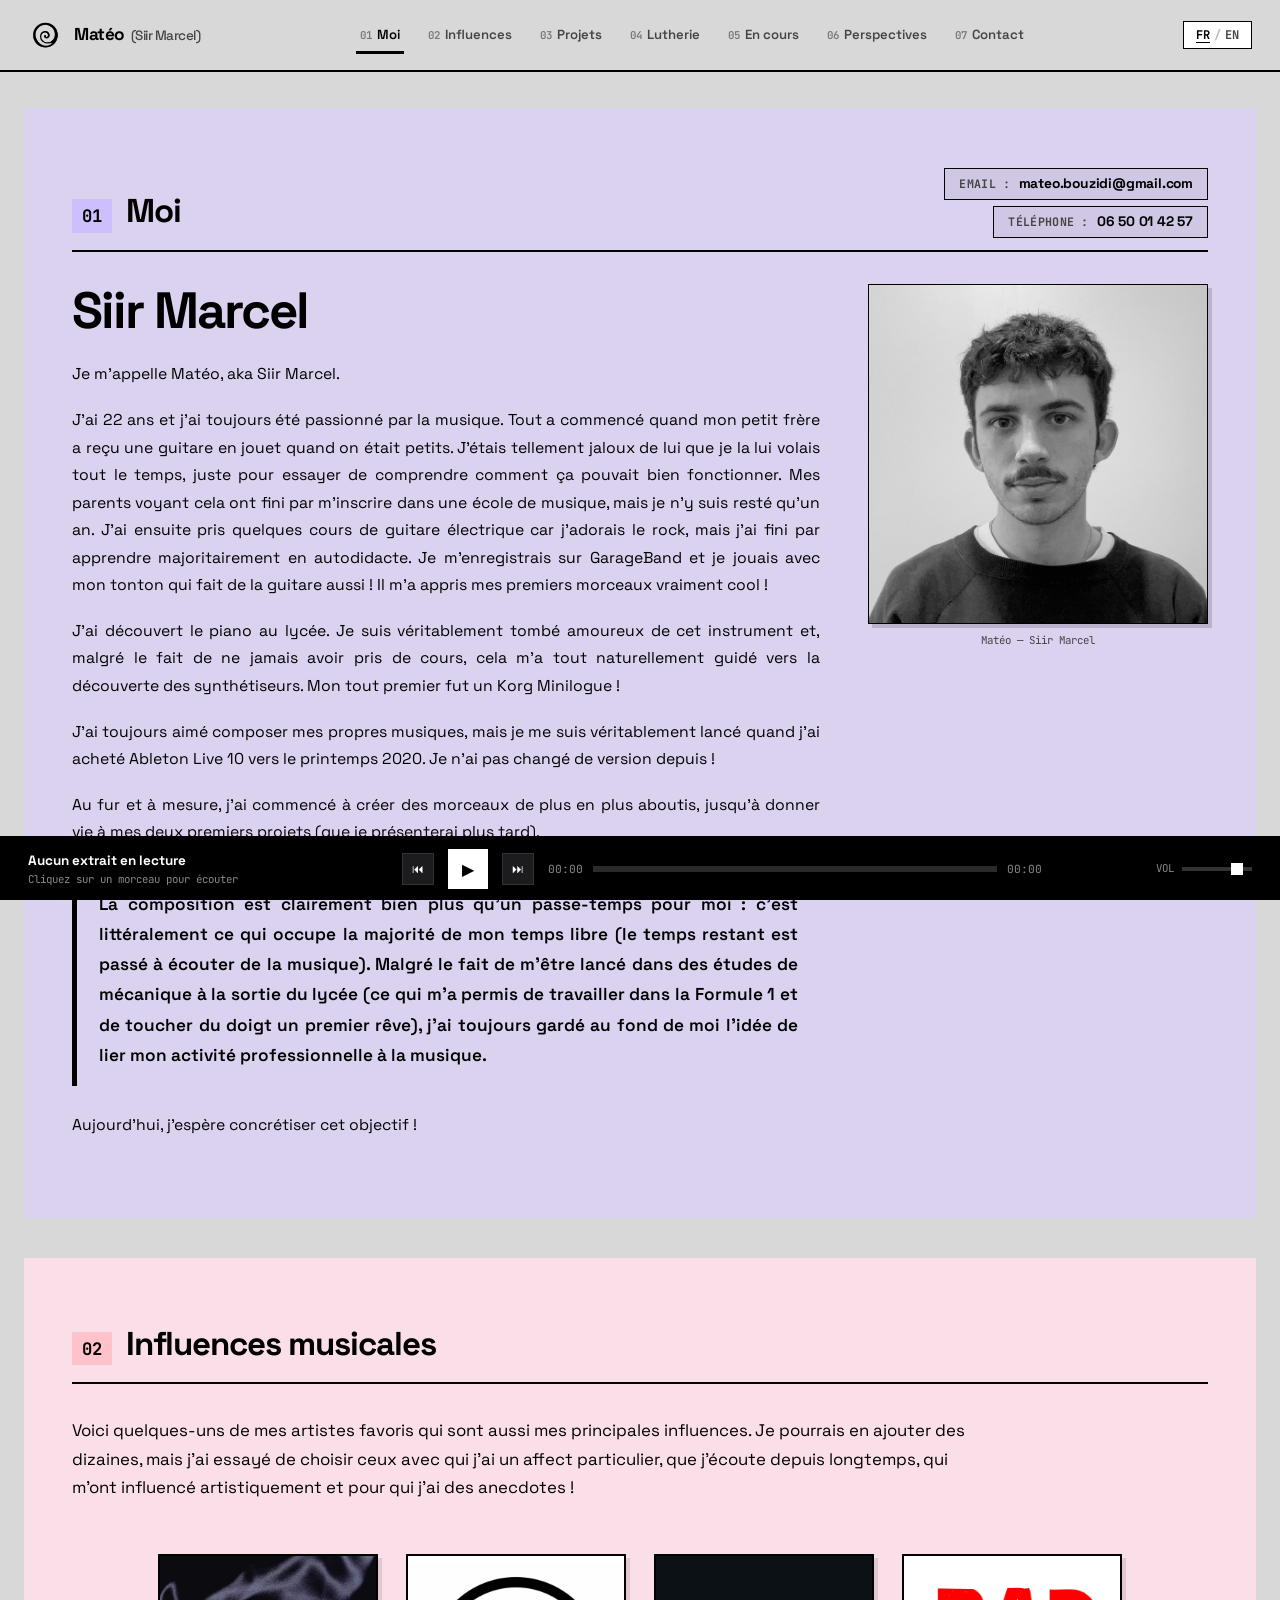
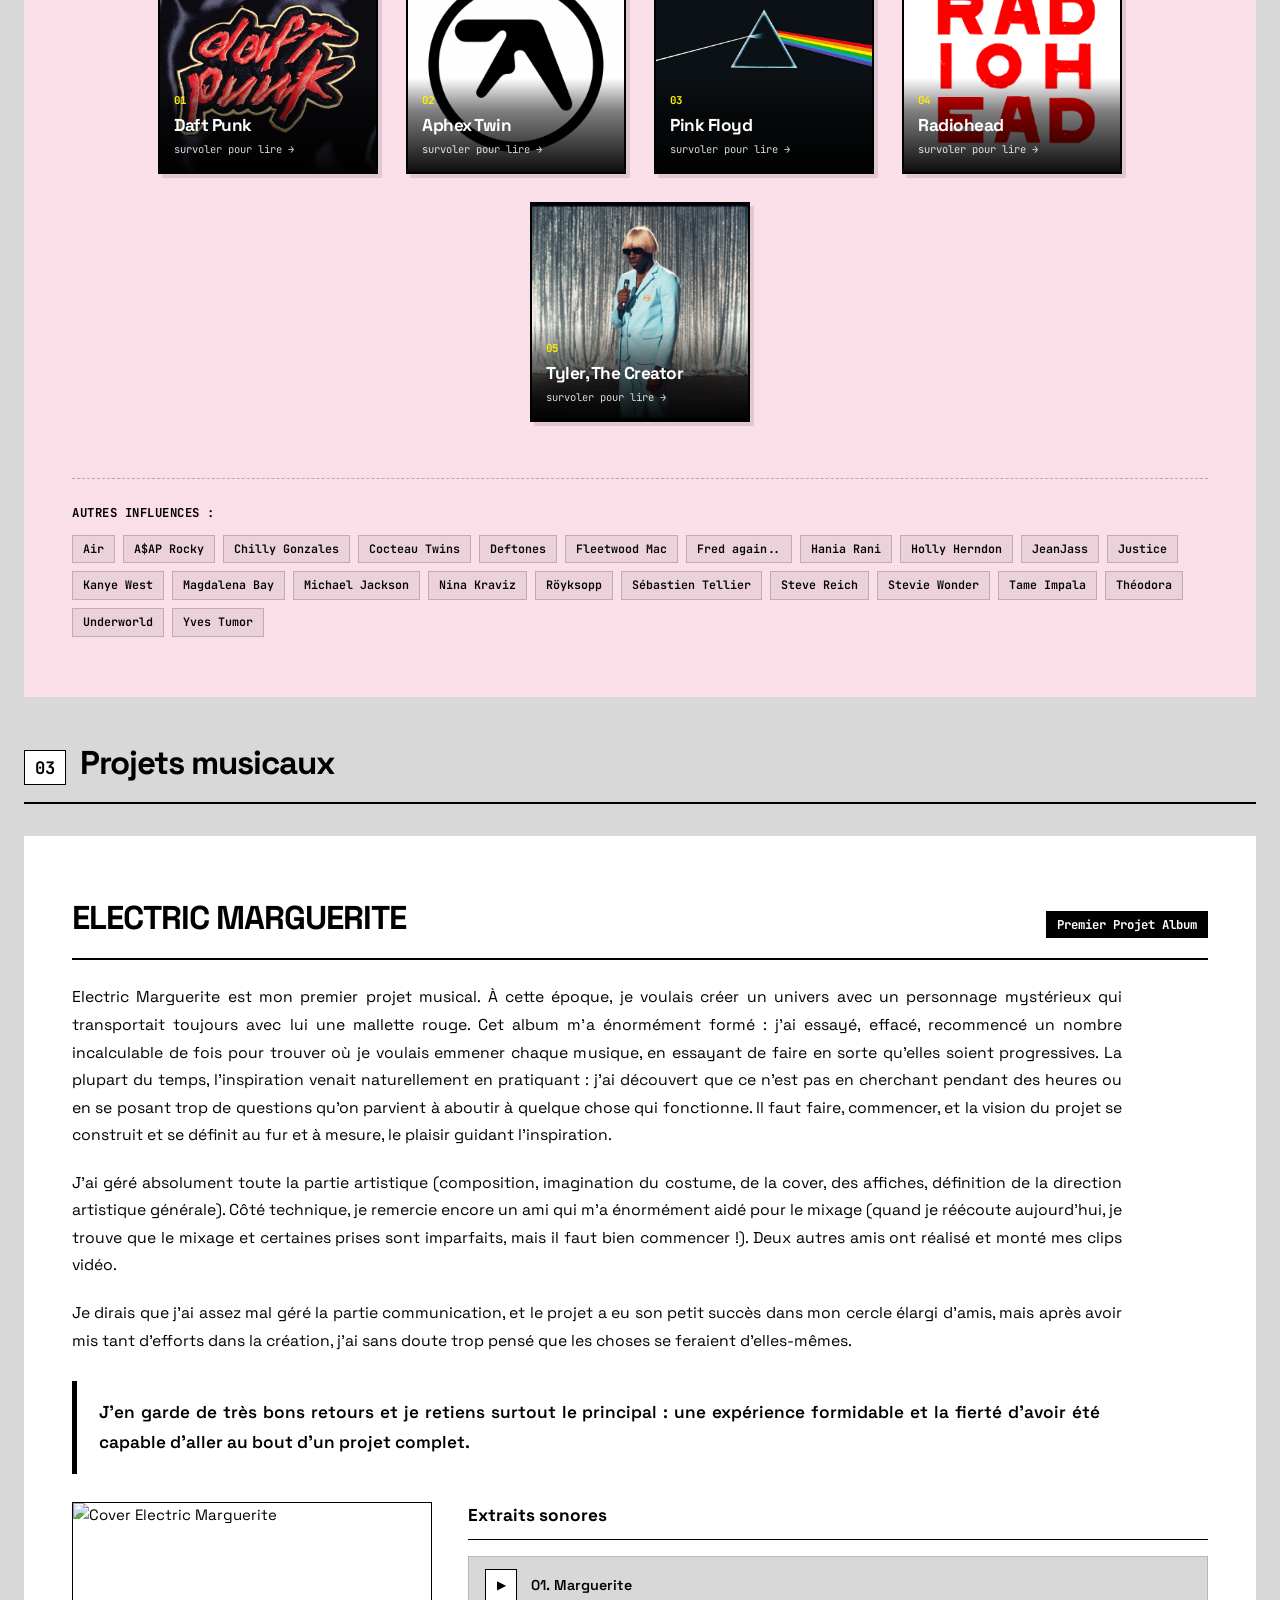
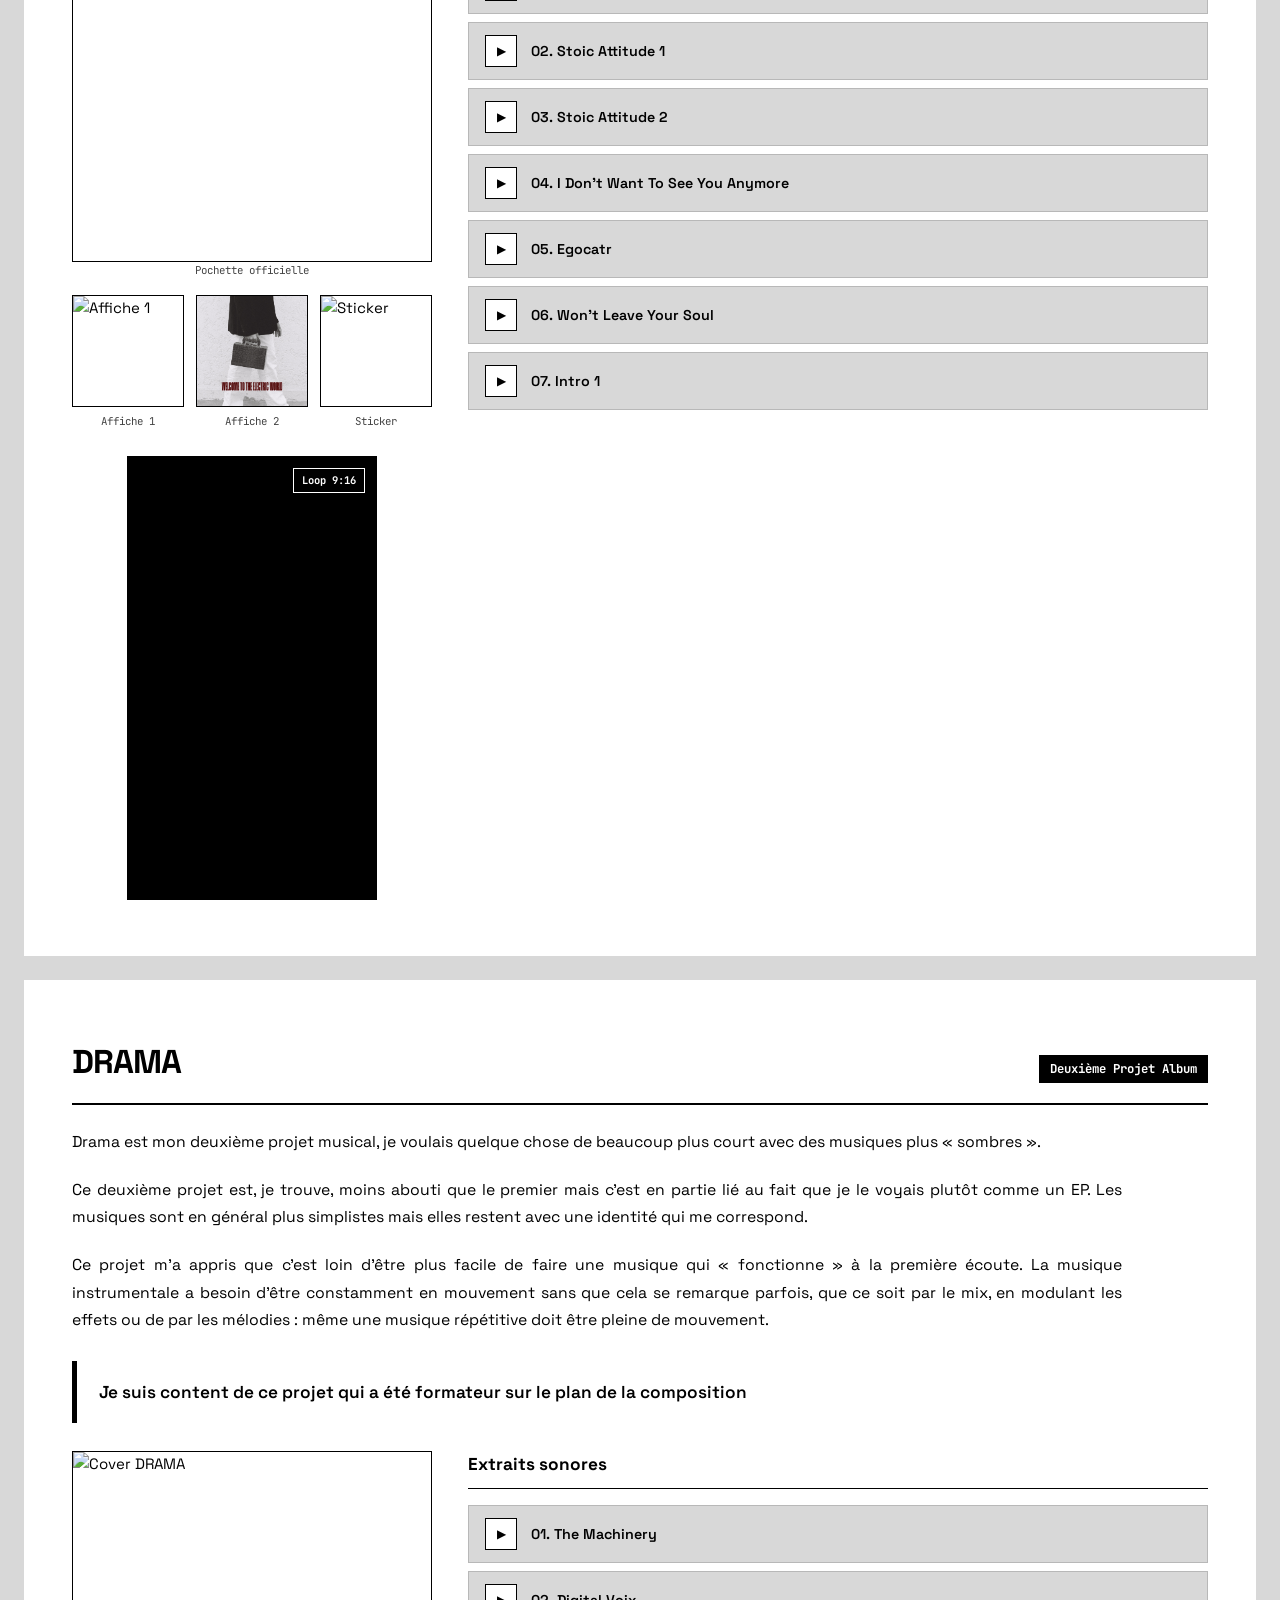
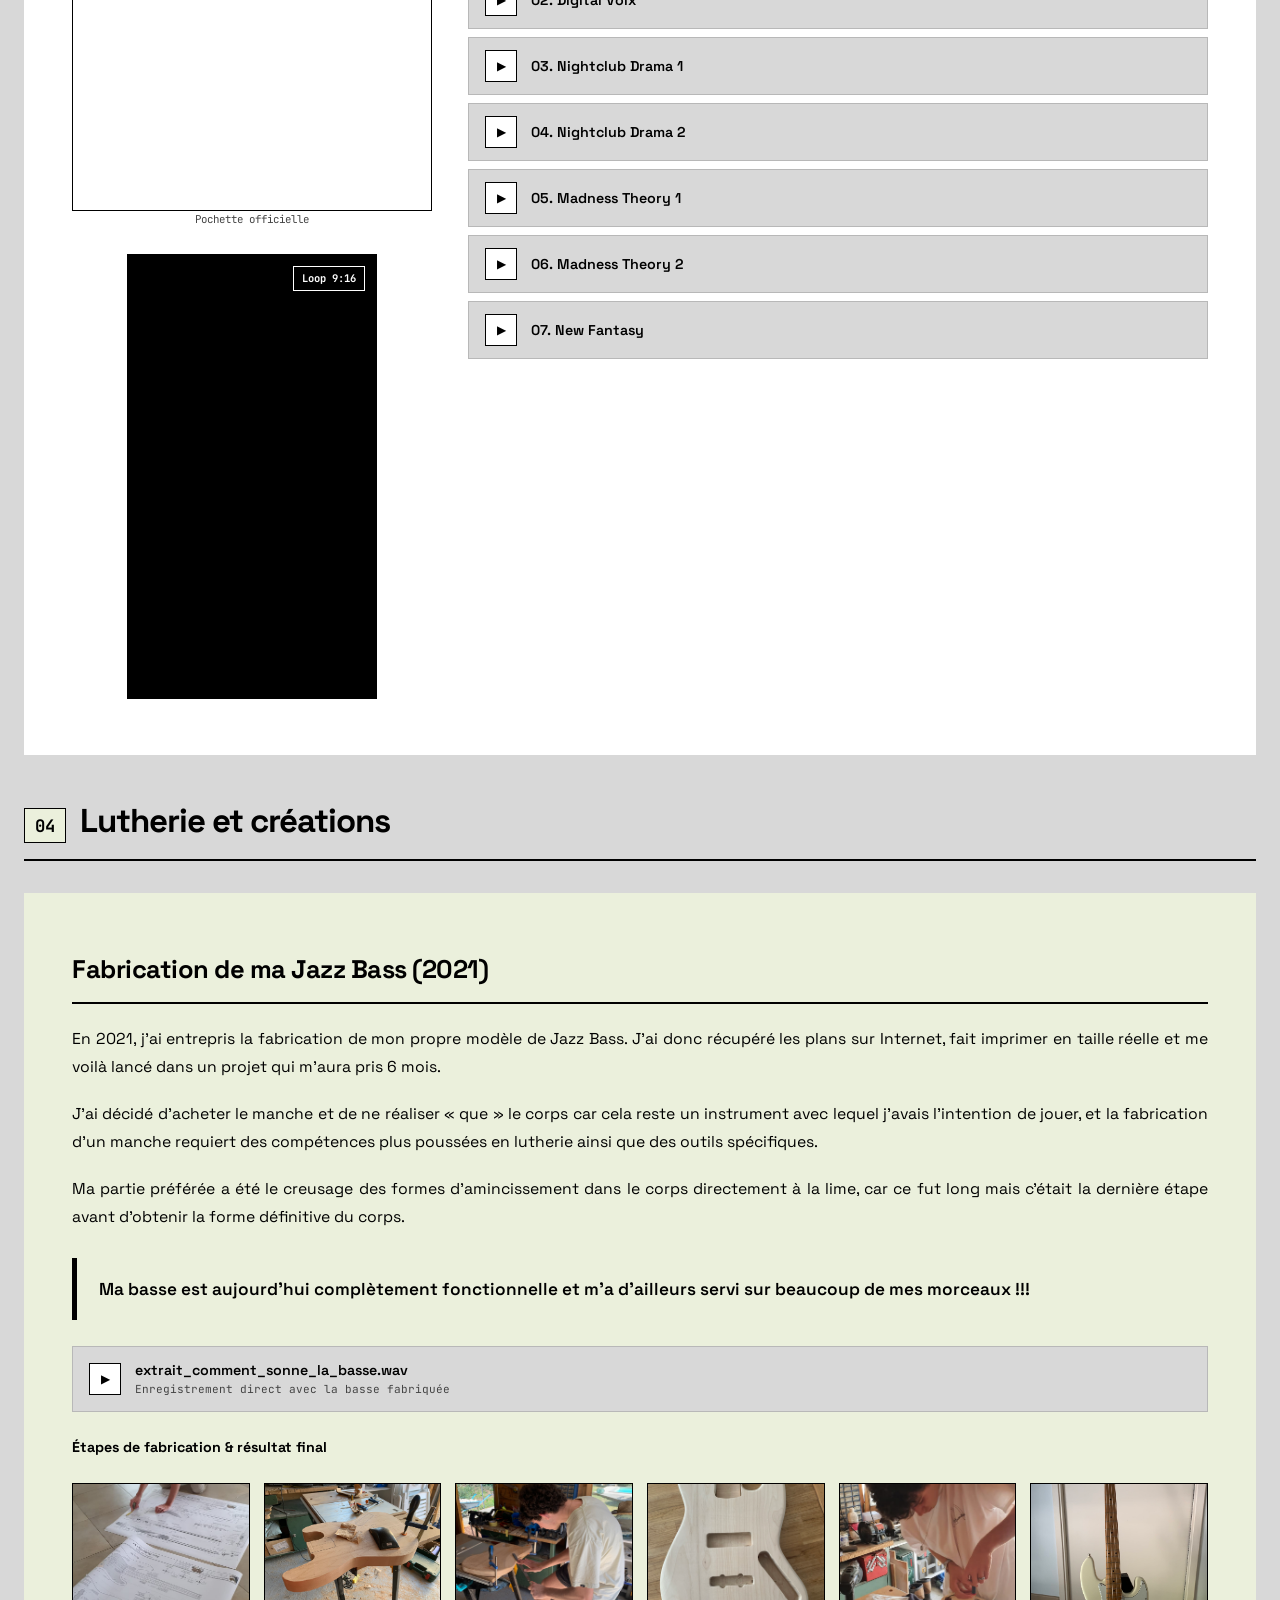
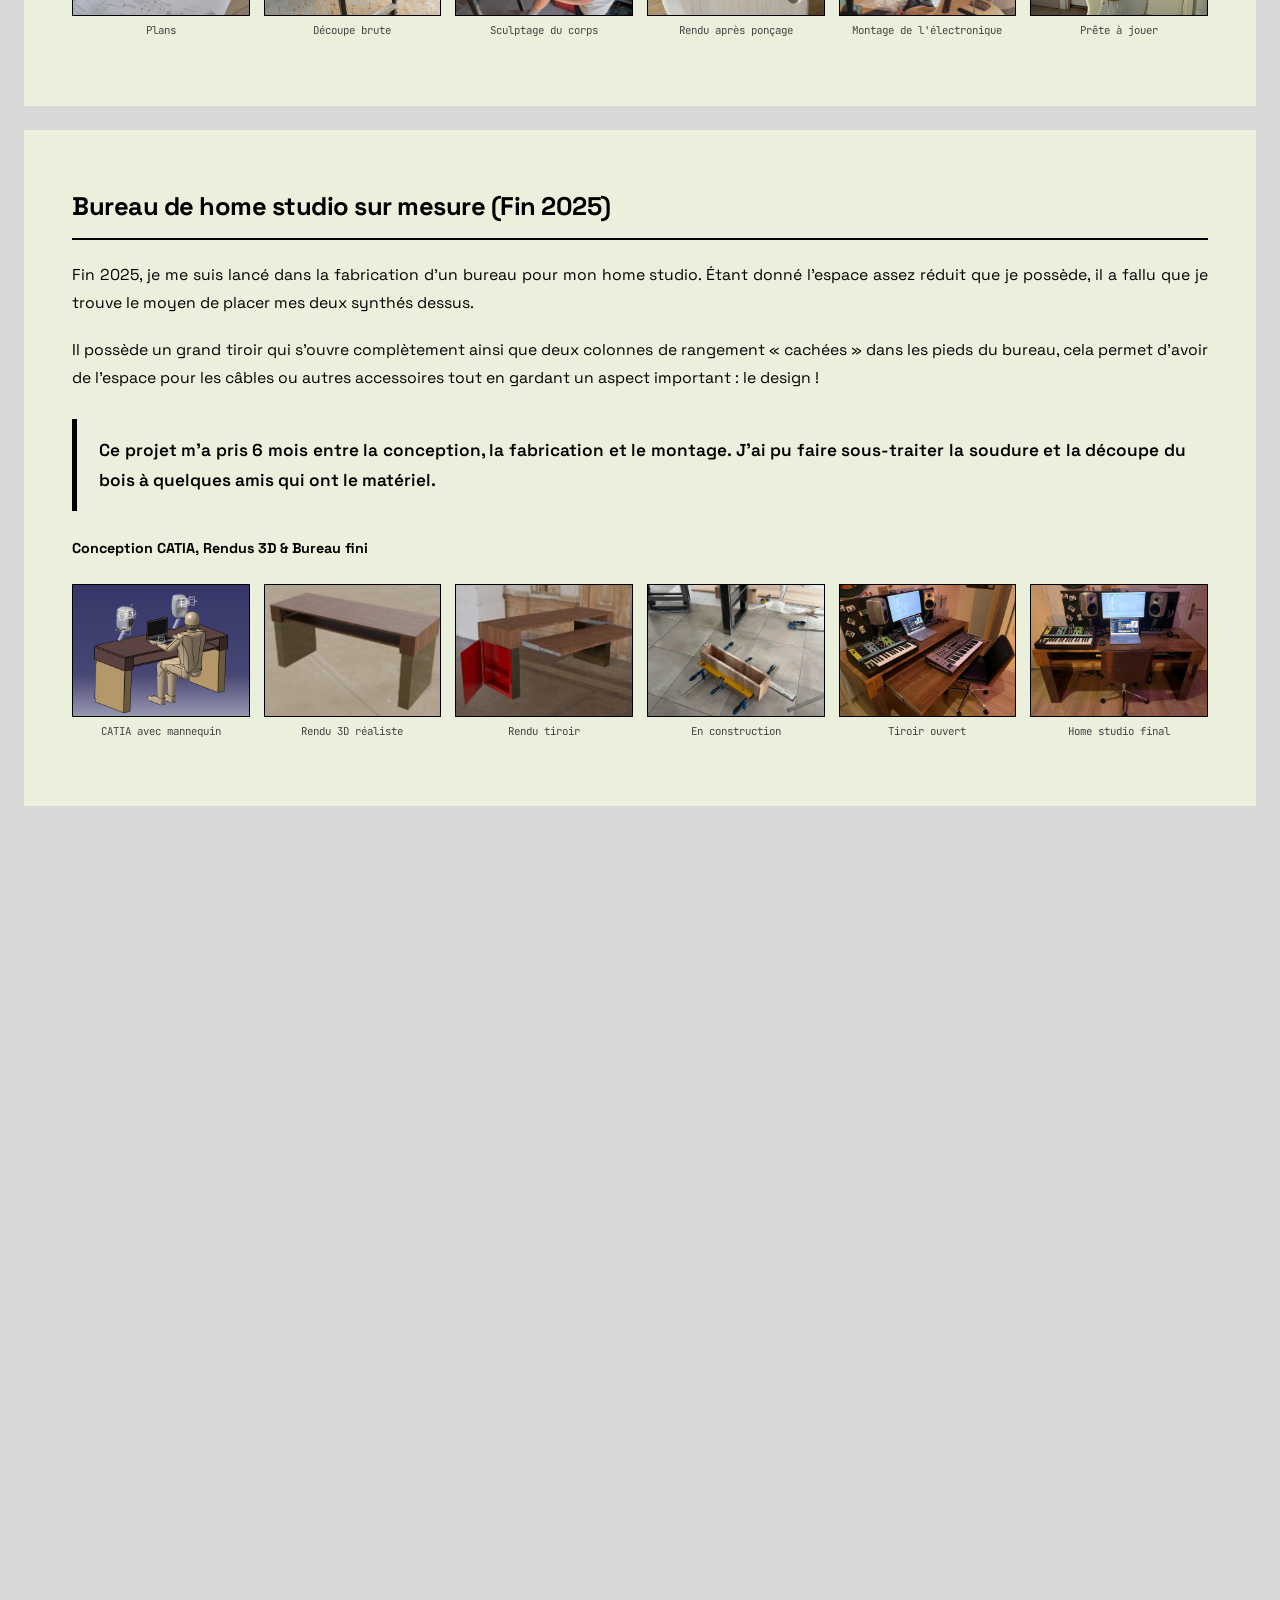
==== commit 70cb2244: "Mise a jour contenu : contact rapide section Moi, suppression mention 7 titres, citation Drama, lege" ====
--- a/XXX_fichiers_site_web/index.html
+++ b/XXX_fichiers_site_web/index.html
@@ -57,9 +57,22 @@
          ---------------------------------------------------- -->
     <section class="slide-section" id="moi">
       <div class="slide-inner">
-        <div class="section-label-bar">
-          <span class="section-index">01</span>
-          <h2 class="section-title" data-i18n="title_moi">Moi</h2>
+        <div class="section-label-bar section-label-bar-moi">
+          <div class="section-label-title-group">
+            <span class="section-index">01</span>
+            <h2 class="section-title" data-i18n="title_moi">Moi</h2>
+          </div>
+
+          <div class="moi-top-contact" aria-label="Contact direct">
+            <a href="mailto:mateo.bouzidi@gmail.com" class="moi-top-contact-link">
+              <span class="moi-top-contact-type" data-i18n="top_contact_email">Email :</span>
+              <span class="moi-top-contact-val">mateo.bouzidi@gmail.com</span>
+            </a>
+            <a href="tel:0650014257" class="moi-top-contact-link">
+              <span class="moi-top-contact-type" data-i18n="top_contact_phone">Téléphone :</span>
+              <span class="moi-top-contact-val">06 50 01 42 57</span>
+            </a>
+          </div>
         </div>
 
         <div class="slide-grid-moi">
@@ -309,7 +322,6 @@
             <div class="album-audio-col">
               <div class="playlist-header">
                 <span class="playlist-title" data-i18n="playlist_title">Extraits sonores</span>
-                <span class="playlist-count">7 titres</span>
               </div>
 
               <div class="tracks-list" data-album="Electric Marguerite">
@@ -384,7 +396,7 @@
             <p>Drama est mon deuxième projet musical, je voulais quelque chose de beaucoup plus court avec des musiques plus « sombres ».</p>
             <p>Ce deuxième projet est, je trouve, moins abouti que le premier mais c'est en partie lié au fait que je le voyais plutôt comme un EP. Les musiques sont en général plus simplistes mais elles restent avec une identité qui me correspond.</p>
             <p>Ce projet m'a appris que c'est loin d'être plus facile de faire une musique qui « fonctionne » à la première écoute. La musique instrumentale a besoin d'être constamment en mouvement sans que cela se remarque parfois, que ce soit par le mix, en modulant les effets ou de par les mélodies : même une musique répétitive doit être pleine de mouvement.</p>
-            <p class="highlight-quote">C'est ce que j'ai essayé d'appliquer sur ce projet dont je suis également très fier !</p>
+            <p class="highlight-quote">Je suis content de ce projet qui a été formateur sur le plan de la composition</p>
           </div>
 
           <div class="album-layout">
@@ -409,7 +421,6 @@
             <div class="album-audio-col">
               <div class="playlist-header">
                 <span class="playlist-title" data-i18n="playlist_title">Extraits sonores</span>
-                <span class="playlist-count">7 titres</span>
               </div>
 
               <div class="tracks-list" data-album="DRAMA">
@@ -517,27 +528,27 @@
               <span class="gallery-title" data-i18n="gallery_bass_title">Étapes de fabrication & résultat final</span>
               <div class="gallery-grid">
                 <div class="gallery-card">
-                  <img src="../4_lutherie_et_creations/basse/1.JPG" alt="Basse étape 1" class="zoom-image" data-caption="Découpe brute du corps">
+                  <img src="../4_lutherie_et_creations/basse/1.JPG" alt="Basse étape 1 - Plans" class="zoom-image" data-caption="Plans de fabrication du corps">
+                  <span class="img-legend">Plans</span>
+                </div>
+                <div class="gallery-card">
+                  <img src="../4_lutherie_et_creations/basse/2.jpeg" alt="Basse étape 2 - Découpe brute" class="zoom-image" data-caption="Découpe brute du corps">
                   <span class="img-legend">Découpe brute</span>
                 </div>
                 <div class="gallery-card">
-                  <img src="../4_lutherie_et_creations/basse/2.jpeg" alt="Basse étape 2" class="zoom-image" data-caption="Usinage des cavités micros">
-                  <span class="img-legend">Cavités micros</span>
-                </div>
-                <div class="gallery-card">
-                  <img src="../4_lutherie_et_creations/basse/4.jpeg" alt="Basse étape 4" class="zoom-image" data-caption="Ponçage du corps">
-                  <span class="img-legend">Ponçage</span>
-                </div>
-                <div class="gallery-card">
-                  <img src="../4_lutherie_et_creations/basse/6.jpeg" alt="Basse étape 6" class="zoom-image" data-caption="Montage de l'électronique">
-                  <span class="img-legend">Électronique</span>
-                </div>
-                <div class="gallery-card">
-                  <img src="../4_lutherie_et_creations/basse/11.JPG" alt="Basse étape 11" class="zoom-image" data-caption="Basse assemblée">
-                  <span class="img-legend">Instrument monté</span>
-                </div>
-                <div class="gallery-card">
-                  <img src="../4_lutherie_et_creations/basse/13.jpeg" alt="Basse étape 13" class="zoom-image" data-caption="Basse finalisée et cordée">
+                  <img src="../4_lutherie_et_creations/basse/4.jpeg" alt="Basse étape 4 - Sculptage du corps" class="zoom-image" data-caption="Sculptage et chanfreins du corps">
+                  <span class="img-legend">Sculptage du corps</span>
+                </div>
+                <div class="gallery-card">
+                  <img src="../4_lutherie_et_creations/basse/6.jpeg" alt="Basse étape 6 - Rendu après ponçage" class="zoom-image" data-caption="Rendu final après ponçage">
+                  <span class="img-legend">Rendu après ponçage</span>
+                </div>
+                <div class="gallery-card">
+                  <img src="../4_lutherie_et_creations/basse/11.JPG" alt="Basse étape 11 - Montage de l'électronique" class="zoom-image" data-caption="Montage et câblage de l'électronique">
+                  <span class="img-legend">Montage de l'électronique</span>
+                </div>
+                <div class="gallery-card">
+                  <img src="../4_lutherie_et_creations/basse/13.jpeg" alt="Basse étape 13 - Prête à jouer" class="zoom-image" data-caption="Basse finalisée et cordée">
                   <span class="img-legend">Prête à jouer</span>
                 </div>
               </div>
@@ -746,8 +757,6 @@
 
         <div class="perspectives-editorial-block">
           <div class="raw-content-block" data-i18n="perspectives_body">
-            <p>Durant ces prochaines années, j'aimerais améliorer mon jeu au clavier.</p>
-            
             <div class="persp-item-box">
               <span class="bullet-arrow">&bull;</span>
               <p><strong>Améliorer mon niveau en mix :</strong> j'ai souvent appris par moi-même à travers des vidéos sur Internet où l'on entend beaucoup de conseils différents ; je n'ai jamais vraiment eu de recul sur mon travail concernant le mixage, j'aimerais développer cette compétence entouré par des gens compétents capables d'analyser mes points faibles et m'aider à les effacer.</p>
@@ -755,7 +764,7 @@
 
             <div class="persp-item-box">
               <span class="bullet-arrow">&bull;</span>
-              <p>Comme beaucoup de musiciens qui composent, j'ai souvent laissé des projets à l'abandon sans jamais les terminer, c'est une chose que je suis en train d'améliorer mais qui est malheureusement toujours présente. J'ai acheté le livre « Comment finir ses morceaux » d'Adrien Perinot de la chaîne Projet Home Studio pour m'aider dans cette démarche.</p>
+              <p><strong>Comme beaucoup de musiciens qui composent, j'ai souvent laissé des projets à l'abandon sans jamais les terminer</strong>, c'est une chose que je suis en train d'améliorer mais qui est malheureusement toujours présente. J'ai acheté le livre « Comment finir ses morceaux » d'Adrien Perinot de la chaîne Projet Home Studio pour m'aider dans cette démarche.</p>
             </div>
 
             <div class="persp-item-box">
@@ -765,7 +774,7 @@
 
             <div class="persp-item-box">
               <span class="bullet-arrow">&bull;</span>
-              <p><strong>Je n'ai jamais fait de live</strong> (excepté 2-3 concerts étant petit à l'école de musique mais je considère qu'on ne le comptera pas), c'est quelque chose qui est dans ma tête depuis un certain temps, j'ai d'ailleurs récemment acheté mon premier contrôleur MIDI pour essayer de développer mon aisance à jouer et faire évoluer des morceaux en live.</p>
+              <p><strong>Je n'ai jamais fait de set live</strong> (excepté 2-3 concerts étant petit à l'école de musique mais je considère qu'on ne le comptera pas), c'est quelque chose qui est dans ma tête depuis un certain temps, j'ai d'ailleurs récemment acheté mon premier contrôleur MIDI pour essayer de développer mon aisance à jouer et faire évoluer des morceaux en live.</p>
             </div>
           </div>
         </div>
--- a/XXX_fichiers_site_web/style.css
+++ b/XXX_fichiers_site_web/style.css
@@ -373,6 +373,67 @@
   padding-bottom: 12px;
 }
 
+.section-label-bar-moi {
+  justify-content: space-between;
+  align-items: flex-end;
+  flex-wrap: wrap;
+  gap: 16px;
+}
+
+.section-label-title-group {
+  display: flex;
+  align-items: baseline;
+  gap: 14px;
+}
+
+/* Rubrique Contact Rapide en Haut à Droite dans Moi */
+.moi-top-contact {
+  display: flex;
+  flex-direction: column;
+  gap: 6px;
+  align-items: flex-end;
+  margin-left: auto;
+}
+
+.moi-top-contact-link {
+  display: inline-flex;
+  align-items: baseline;
+  gap: 8px;
+  padding: 6px 14px;
+  background: rgba(0, 0, 0, 0.05);
+  border: 1.5px solid var(--border-color);
+  color: #000000;
+  text-decoration: none;
+  font-size: 0.92rem;
+  transition: all 0.2s ease;
+  line-height: 1.3;
+}
+
+.moi-top-contact-link:hover {
+  background: #000000;
+  color: #ffffff;
+  border-color: #000000;
+  transform: translateX(-4px);
+}
+
+.moi-top-contact-type {
+  font-family: var(--font-mono);
+  font-size: 0.78rem;
+  font-weight: 700;
+  text-transform: uppercase;
+  color: var(--text-muted);
+  letter-spacing: 0.3px;
+}
+
+.moi-top-contact-link:hover .moi-top-contact-type {
+  color: #ffee00;
+}
+
+.moi-top-contact-val {
+  font-weight: 700;
+  letter-spacing: -0.2px;
+}
+
 .section-index {
   font-family: var(--font-mono);
   font-size: 1.15rem;
@@ -1444,55 +1505,635 @@
 }
 
 /* --------------------------------------------------------------------------
-   13. Responsive Breakpoints
+   13. Responsive Breakpoints & Mobile/Tablet Ergonomics
+   Ableton Live Aesthetics : Pure Geometry, Monospace Accents, Pastel Blocks
    -------------------------------------------------------------------------- */
+
+/* Touch Device Specific Overrides */
+@media (hover: none) {
+  .hover-zoom-viewer {
+    display: none !important;
+  }
+}
+
+/* -----------------------------------------
+   TABLET LANDSCAPE & DESKTOP NARROW (<= 1024px)
+   ----------------------------------------- */
 @media (max-width: 1024px) {
+  .slides-container {
+    padding: 28px 20px;
+  }
+
   .slide-grid-moi {
-    grid-template-columns: 1fr;
-  }
+    grid-template-columns: 1fr 280px;
+    gap: 32px;
+  }
+
+  .moi-photo-img {
+    max-width: 280px;
+  }
+
+  .influences-flip-grid {
+    gap: 20px;
+  }
+
+  .flip-card-wrapper {
+    flex: 0 0 200px;
+    width: 200px;
+    height: 200px;
+  }
+
+  .flip-card-wrapper:hover,
+  .flip-card-wrapper:focus-within {
+    transform: scale(1.18);
+  }
+
   .album-layout {
-    grid-template-columns: 1fr;
-  }
-  .machina-visuals-grid {
-    grid-template-columns: 1fr;
-  }
-  .elektro-media-wrap {
-    grid-template-columns: 1fr;
-  }
+    grid-template-columns: 320px 1fr;
+    gap: 28px;
+  }
+
   .gallery-grid {
     grid-template-columns: repeat(3, 1fr);
-  }
-}
-
+    gap: 12px;
+  }
+
+  .machina-visuals-grid {
+    grid-template-columns: 1fr 1fr;
+    gap: 16px;
+  }
+
+  .elektro-media-wrap {
+    grid-template-columns: 1fr 1fr;
+    gap: 24px;
+  }
+}
+
+/* -----------------------------------------
+   SMARTPHONE & TABLET PORTRAIT (<= 768px)
+   ----------------------------------------- */
 @media (max-width: 768px) {
   :root {
-    --header-height: 64px;
-  }
+    --header-height: 102px;
+    --player-height: 96px;
+  }
+
+  body {
+    padding-top: var(--header-height);
+    padding-bottom: calc(var(--player-height) + 32px + env(safe-area-inset-bottom, 0px));
+  }
+
+  /* 01. Sticky Header & Horizontal Scrollable Pill Nav */
+  .site-header {
+    height: auto;
+    padding: 0;
+    border-bottom: 2px solid var(--border-color);
+    background: rgba(235, 235, 235, 0.98);
+    backdrop-filter: blur(10px);
+    -webkit-backdrop-filter: blur(10px);
+  }
+
+  .header-inner {
+    flex-wrap: wrap;
+    padding: 8px 14px 4px 14px;
+    gap: 6px;
+    height: auto;
+    justify-content: space-between;
+  }
+
+  .brand-group {
+    flex: 1;
+    gap: 10px;
+  }
+
+  .koru-logo {
+    height: 26px;
+  }
+
+  .brand-name {
+    font-size: 0.92rem;
+  }
+
+  .brand-alias {
+    font-size: 0.8rem;
+  }
+
+  .header-actions {
+    flex-shrink: 0;
+  }
+
+  .lang-switch-btn {
+    padding: 4px 10px;
+    font-size: 0.75rem;
+  }
+
+  /* Horizontal Scrollable Nav Rack (Ableton Device Bar style) */
   .site-nav {
-    display: none; /* Mobile navigation simplified */
-  }
+    display: flex !important;
+    width: 100%;
+    order: 3;
+    overflow-x: auto;
+    white-space: nowrap;
+    gap: 6px;
+    padding: 4px 0 6px 0;
+    scrollbar-width: none;
+    -webkit-overflow-scrolling: touch;
+  }
+
+  .site-nav::-webkit-scrollbar {
+    display: none;
+  }
+
+  .nav-link {
+    flex-shrink: 0;
+    padding: 6px 11px;
+    background: #ffffff;
+    border: 1.5px solid var(--border-color);
+    font-size: 0.74rem;
+    font-weight: 700;
+    text-transform: uppercase;
+    color: var(--text-main);
+    display: inline-flex;
+    align-items: center;
+    gap: 5px;
+    transition: all 0.15s ease;
+  }
+
+  .nav-link .nav-num {
+    font-size: 0.68rem;
+    color: #666;
+  }
+
+  .nav-link.active {
+    background: #000000;
+    color: #ffffff;
+    border-color: #000000;
+  }
+
+  .nav-link.active .nav-num {
+    color: var(--accent-yellow);
+  }
+
+  .nav-link.active::after {
+    display: none;
+  }
+
+  /* 02. Slide Sections & Architecture */
+  .slides-container {
+    padding: 16px 12px 36px 12px;
+  }
+
   .slide-section {
-    padding: 36px 20px;
-  }
+    padding: 28px 16px;
+    min-height: auto;
+    margin-bottom: 20px;
+  }
+
   #projets .album-block,
   #lutherie .creation-block,
   #en-cours .creation-block {
-    padding: 36px 20px;
+    padding: 26px 16px;
     margin-bottom: 16px;
   }
+
+  .section-label-bar {
+    margin-bottom: 20px;
+    padding-bottom: 10px;
+    gap: 10px;
+  }
+
+  .section-label-bar-moi {
+    flex-direction: column;
+    align-items: stretch;
+    gap: 14px;
+  }
+
+  .moi-top-contact {
+    align-items: stretch;
+    width: 100%;
+    margin-left: 0;
+    gap: 8px;
+  }
+
+  .moi-top-contact-link {
+    justify-content: space-between;
+    padding: 10px 14px;
+    min-height: 44px;
+    font-size: 0.95rem;
+  }
+
+  .moi-top-contact-link:hover {
+    transform: none;
+  }
+
+  .section-index {
+    font-size: 0.95rem;
+    padding: 2px 8px;
+  }
+
+  .section-title {
+    font-size: clamp(1.5rem, 6.5vw, 1.95rem);
+    letter-spacing: -0.5px;
+  }
+
+  .section-intro-text {
+    font-size: 0.95rem;
+    line-height: 1.6;
+    margin-bottom: 22px;
+  }
+
+  .raw-content-block p {
+    font-size: 0.95rem;
+    line-height: 1.65;
+    text-align: left;
+    margin-bottom: 14px;
+  }
+
+  .highlight-quote {
+    font-size: 1rem !important;
+    padding: 12px 14px !important;
+    margin: 18px 0 !important;
+    border-left-width: 4px !important;
+  }
+
+  /* 03. Section 01 : Moi (Editorial Mobile Layout with Top Photo) */
+  .slide-grid-moi {
+    display: flex;
+    flex-direction: column;
+    gap: 16px;
+  }
+
+  .moi-photo-col {
+    order: -1;
+    position: static;
+    width: 100%;
+    max-width: 240px;
+    margin: 0 auto 6px auto;
+  }
+
+  .moi-photo-img {
+    width: 100%;
+    aspect-ratio: 1 / 1;
+    border: 2px solid var(--border-color);
+  }
+
+  .moi-photo-box .img-legend {
+    text-align: center;
+    font-size: 0.72rem;
+  }
+
+  .hero-name {
+    font-size: clamp(2.2rem, 8.5vw, 2.9rem);
+    letter-spacing: -1px;
+    margin-bottom: 14px;
+    text-align: center;
+  }
+
+  /* 04. Section 02 : Influences (Touch-Optimized Flip Cards) */
+  .influences-flip-grid {
+    gap: 18px;
+    padding: 6px 0 16px 0;
+  }
+
+  .flip-card-wrapper {
+    flex: 0 0 100%;
+    max-width: 310px;
+    height: 310px;
+    margin: 0 auto;
+    perspective: 1200px;
+  }
+
+  .flip-card-wrapper:hover,
+  .flip-card-wrapper:focus-within {
+    transform: none; /* No disruptive zoom on mobile touch */
+  }
+
+  .flip-card-wrapper.flipped {
+    transform: scale(1.02);
+  }
+
+  .back-text-scroll {
+    padding: 8px 4px 8px 0;
+    -webkit-overflow-scrolling: touch;
+  }
+
+  .back-text-scroll p {
+    font-size: 0.85rem;
+    line-height: 1.55;
+    text-align: left;
+  }
+
+  .other-influences-wrap {
+    margin-top: 24px;
+    padding-top: 16px;
+  }
+
+  .other-influences-title {
+    font-size: 0.76rem;
+    margin-bottom: 10px;
+  }
+
+  .other-influences-tags {
+    gap: 6px;
+  }
+
+  .other-artist-pill {
+    font-size: 0.75rem;
+    padding: 6px 10px;
+    min-height: 32px;
+    display: inline-flex;
+    align-items: center;
+  }
+
+  /* 05. Section 03 : Projets Musicaux */
+  .album-headline {
+    flex-direction: column;
+    align-items: flex-start;
+    gap: 8px;
+    margin-bottom: 16px;
+  }
+
+  .album-name {
+    font-size: clamp(1.7rem, 6.5vw, 2.1rem);
+  }
+
+  .album-tag {
+    font-size: 0.75rem;
+  }
+
+  .album-intro-block {
+    margin-bottom: 20px;
+  }
+
+  .album-layout {
+    grid-template-columns: 1fr;
+    gap: 22px;
+  }
+
+  .album-media-col {
+    gap: 14px;
+  }
+
+  .album-cover-box {
+    max-width: 320px;
+    margin: 0 auto;
+    width: 100%;
+  }
+
+  .album-thumbs-row {
+    max-width: 320px;
+    margin: 0 auto;
+    width: 100%;
+    gap: 8px;
+  }
+
+  .video-container-9-16 {
+    max-width: 220px;
+    margin: 10px auto;
+  }
+
+  /* Playlist items */
+  .playlist-header {
+    margin-bottom: 10px;
+  }
+
+  .playlist-title {
+    font-size: 0.88rem;
+  }
+
+  .track-item {
+    padding: 12px 14px;
+    min-height: 52px;
+    gap: 12px;
+  }
+
+  .track-btn {
+    width: 36px;
+    height: 36px;
+    min-width: 36px;
+    font-size: 0.85rem;
+  }
+
+  .track-title {
+    font-size: 0.9rem;
+  }
+
+  /* 06. Section 04 : Lutherie */
+  .creation-header {
+    flex-direction: column;
+    align-items: flex-start;
+    gap: 6px;
+    margin-bottom: 16px;
+  }
+
+  .creation-title {
+    font-size: clamp(1.35rem, 5.5vw, 1.65rem);
+  }
+
   .gallery-grid {
     grid-template-columns: repeat(2, 1fr);
-  }
-  .hero-name {
-    font-size: 2.5rem;
-  }
-  .album-headline {
+    gap: 10px;
+    padding: 8px 0;
+  }
+
+  /* 07. Section 05 : Projets en cours */
+  .machina-visuals-grid {
+    grid-template-columns: 1fr;
+    gap: 14px;
+  }
+
+  .elektro-media-wrap {
+    grid-template-columns: 1fr;
+    gap: 24px;
+    margin-top: 20px;
+  }
+
+  .elektro-visuals-grid {
+    grid-template-columns: repeat(2, 1fr) !important;
+    gap: 10px;
+  }
+
+  /* 08. Section 06 : Perspectives */
+  .persp-item-box {
+    gap: 10px;
+    margin-bottom: 14px;
+    padding-bottom: 14px;
+  }
+
+  .bullet-arrow {
+    font-size: 1.15rem;
+  }
+
+  .persp-item-box p {
+    font-size: 0.94rem;
+    line-height: 1.6;
+    text-align: left;
+  }
+
+  /* 09. Section 07 : Contact */
+  .contact-editorial-card {
+    padding: 24px 16px;
+  }
+
+  .contact-heading {
+    font-size: clamp(1.5rem, 6vw, 1.95rem);
+  }
+
+  .aka-light {
+    display: block;
+    font-size: 1.05rem;
+    margin-top: 4px;
+  }
+
+  .contact-info-list {
+    gap: 12px;
+  }
+
+  .contact-link-row {
     flex-direction: column;
-  }
+    align-items: flex-start;
+    gap: 4px;
+    padding: 14px 16px;
+  }
+
+  .contact-type {
+    font-size: 0.76rem;
+  }
+
+  .contact-value {
+    font-size: 1.05rem;
+    word-break: break-all;
+  }
+
+  /* 10. Master Bottom Audio Player (2-Tier Ergonomic Mobile Layout) */
+  .master-player-bar {
+    height: auto;
+    padding: 10px 14px calc(10px + env(safe-area-inset-bottom, 0px));
+  }
+
+  .player-inner {
+    flex-direction: column;
+    align-items: stretch;
+    gap: 8px;
+    padding: 0;
+  }
+
   .player-info-col {
-    min-width: 140px;
-  }
+    min-width: 0;
+    max-width: 100%;
+    width: 100%;
+    display: flex;
+    justify-content: space-between;
+    align-items: baseline;
+    gap: 8px;
+  }
+
+  .now-playing-title {
+    font-size: 0.88rem;
+    font-weight: 700;
+    white-space: nowrap;
+    overflow: hidden;
+    text-overflow: ellipsis;
+    flex: 1;
+  }
+
+  .now-playing-album {
+    font-size: 0.72rem;
+    color: var(--accent-lime);
+    white-space: nowrap;
+    overflow: hidden;
+    text-overflow: ellipsis;
+    max-width: 45%;
+    text-align: right;
+  }
+
+  .player-controls-col {
+    width: 100%;
+    max-width: none;
+    display: flex;
+    align-items: center;
+    gap: 12px;
+  }
+
+  .transport-btn {
+    width: 34px;
+    height: 34px;
+    min-width: 34px;
+    font-size: 0.85rem;
+  }
+
+  .transport-btn.main-play {
+    width: 42px;
+    height: 42px;
+    min-width: 42px;
+    font-size: 1.15rem;
+  }
+
+  .scrubber-wrap {
+    flex: 1;
+    gap: 8px;
+  }
+
+  .progress-bar-track {
+    height: 8px; /* Taller target for touch scrubbing */
+  }
+
   .player-vol-col {
     display: none;
   }
-}
+
+  /* 11. Lightbox Close Button inside on Mobile */
+  .lightbox-modal {
+    padding: 14px;
+  }
+
+  .lightbox-content {
+    width: 100%;
+    max-height: 88vh;
+    padding: 12px;
+  }
+
+  .lightbox-img {
+    max-height: 65vh;
+  }
+
+  .lightbox-close {
+    top: 8px;
+    right: 8px;
+    width: 40px;
+    height: 40px;
+    font-size: 1.5rem;
+    z-index: 100;
+  }
+}
+
+/* -----------------------------------------
+   COMPACT SMARTPHONES (<= 380px)
+   ----------------------------------------- */
+@media (max-width: 380px) {
+  .site-nav .nav-link {
+    padding: 5px 8px;
+    font-size: 0.7rem;
+  }
+
+  .flip-card-wrapper {
+    max-width: 280px;
+    height: 280px;
+  }
+
+  .transport-btn {
+    width: 30px;
+    height: 30px;
+    min-width: 30px;
+  }
+
+  .transport-btn.main-play {
+    width: 38px;
+    height: 38px;
+    min-width: 38px;
+  }
+
+  .time-digit {
+    font-size: 0.68rem;
+  }
+}
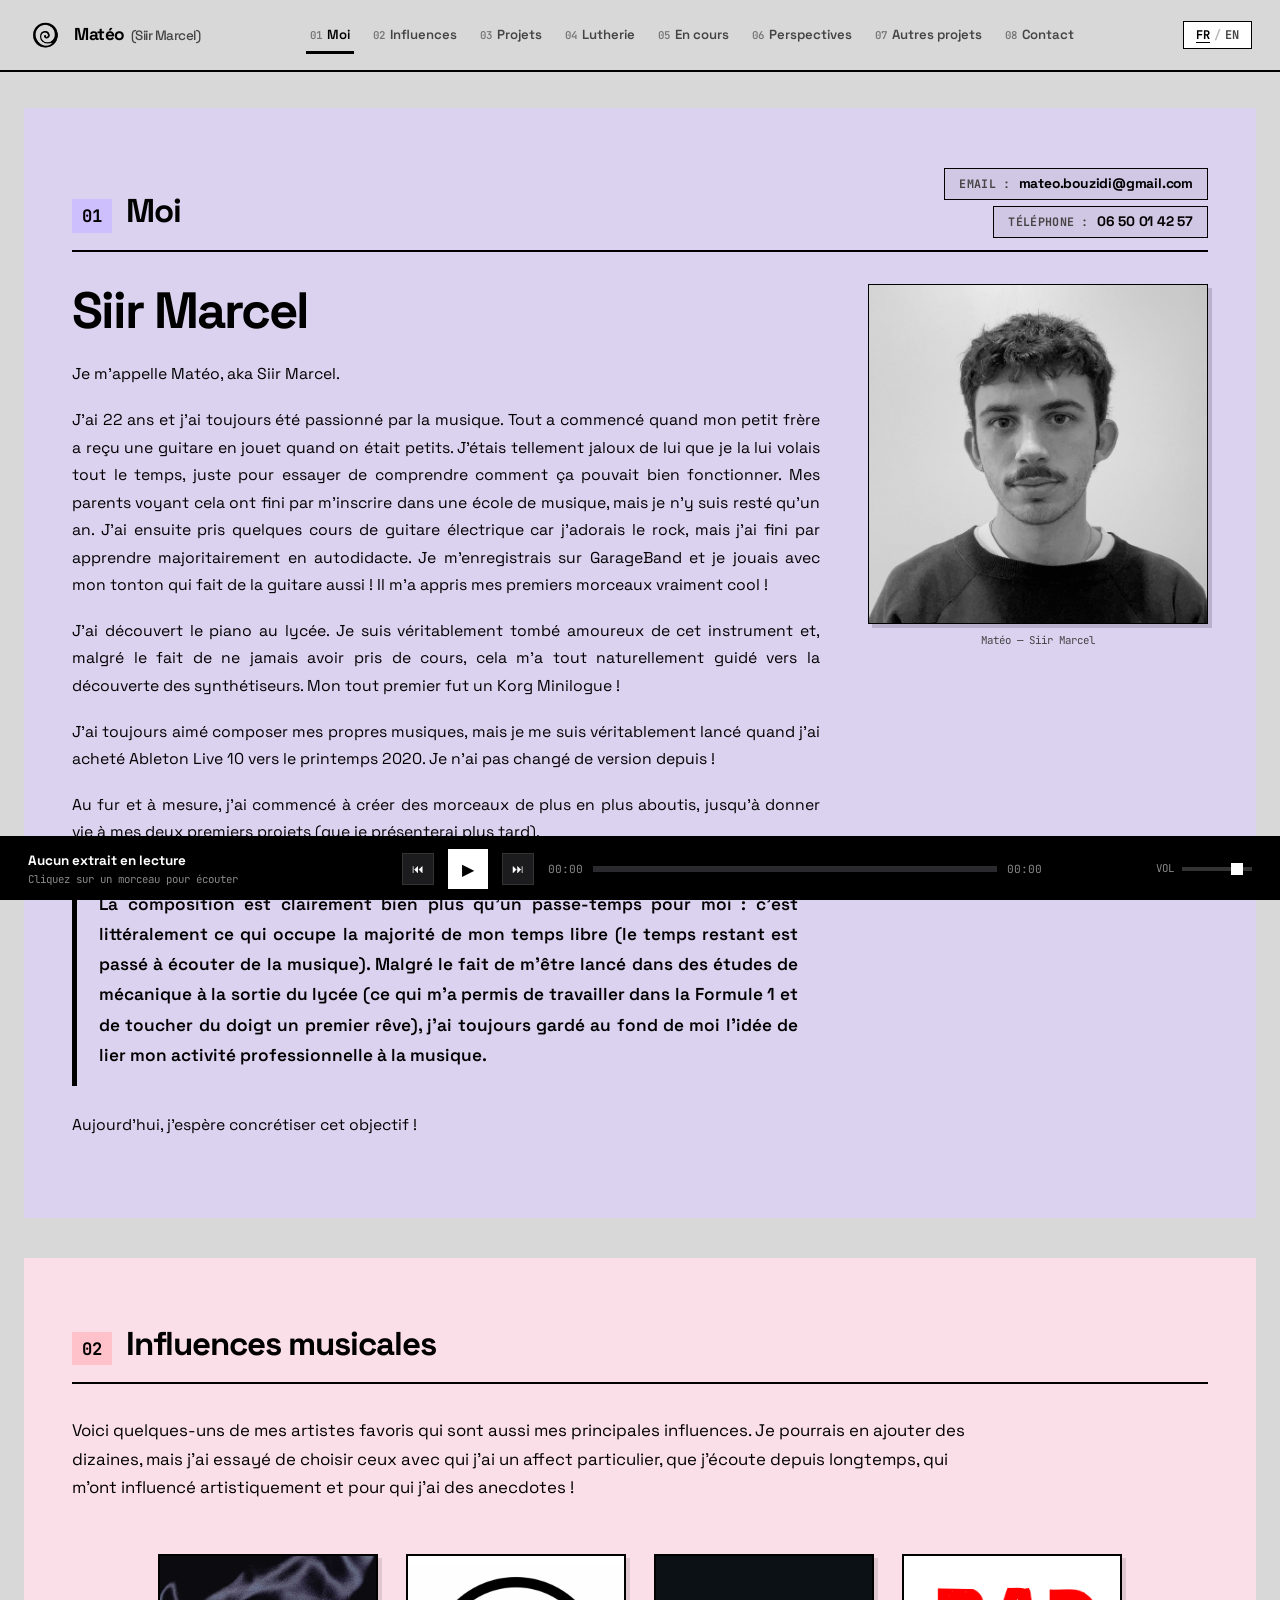
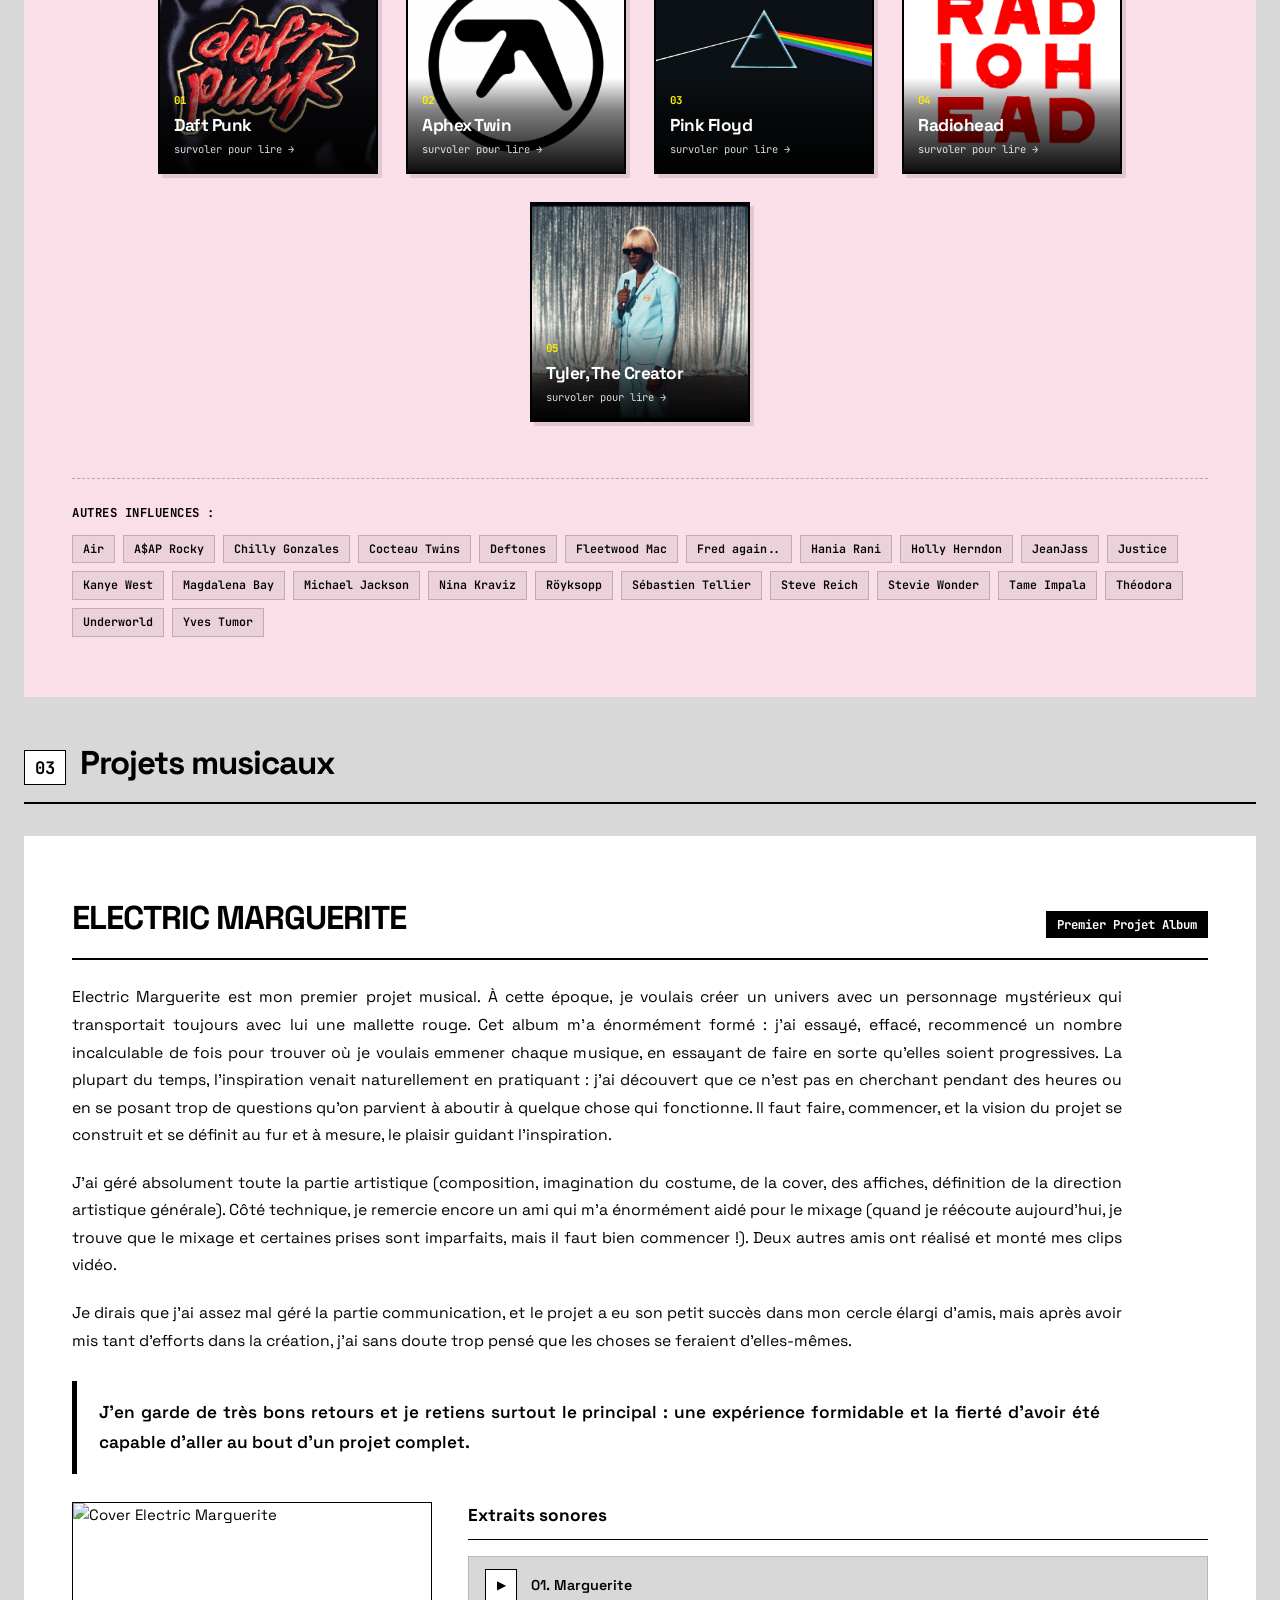
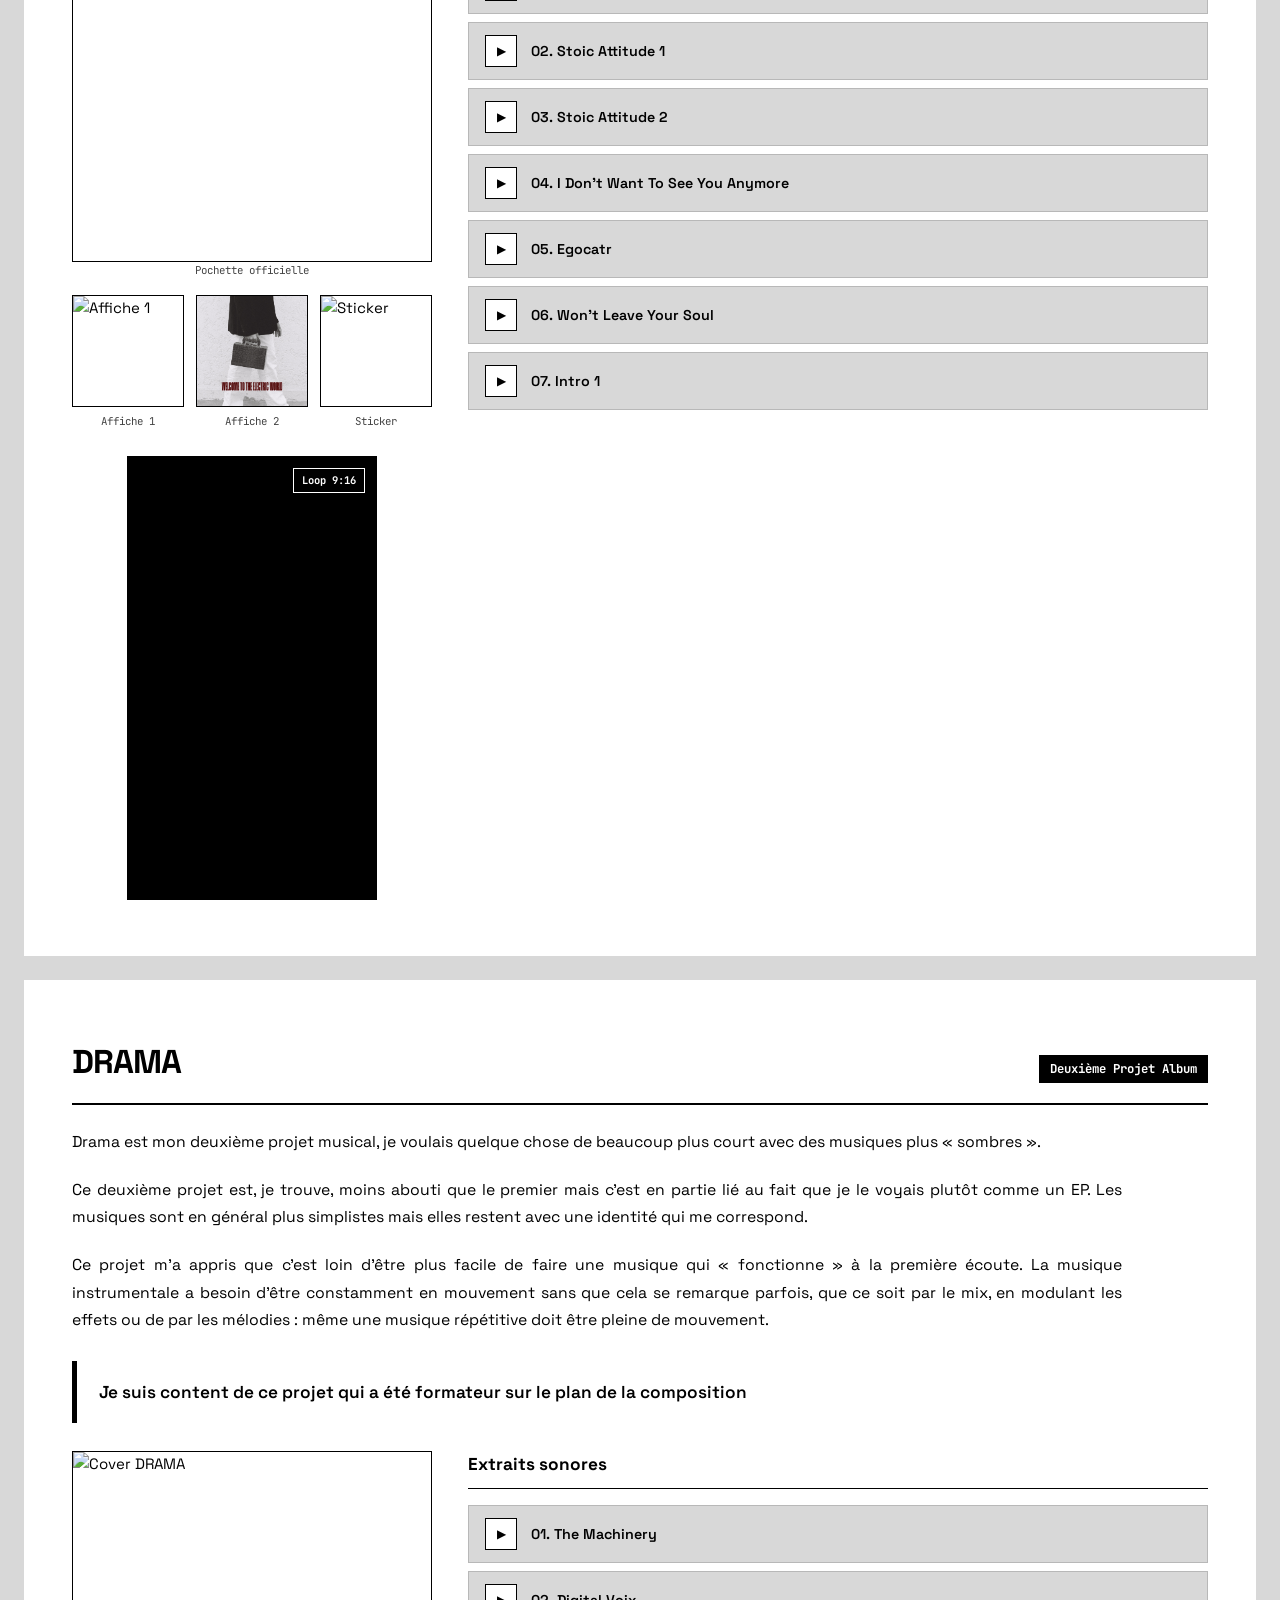
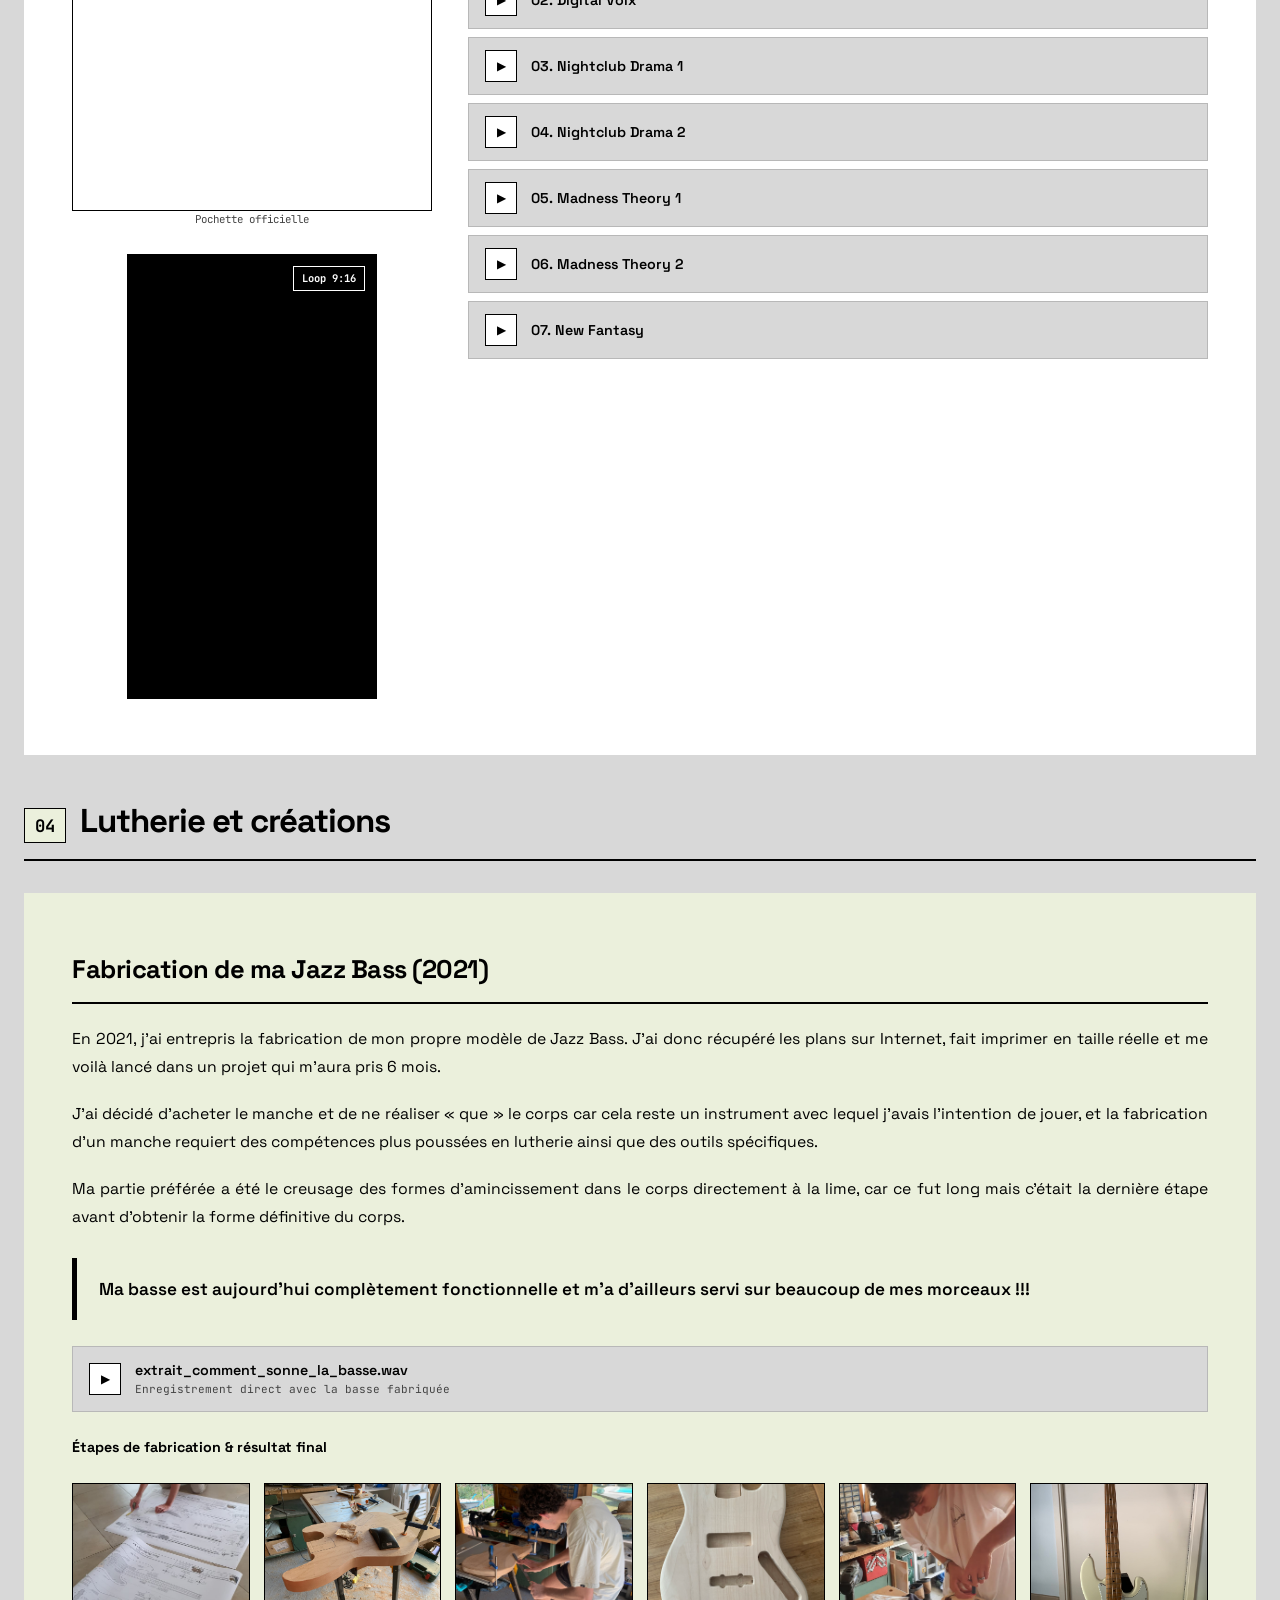
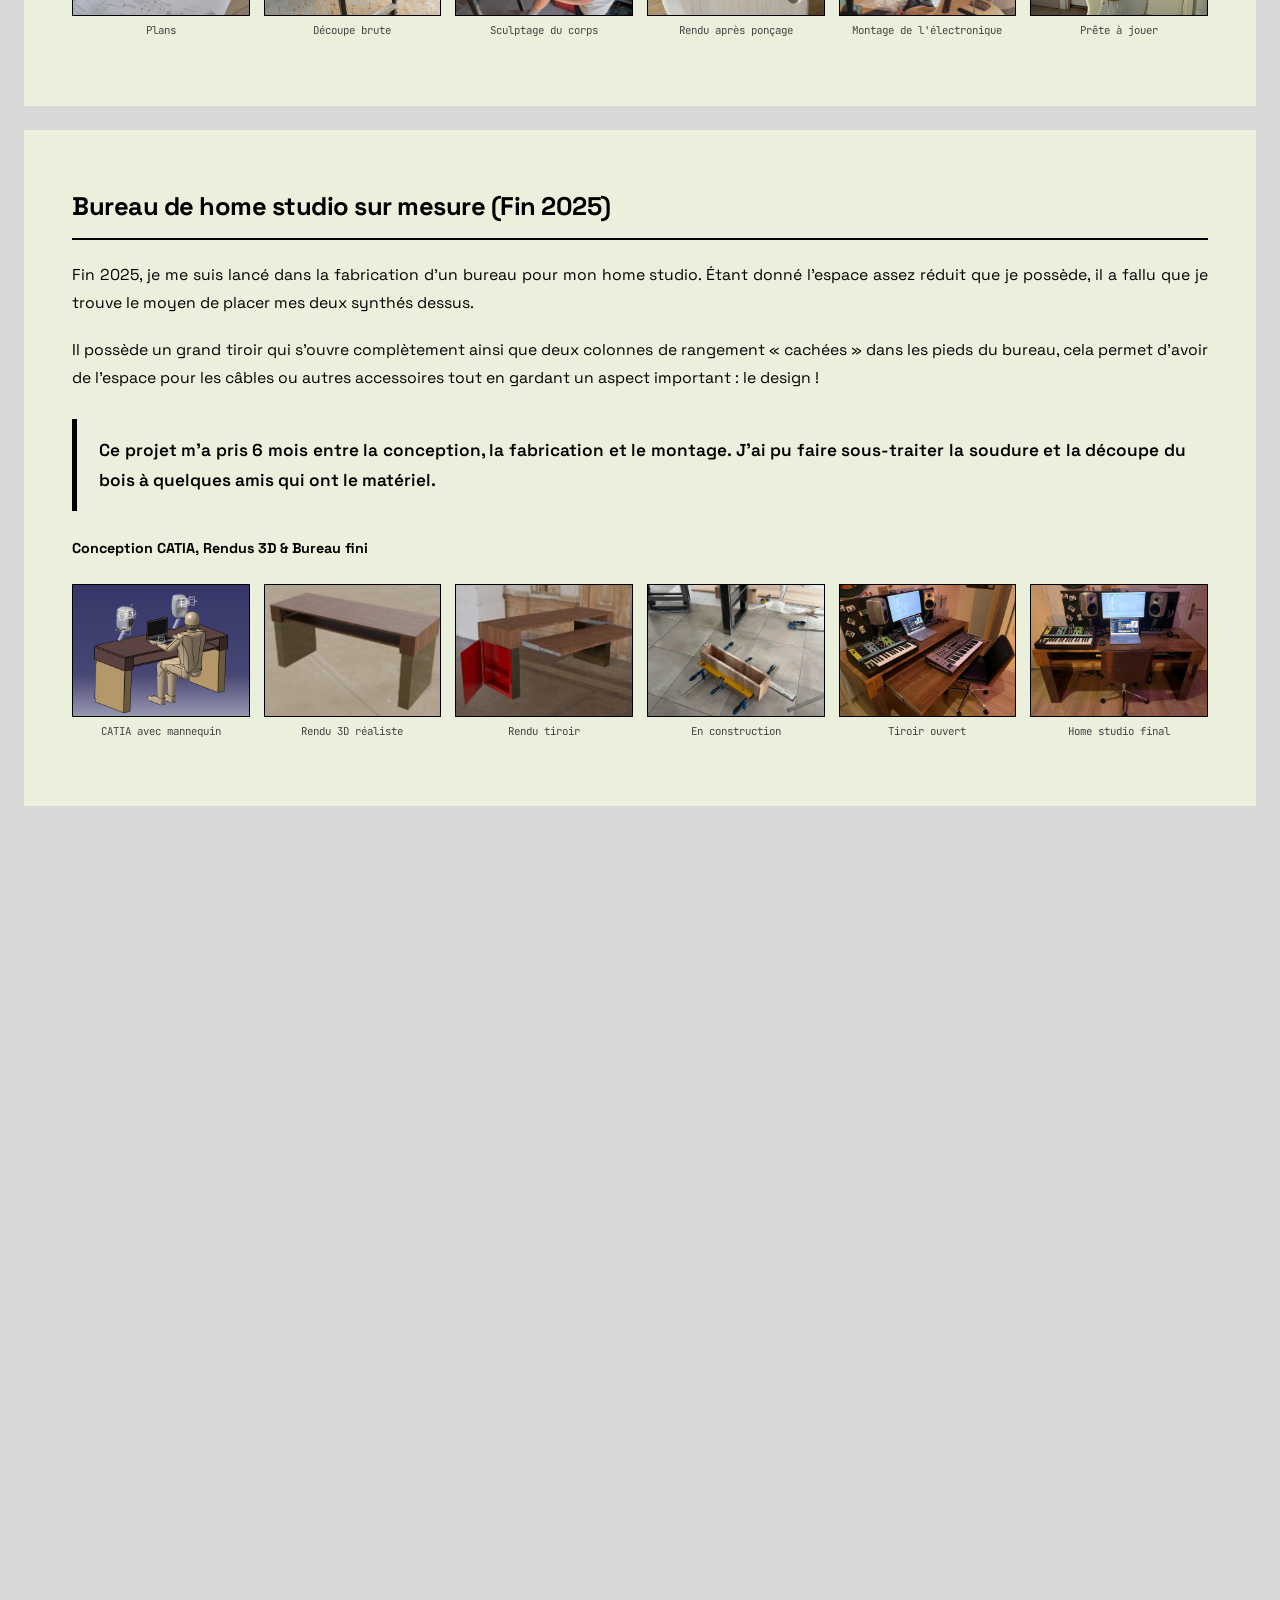
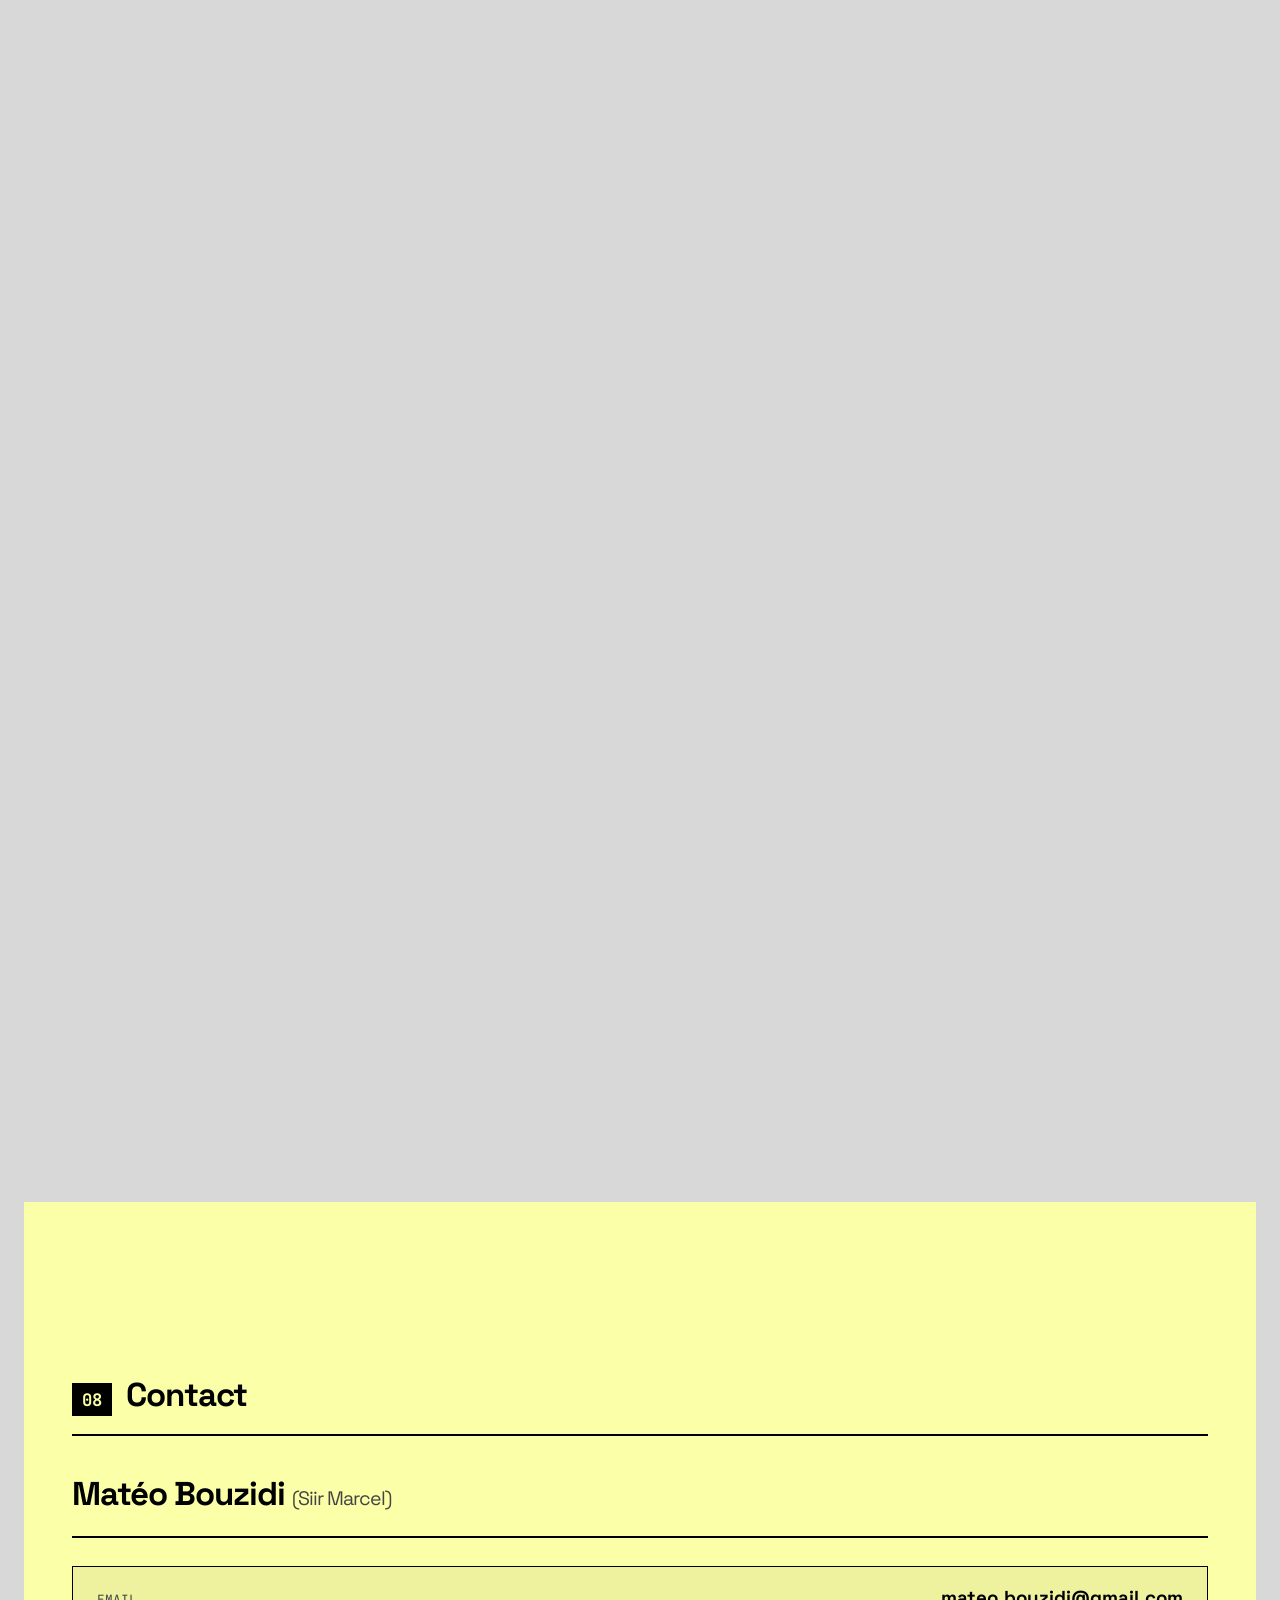
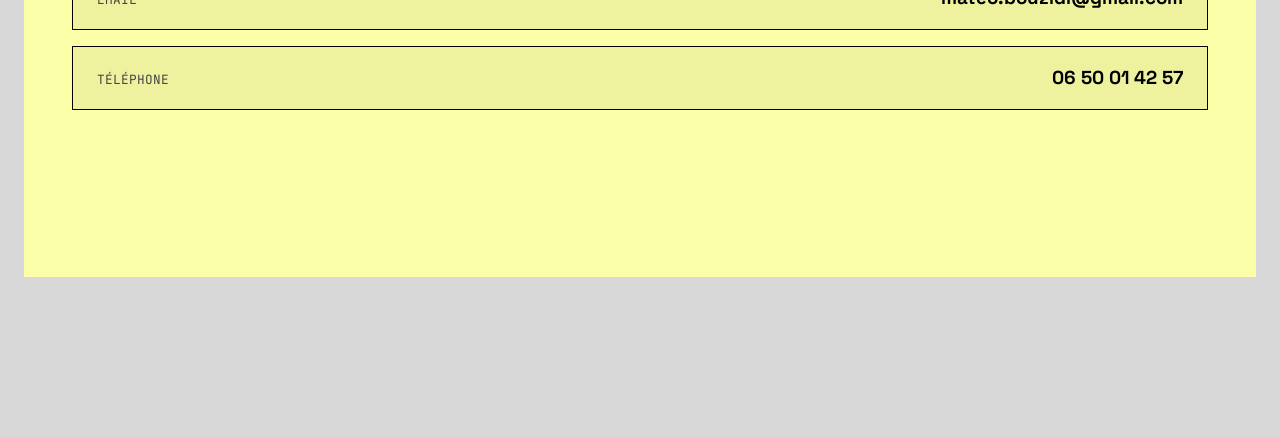
==== commit 8b88a3f3: "Ajout de la section 07 Autres projets (stage, volant simulateur, turbine 3D) avant Contact" ====
--- a/XXX_fichiers_site_web/index.html
+++ b/XXX_fichiers_site_web/index.html
@@ -33,7 +33,8 @@
         <a href="#lutherie" class="nav-link" data-target="lutherie"><span class="nav-num">04</span> <span data-i18n="nav_lutherie">Lutherie</span></a>
         <a href="#en-cours" class="nav-link" data-target="en-cours"><span class="nav-num">05</span> <span data-i18n="nav_encours">En cours</span></a>
         <a href="#perspectives" class="nav-link" data-target="perspectives"><span class="nav-num">06</span> <span data-i18n="nav_perspectives">Perspectives</span></a>
-        <a href="#contact" class="nav-link" data-target="contact"><span class="nav-num">07</span> <span data-i18n="nav_contact">Contact</span></a>
+        <a href="#autres-projets" class="nav-link" data-target="autres-projets"><span class="nav-num">07</span> <span data-i18n="nav_autres_projets">Autres projets</span></a>
+        <a href="#contact" class="nav-link" data-target="contact"><span class="nav-num">08</span> <span data-i18n="nav_contact">Contact</span></a>
       </nav>
 
       <div class="header-actions">
@@ -783,12 +784,128 @@
     </section>
 
     <!-- ----------------------------------------------------
-         SLIDE 07 : CONTACT
+         SLIDE 07 : AUTRES PROJETS
+         ---------------------------------------------------- -->
+    <section class="slide-section" id="autres-projets">
+      <div class="slide-inner">
+        <div class="section-label-bar">
+          <span class="section-index">07</span>
+          <h2 class="section-title" data-i18n="title_autres_projets">Autres projets</h2>
+        </div>
+
+        <!-- 1. PROJET DE STAGE -->
+        <article class="creation-block">
+          <div class="creation-header">
+            <h3 class="creation-title" data-i18n="other_proj1_title">Projet de stage</h3>
+          </div>
+
+          <div class="creation-content">
+            <div class="raw-content-block" data-i18n="other_proj1_body">
+              <p>Lors de mon stage d'assistant de recherche à l'Université de Canterbury (Nouvelle-Zélande), j'ai instrumenté une trottinette électrique avec des accéléromètres pour effectuer des mesures en conditions réelles. Ce projet m'a fait découvrir le monde de l'Arduino, j'ai notamment utilisé l'agent IA d'Antigravity pour coder et flasher directement les microcontrôleurs.</p>
+              <p>J'ai mené à bien toutes les expériences en mettant en place un protocole de test rigoureux, incluant une communication sans fil entre les appareils et l'analyse des données. Le domaine vibratoire étant très proche de l'audio, j'ai pu donner un sens mathématique et concret aux concepts que j'utilise quotidiennement dans ma pratique musicale (résonance, filtre, analyse spectrale, bruit, réponse fréquentielle…).</p>
+            </div>
+
+            <div class="media-gallery-wrap">
+              <div class="gallery-grid">
+                <div class="gallery-card">
+                  <img src="../8_autres_projets/1_projet%20de%20stage/système%20d'aquisition%20de%20donnée%201.png" alt="Système d'acquisition de données 1" class="zoom-image" data-caption="Système d'acquisition de données 1">
+                  <span class="img-legend">Système d'acquisition de données 1</span>
+                </div>
+                <div class="gallery-card">
+                  <img src="../8_autres_projets/1_projet%20de%20stage/système%20d'aquisition%20de%20donnée%202.png" alt="Système d'acquisition de données 2" class="zoom-image" data-caption="Système d'acquisition de données 2">
+                  <span class="img-legend">Système d'acquisition de données 2</span>
+                </div>
+                <div class="gallery-card">
+                  <img src="../8_autres_projets/1_projet%20de%20stage/exemple%20de%20représentation%20graphique%20des%20data%20.png" alt="Exemple de représentation graphique des data" class="zoom-image" data-caption="Exemple de représentation graphique des data">
+                  <span class="img-legend">Exemple de représentation graphique des data</span>
+                </div>
+              </div>
+            </div>
+          </div>
+        </article>
+
+        <!-- 2. VOLANT DE SIMULATEUR DE COURSE AUTOMOBILE -->
+        <article class="creation-block">
+          <div class="creation-header">
+            <h3 class="creation-title" data-i18n="other_proj2_title">Volant de simulateur de course automobile</h3>
+          </div>
+
+          <div class="creation-content">
+            <div class="raw-content-block" data-i18n="other_proj2_body">
+              <p>Ma deuxième passion après la musique reste le sport automobile. Après avoir discuté avec un ami, j'ai découvert qu'il était possible de fabriquer son propre volant de course réplique. J'ai choisi de fabriquer celui de la Ferrari 296 GT3. Ce projet a été mon tout premier contenant de l'électronique. Grâce à l'aide de mon ami, j'ai été guidé dans l'achat des composants, le câblage et la soudure à l'étain. Le volant est aujourd'hui 100 % fonctionnel !</p>
+            </div>
+
+            <div class="media-gallery-wrap">
+              <div class="gallery-grid">
+                <div class="gallery-card">
+                  <img src="../8_autres_projets/2_volant%20de%20simulateur%20de%20course%20automobile/platron%20en%20carbon%20découpé%20au%20jet%20d'eau.jpeg" alt="Plastron en carbone découpé au jet d'eau" class="zoom-image" data-caption="Plastron en carbone découpé au jet d'eau">
+                  <span class="img-legend">Plastron en carbone découpé au jet d'eau</span>
+                </div>
+                <div class="gallery-card">
+                  <img src="../8_autres_projets/2_volant%20de%20simulateur%20de%20course%20automobile/boitier%20principal%20et%20premiers%20cablages.jpeg" alt="Boîtier principal et premiers câblages" class="zoom-image" data-caption="Boîtier principal et premiers câblages">
+                  <span class="img-legend">Boîtier principal et premiers câblages</span>
+                </div>
+                <div class="gallery-card">
+                  <img src="../8_autres_projets/2_volant%20de%20simulateur%20de%20course%20automobile/premier%20tests.jpeg" alt="Premiers tests" class="zoom-image" data-caption="Premiers tests">
+                  <span class="img-legend">Premiers tests</span>
+                </div>
+                <div class="gallery-card">
+                  <img src="../8_autres_projets/2_volant%20de%20simulateur%20de%20course%20automobile/rendu%20final%20face%20avant.jpeg" alt="Rendu final face avant" class="zoom-image" data-caption="Rendu final face avant">
+                  <span class="img-legend">Rendu final face avant</span>
+                </div>
+                <div class="gallery-card">
+                  <img src="../8_autres_projets/2_volant%20de%20simulateur%20de%20course%20automobile/rendu%20final%20face%20arriere.jpeg.jpeg" alt="Rendu final face arrière" class="zoom-image" data-caption="Rendu final face arrière">
+                  <span class="img-legend">Rendu final face arrière</span>
+                </div>
+              </div>
+            </div>
+          </div>
+        </article>
+
+        <!-- 3. MODÈLE DE TURBINE SOLAR À IMPRIMER EN 3D -->
+        <article class="creation-block">
+          <div class="creation-header">
+            <h3 class="creation-title" data-i18n="other_proj3_title">Modèle de turbine Solar à imprimer en 3D</h3>
+          </div>
+
+          <div class="creation-content">
+            <div class="raw-content-block" data-i18n="other_proj3_body">
+              <p>Ce projet part au départ d'une idée de cadeau pour mon père. Je voulais imprimer un modèle réduit de turbine à gaz avec mon imprimante 3D pour son bureau. N'ayant rien trouvé en ligne de convaincant, j'ai décidé de la dessiner moi-même en 3D. Cela a mis à rude épreuve mes compétences en CAO, mais j'ai pu compléter l'entièreté du design en moins de 3 jours sur Catia V5. Je suis plutôt content du rendu final (lui aussi !) et j'ai fini par mettre en vente les fichiers sur un site internet dédié. J'ai déjà eu 4 clients !!</p>
+            </div>
+
+            <div class="media-gallery-wrap">
+              <div class="gallery-grid">
+                <div class="gallery-card">
+                  <img src="../8_autres_projets/3_modèle%20de%20turbine%20solaar%20à%20imprimer%20en%203D/vue%203D-1.JPG" alt="Vue 3D-1" class="zoom-image" data-caption="Vue 3D-1">
+                  <span class="img-legend">Vue 3D-1</span>
+                </div>
+                <div class="gallery-card">
+                  <img src="../8_autres_projets/3_modèle%20de%20turbine%20solaar%20à%20imprimer%20en%203D/vue%203D-2.JPG" alt="Vue 3D-2" class="zoom-image" data-caption="Vue 3D-2">
+                  <span class="img-legend">Vue 3D-2</span>
+                </div>
+                <div class="gallery-card">
+                  <img src="../8_autres_projets/3_modèle%20de%20turbine%20solaar%20à%20imprimer%20en%203D/rendu%20final-1.JPG" alt="Rendu final-1" class="zoom-image" data-caption="Rendu final-1">
+                  <span class="img-legend">Rendu final-1</span>
+                </div>
+                <div class="gallery-card">
+                  <img src="../8_autres_projets/3_modèle%20de%20turbine%20solaar%20à%20imprimer%20en%203D/rendu%20final-2.JPG" alt="Rendu final-2" class="zoom-image" data-caption="Rendu final-2">
+                  <span class="img-legend">Rendu final-2</span>
+                </div>
+              </div>
+            </div>
+          </div>
+        </article>
+
+      </div>
+    </section>
+
+    <!-- ----------------------------------------------------
+         SLIDE 08 : CONTACT
          ---------------------------------------------------- -->
     <section class="slide-section" id="contact">
       <div class="slide-inner">
         <div class="section-label-bar">
-          <span class="section-index">07</span>
+          <span class="section-index">08</span>
           <h2 class="section-title" data-i18n="title_contact">Contact</h2>
         </div>
 
--- a/XXX_fichiers_site_web/style.css
+++ b/XXX_fichiers_site_web/style.css
@@ -38,8 +38,11 @@
   --color-sec6: #b1c5ff;        /* Point 6 (Perspectives) : Bleu lavande Ableton --c7-bg: rgb(177, 197, 255) */
   --color-sec6-accent: #9cb4fd;
 
-  --color-sec7: #fbffa7;        /* Point 7 (Contact) : 2ème Jaune Ableton --c14-bg: rgb(251, 255, 167) */
-  --color-sec7-accent: #ebf073;
+  --color-sec7: #febf88;        /* Point 7 (Autres projets) : Orange pastel Ableton --c21-bg: rgb(254, 191, 136) */
+  --color-sec7-accent: #ffa85c;
+
+  --color-sec8: #fbffa7;        /* Point 8 (Contact) : 2ème Jaune Ableton --c14-bg: rgb(251, 255, 167) */
+  --color-sec8-accent: #ebf073;
 
   /* Accents et Couleurs Spécifiques du site Ableton */
   --accent-yellow: #fdf900;      /* Jaune signature Ableton --c20-bg */
@@ -153,7 +156,8 @@
 .site-nav {
   display: flex;
   align-items: center;
-  gap: 20px;
+  gap: 15px;
+  white-space: nowrap;
 }
 
 .nav-link {
@@ -355,12 +359,33 @@
   color: #000;
 }
 
+#autres-projets {
+  background-color: transparent !important;
+  padding: 0 !important;
+  min-height: auto;
+}
+#autres-projets .section-index {
+  background: var(--color-sec7);
+  border: 1.5px solid var(--border-color);
+  color: #000;
+}
+#autres-projets .creation-block {
+  background-color: var(--color-sec7); /* Orange pastel Ableton --c21-bg */
+  padding: 56px 48px;
+  margin-bottom: 24px;
+  border: none;
+  box-shadow: none;
+}
+#autres-projets .creation-block:last-of-type {
+  margin-bottom: 0;
+}
+
 #contact {
-  background-color: var(--color-sec7); /* 2ème Jaune Ableton --c14-bg */
+  background-color: var(--color-sec8); /* 2ème Jaune Ableton --c14-bg */
 }
 #contact .section-index {
   background: #000000;
-  color: var(--color-sec7);
+  color: var(--color-sec8);
 }
 
 /* Barre de Titre de Section */
@@ -1119,6 +1144,10 @@
   grid-template-columns: repeat(6, 1fr);
   gap: 14px;
   padding: 12px 0 10px 0;
+}
+
+#autres-projets .gallery-grid {
+  grid-template-columns: repeat(auto-fit, minmax(180px, 1fr));
 }
 
 .gallery-card {
@@ -1691,7 +1720,8 @@
 
   #projets .album-block,
   #lutherie .creation-block,
-  #en-cours .creation-block {
+  #en-cours .creation-block,
+  #autres-projets .creation-block {
     padding: 26px 16px;
     margin-bottom: 16px;
   }
@@ -1930,7 +1960,8 @@
     font-size: clamp(1.35rem, 5.5vw, 1.65rem);
   }
 
-  .gallery-grid {
+  .gallery-grid,
+  #autres-projets .gallery-grid {
     grid-template-columns: repeat(2, 1fr);
     gap: 10px;
     padding: 8px 0;
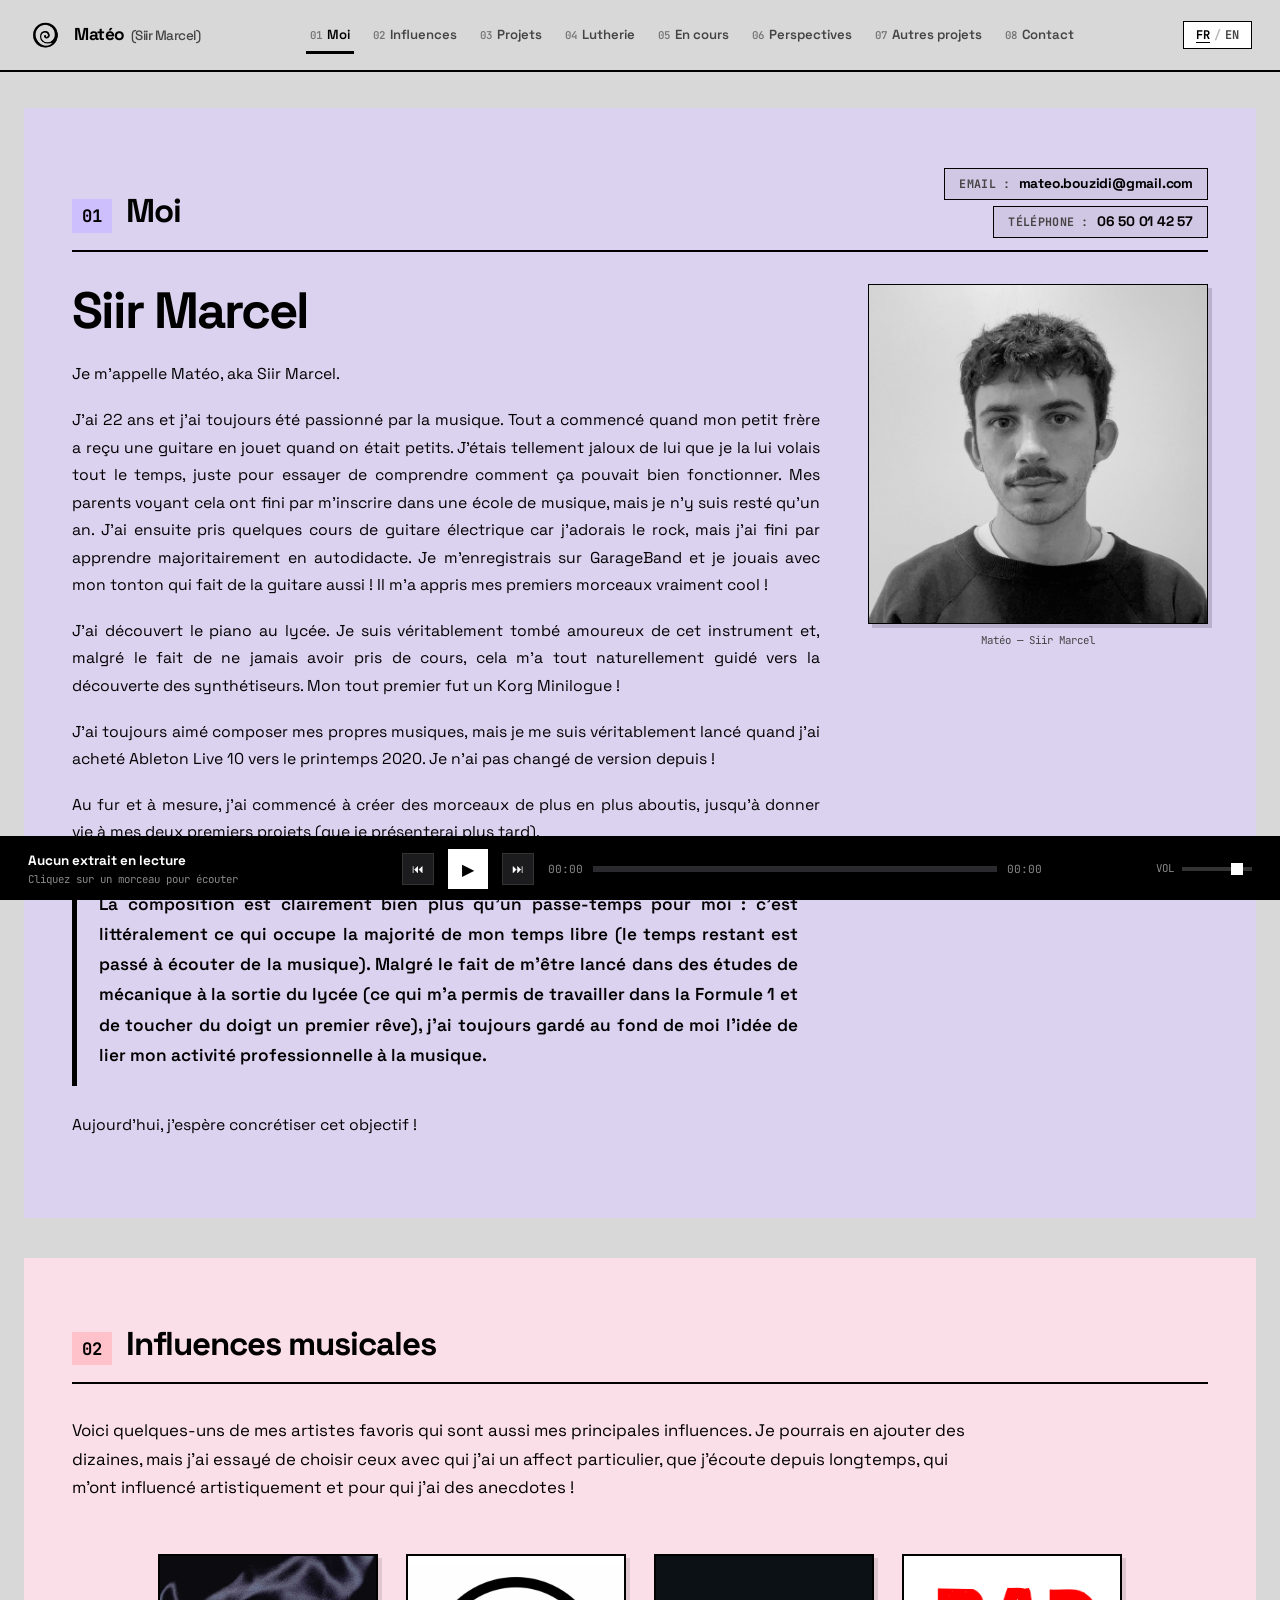
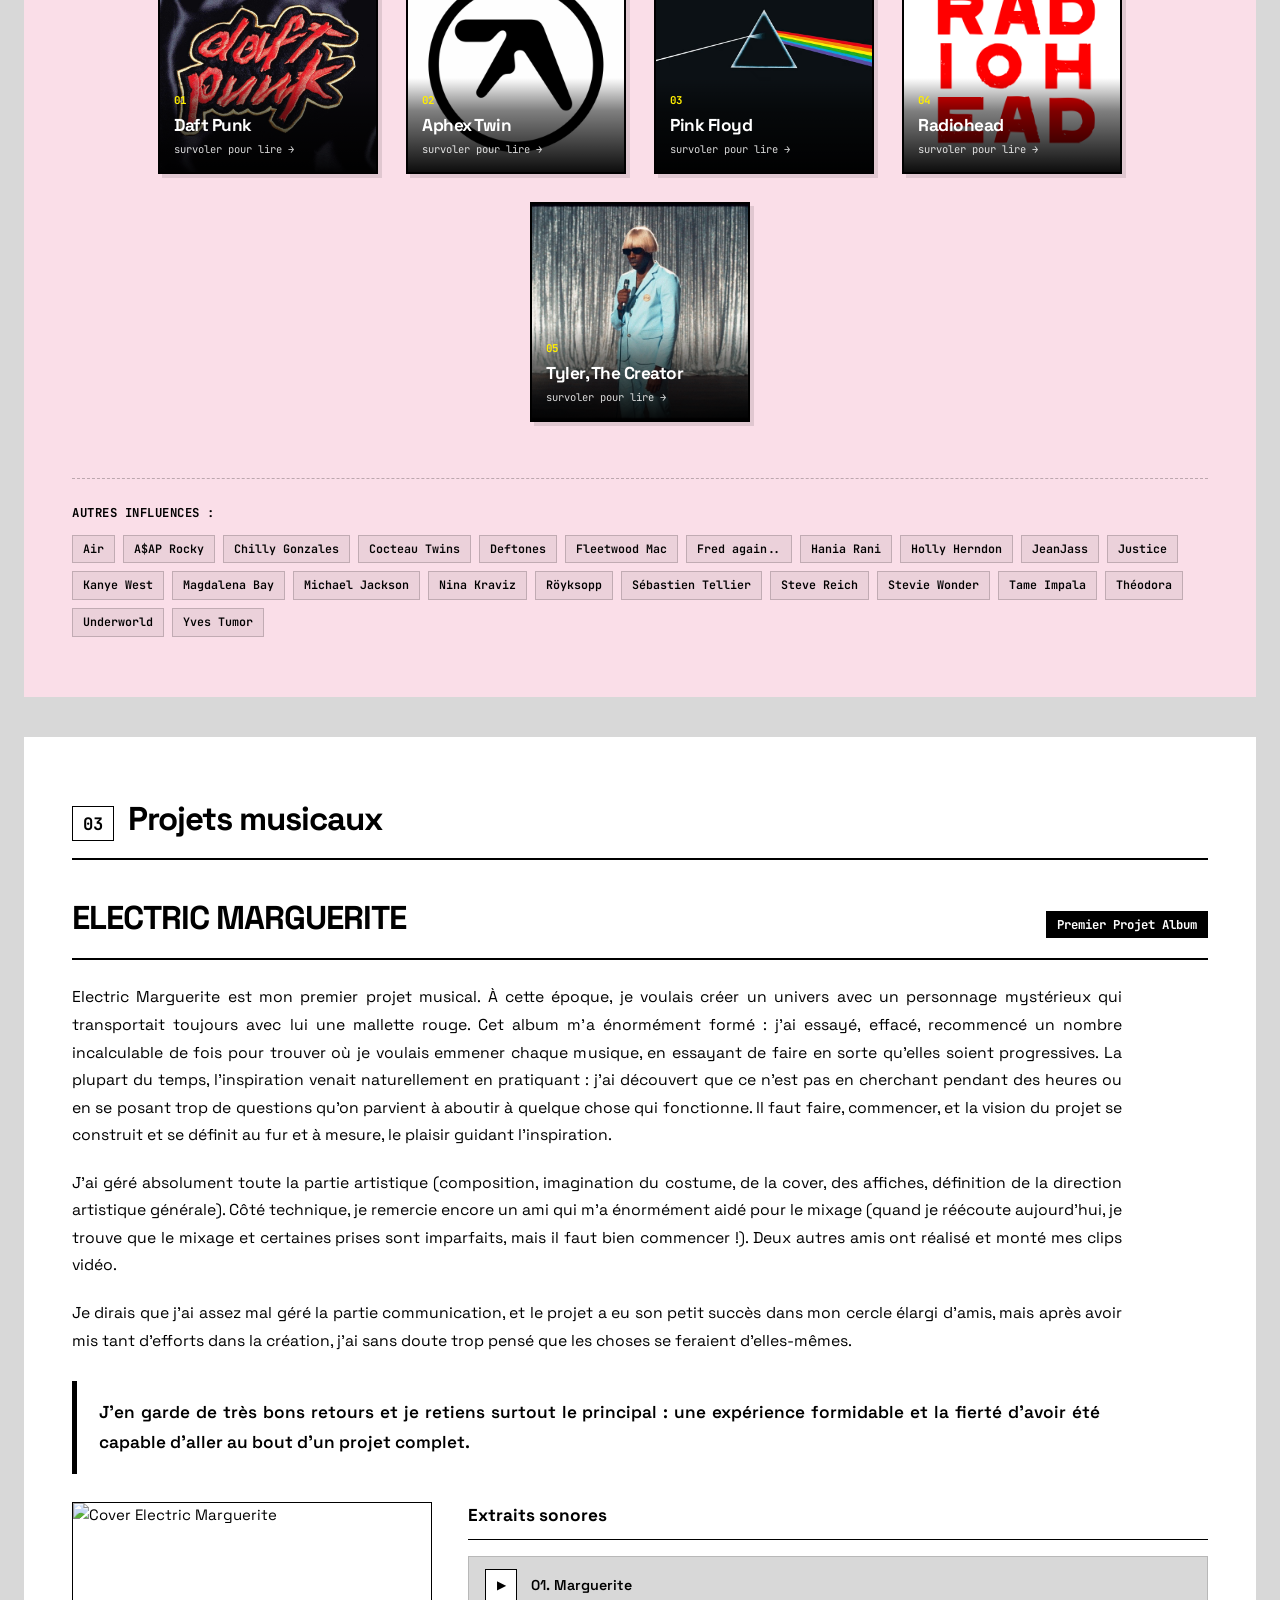
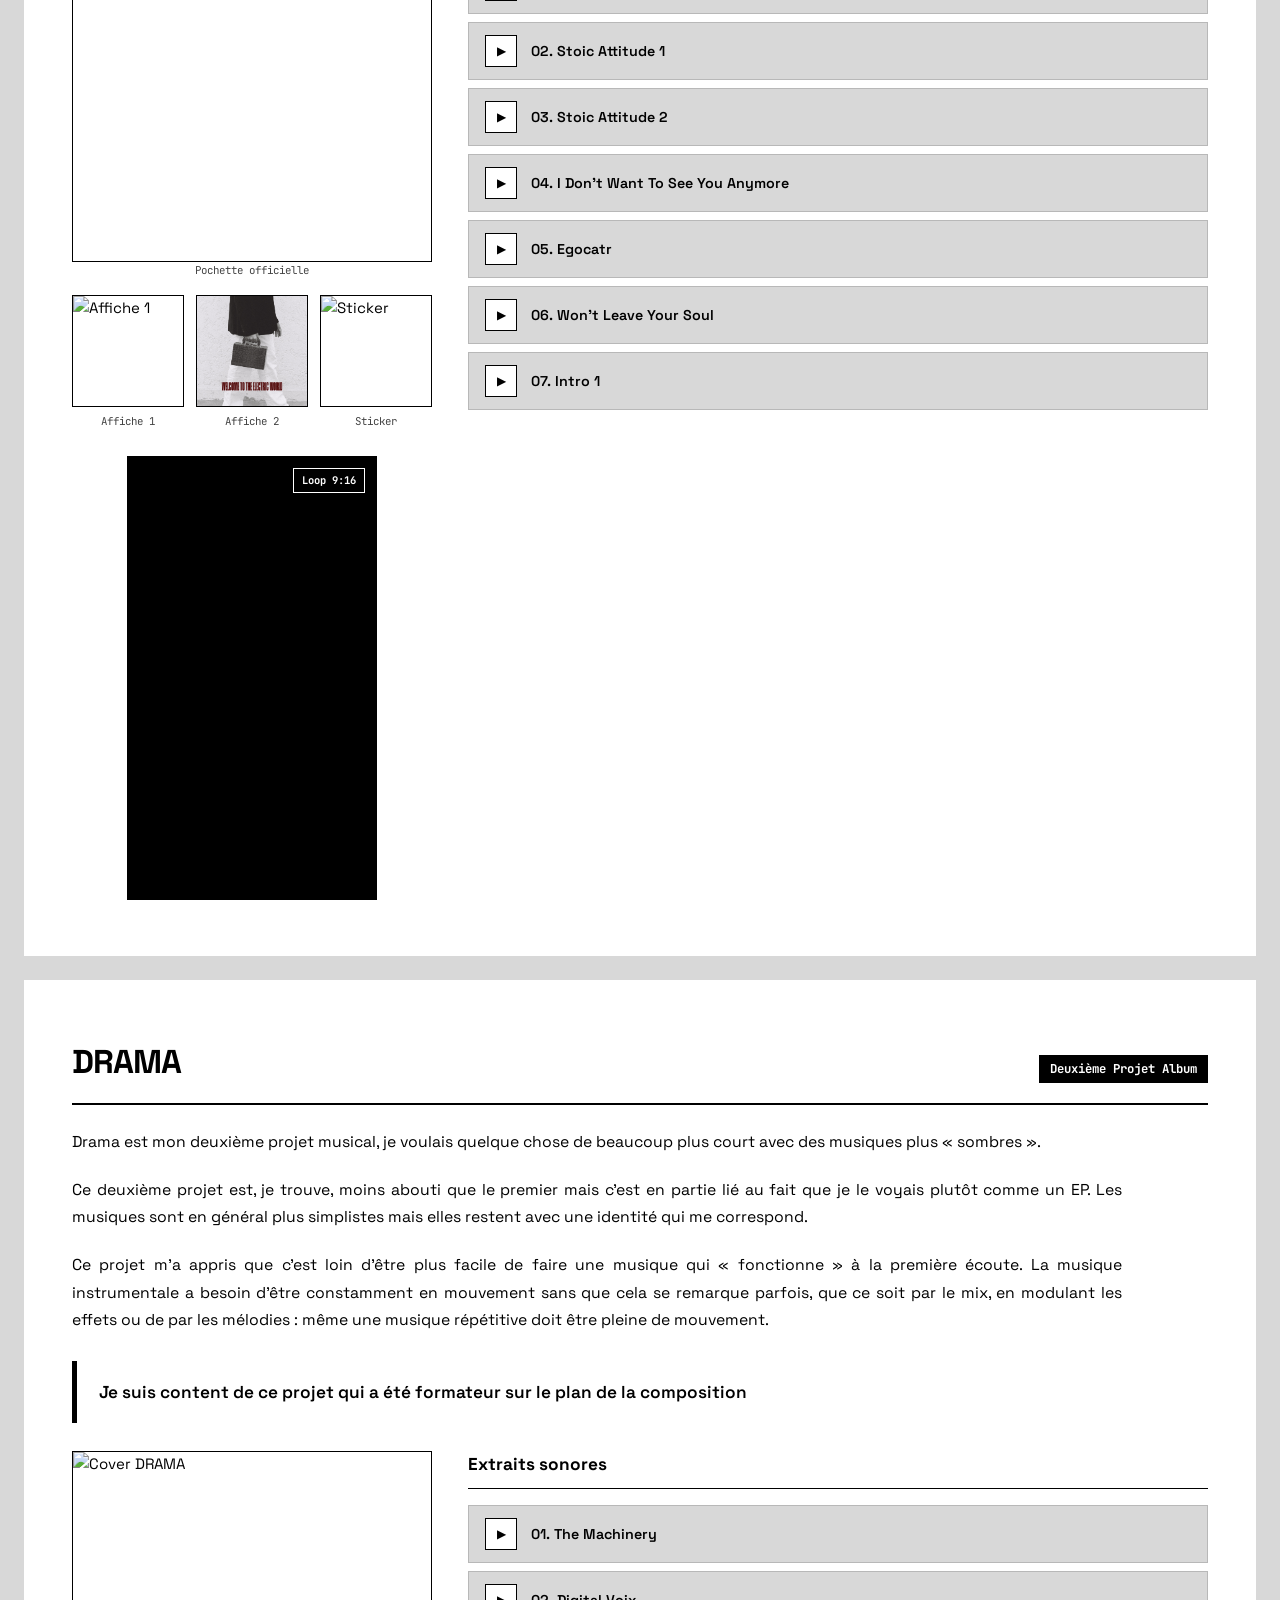
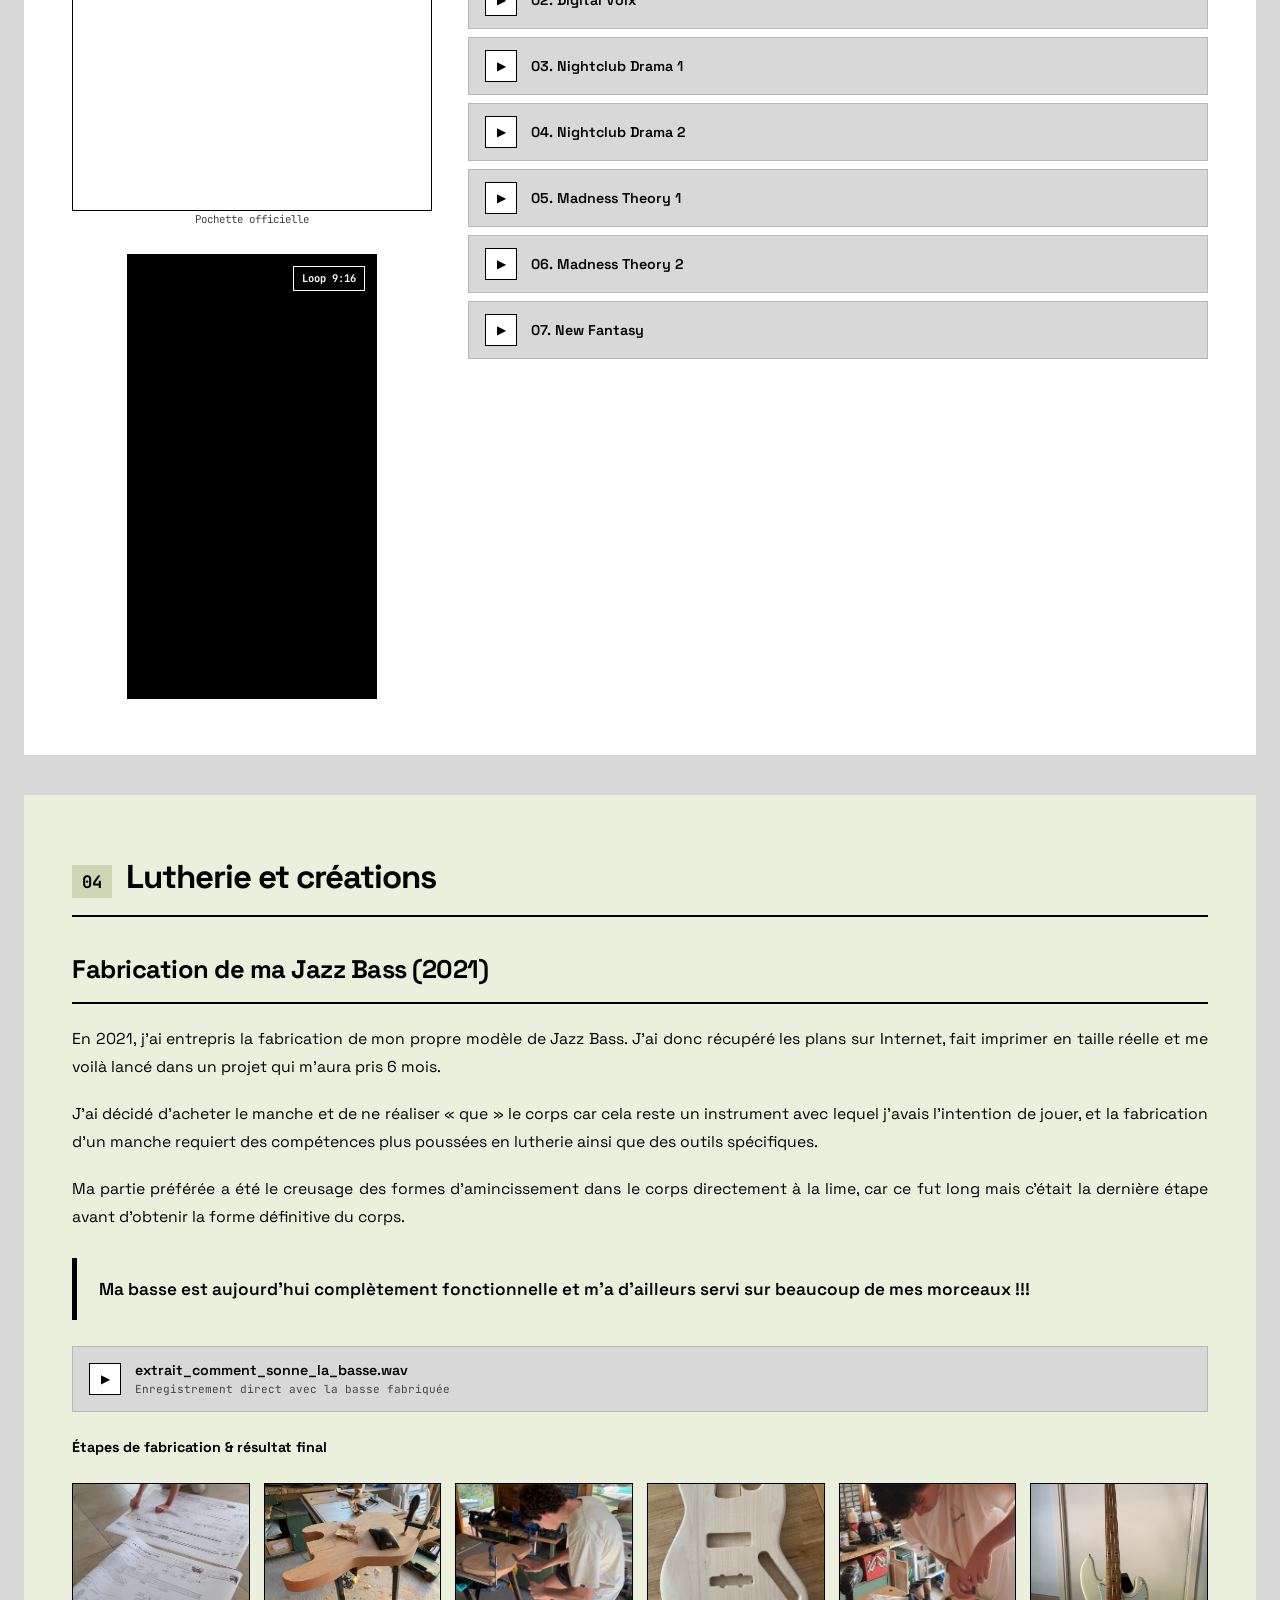
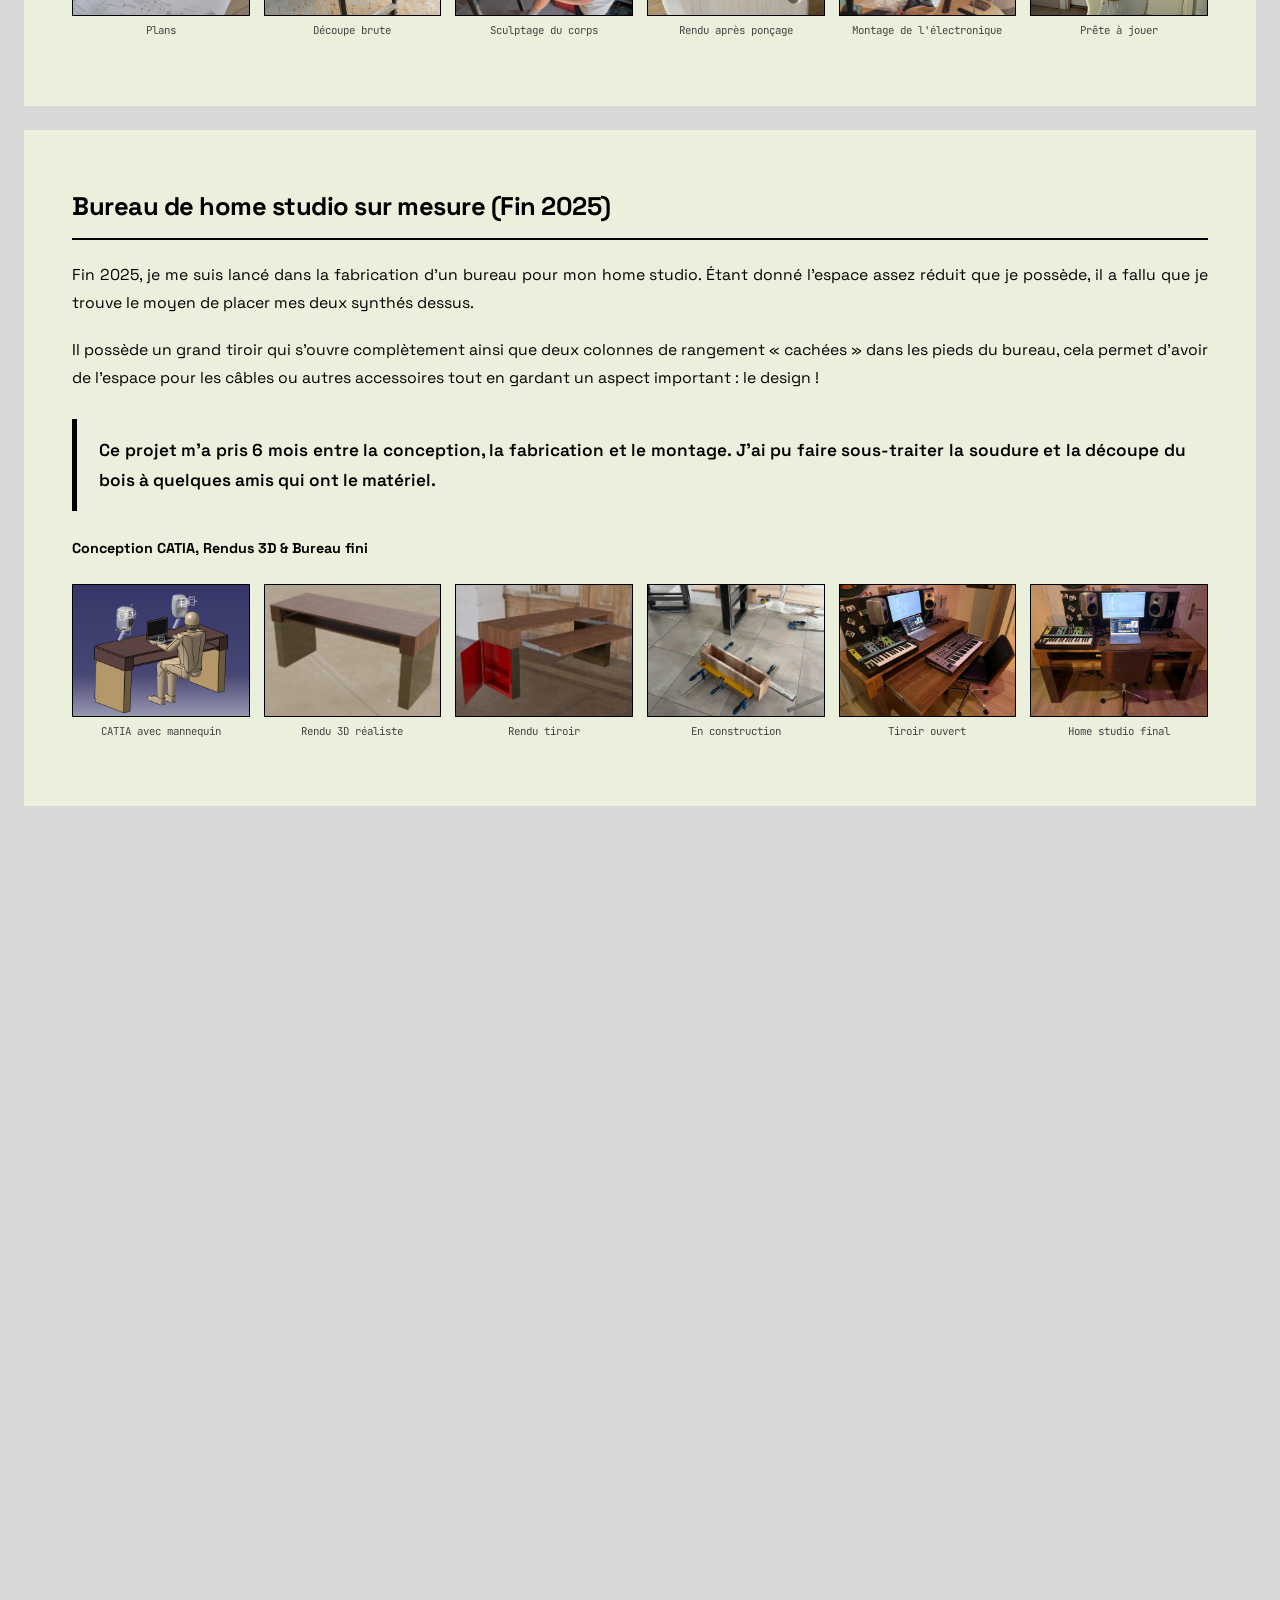
==== commit 5094dd01: "Integration des titres de sections dans le 1er bloc colore et reduction de la taille des photos du s" ====
--- a/XXX_fichiers_site_web/index.html
+++ b/XXX_fichiers_site_web/index.html
@@ -266,13 +266,14 @@
          ---------------------------------------------------- -->
     <section class="slide-section" id="projets">
       <div class="slide-inner">
-        <div class="section-label-bar">
-          <span class="section-index">03</span>
-          <h2 class="section-title" data-i18n="title_projets">Projets musicaux</h2>
-        </div>
 
         <!-- ALBUM 1 : ELECTRIC MARGUERITE -->
         <article class="album-block">
+          <div class="section-label-bar">
+            <span class="section-index">03</span>
+            <h2 class="section-title" data-i18n="title_projets">Projets musicaux</h2>
+          </div>
+
           <div class="album-headline">
             <h3 class="album-name">ELECTRIC MARGUERITE</h3>
             <span class="album-tag" data-i18n="album1_tag">Premier Projet Album</span>
@@ -493,13 +494,14 @@
          ---------------------------------------------------- -->
     <section class="slide-section" id="lutherie">
       <div class="slide-inner">
-        <div class="section-label-bar">
-          <span class="section-index">04</span>
-          <h2 class="section-title" data-i18n="title_lutherie">Lutherie et créations</h2>
-        </div>
 
         <!-- 1. BASSE JAZZ BASS FAITE MAIN -->
         <article class="creation-block">
+          <div class="section-label-bar">
+            <span class="section-index">04</span>
+            <h2 class="section-title" data-i18n="title_lutherie">Lutherie et créations</h2>
+          </div>
+
           <div class="creation-header">
             <h3 class="creation-title" data-i18n="bass_title">Fabrication de ma Jazz Bass (2021)</h3>
           </div>
@@ -611,13 +613,14 @@
          ---------------------------------------------------- -->
     <section class="slide-section" id="en-cours">
       <div class="slide-inner">
-        <div class="section-label-bar">
-          <span class="section-index">05</span>
-          <h2 class="section-title" data-i18n="title_encours">Projets en cours</h2>
-        </div>
 
         <!-- 1. MACHINA -->
         <article class="creation-block">
+          <div class="section-label-bar">
+            <span class="section-index">05</span>
+            <h2 class="section-title" data-i18n="title_encours">Projets en cours</h2>
+          </div>
+
           <div class="creation-header">
             <h3 class="creation-title">MACHINA</h3>
             <span class="creation-tag" data-i18n="machina_tag">Logiciel audio expérimental</span>
@@ -788,13 +791,14 @@
          ---------------------------------------------------- -->
     <section class="slide-section" id="autres-projets">
       <div class="slide-inner">
-        <div class="section-label-bar">
-          <span class="section-index">07</span>
-          <h2 class="section-title" data-i18n="title_autres_projets">Autres projets</h2>
-        </div>
 
         <!-- 1. PROJET DE STAGE -->
         <article class="creation-block">
+          <div class="section-label-bar">
+            <span class="section-index">07</span>
+            <h2 class="section-title" data-i18n="title_autres_projets">Autres projets</h2>
+          </div>
+
           <div class="creation-header">
             <h3 class="creation-title" data-i18n="other_proj1_title">Projet de stage</h3>
           </div>
@@ -806,7 +810,7 @@
             </div>
 
             <div class="media-gallery-wrap">
-              <div class="gallery-grid">
+              <div class="gallery-grid stage-gallery-grid">
                 <div class="gallery-card">
                   <img src="../8_autres_projets/1_projet%20de%20stage/système%20d'aquisition%20de%20donnée%201.png" alt="Système d'acquisition de données 1" class="zoom-image" data-caption="Système d'acquisition de données 1">
                   <span class="img-legend">Système d'acquisition de données 1</span>
--- a/XXX_fichiers_site_web/style.css
+++ b/XXX_fichiers_site_web/style.css
@@ -315,8 +315,7 @@
   min-height: auto;
 }
 #lutherie .section-index {
-  background: var(--color-sec4);
-  border: 1.5px solid var(--border-color);
+  background: var(--color-sec4-accent);
   color: #000;
 }
 #lutherie .creation-block {
@@ -336,8 +335,7 @@
   min-height: auto;
 }
 #en-cours .section-index {
-  background: var(--color-sec5);
-  border: 1.5px solid var(--border-color);
+  background: var(--color-sec5-accent);
   color: #000;
 }
 #en-cours .creation-block {
@@ -365,8 +363,7 @@
   min-height: auto;
 }
 #autres-projets .section-index {
-  background: var(--color-sec7);
-  border: 1.5px solid var(--border-color);
+  background: var(--color-sec7-accent);
   color: #000;
 }
 #autres-projets .creation-block {
@@ -959,6 +956,11 @@
   display: block;
 }
 
+.hover-zoom-box.zoom-small img {
+  max-width: 420px;
+  max-height: 320px;
+}
+
 .hover-zoom-caption {
   font-family: var(--font-mono);
   font-size: 0.8rem;
@@ -1146,8 +1148,9 @@
   padding: 12px 0 10px 0;
 }
 
-#autres-projets .gallery-grid {
-  grid-template-columns: repeat(auto-fit, minmax(180px, 1fr));
+.stage-gallery-grid {
+  grid-template-columns: repeat(3, 130px) !important;
+  gap: 12px;
 }
 
 .gallery-card {
@@ -1960,11 +1963,15 @@
     font-size: clamp(1.35rem, 5.5vw, 1.65rem);
   }
 
-  .gallery-grid,
-  #autres-projets .gallery-grid {
+  .gallery-grid {
     grid-template-columns: repeat(2, 1fr);
     gap: 10px;
     padding: 8px 0;
+  }
+
+  .stage-gallery-grid {
+    grid-template-columns: repeat(3, 100px) !important;
+    gap: 8px;
   }
 
   /* 07. Section 05 : Projets en cours */
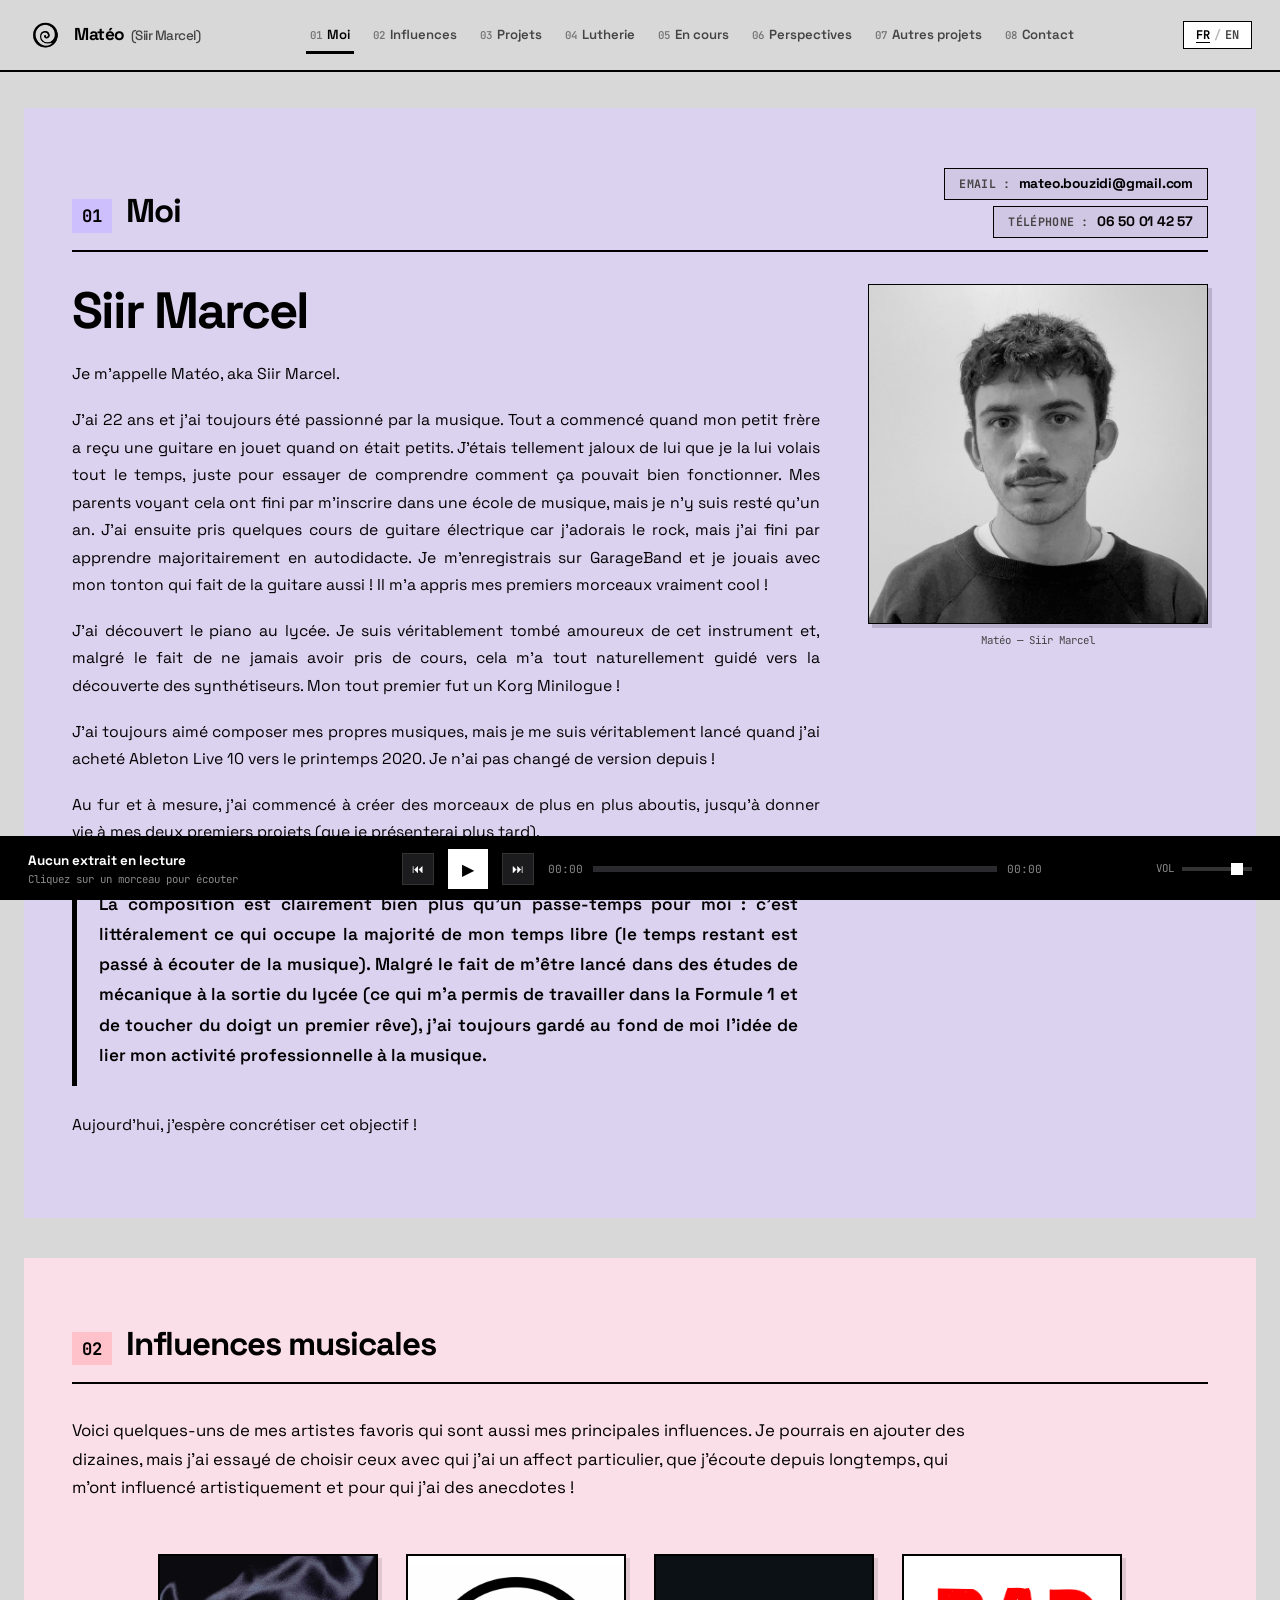
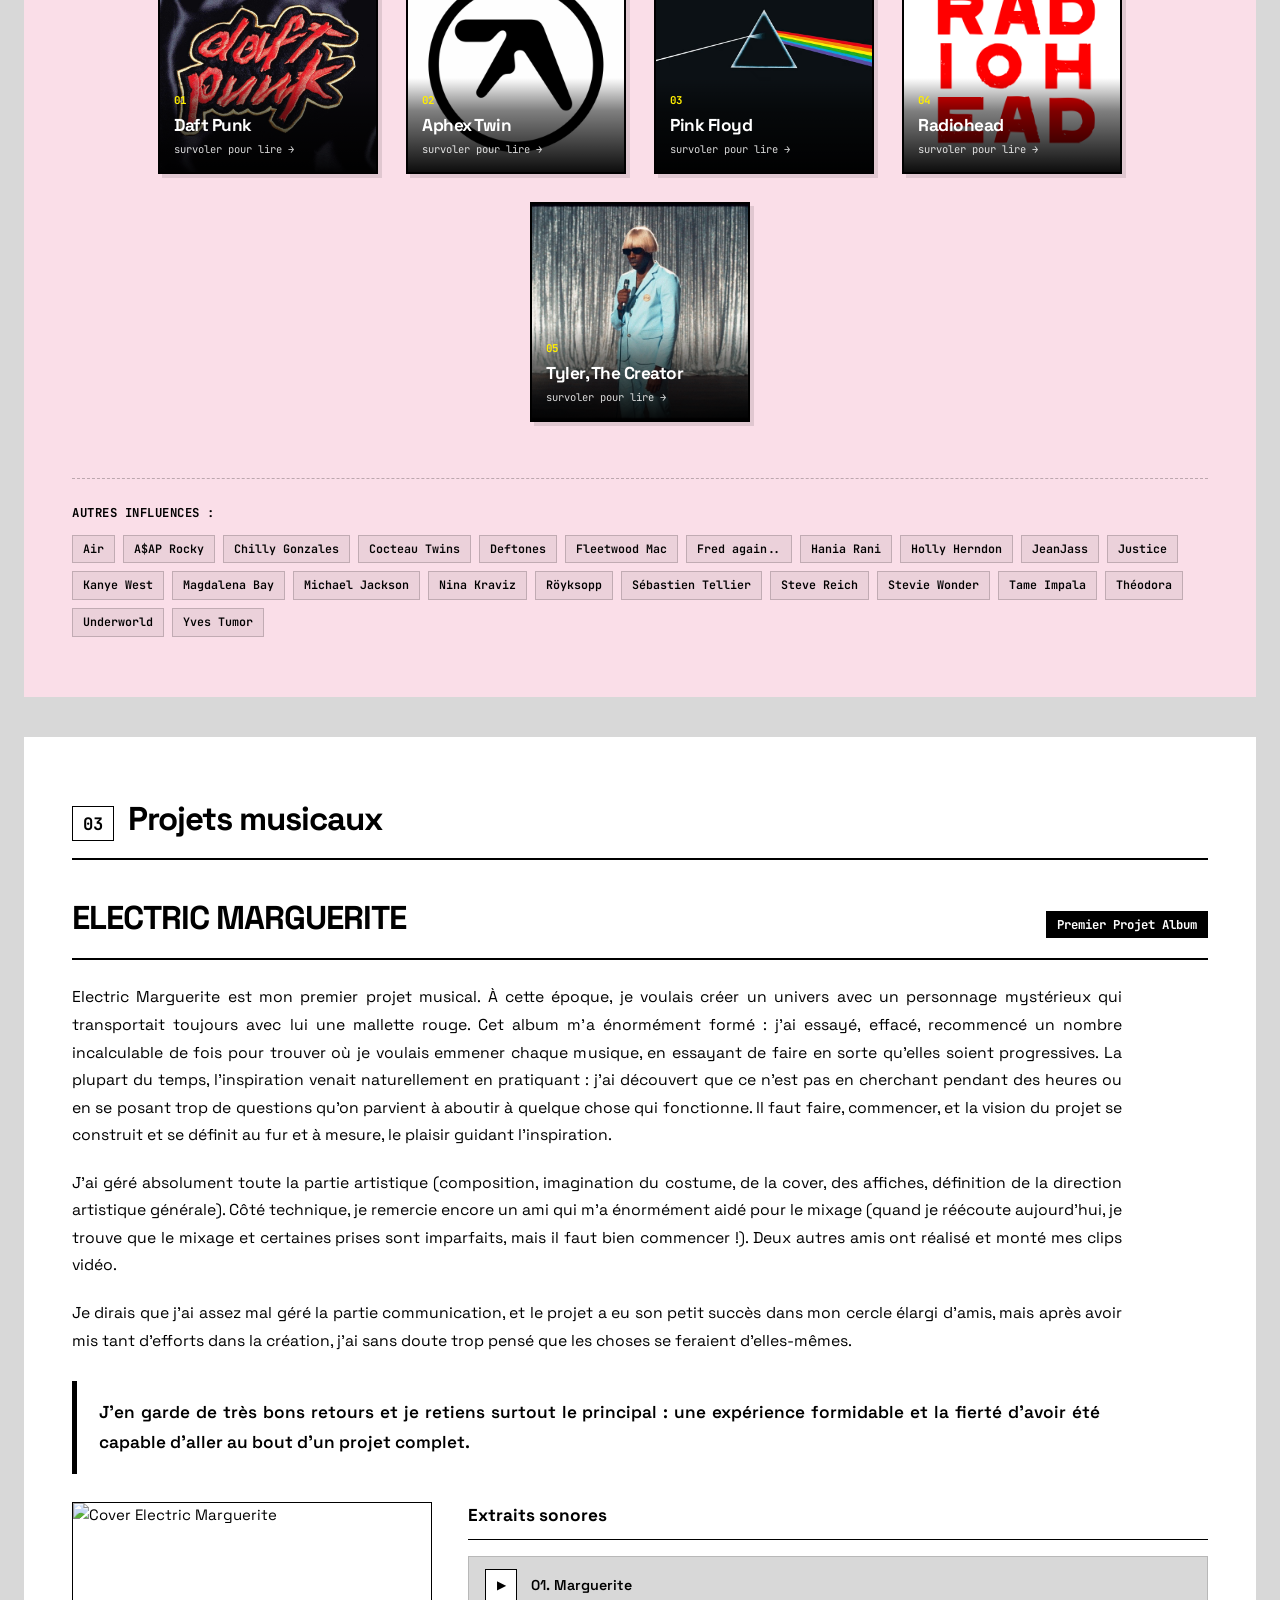
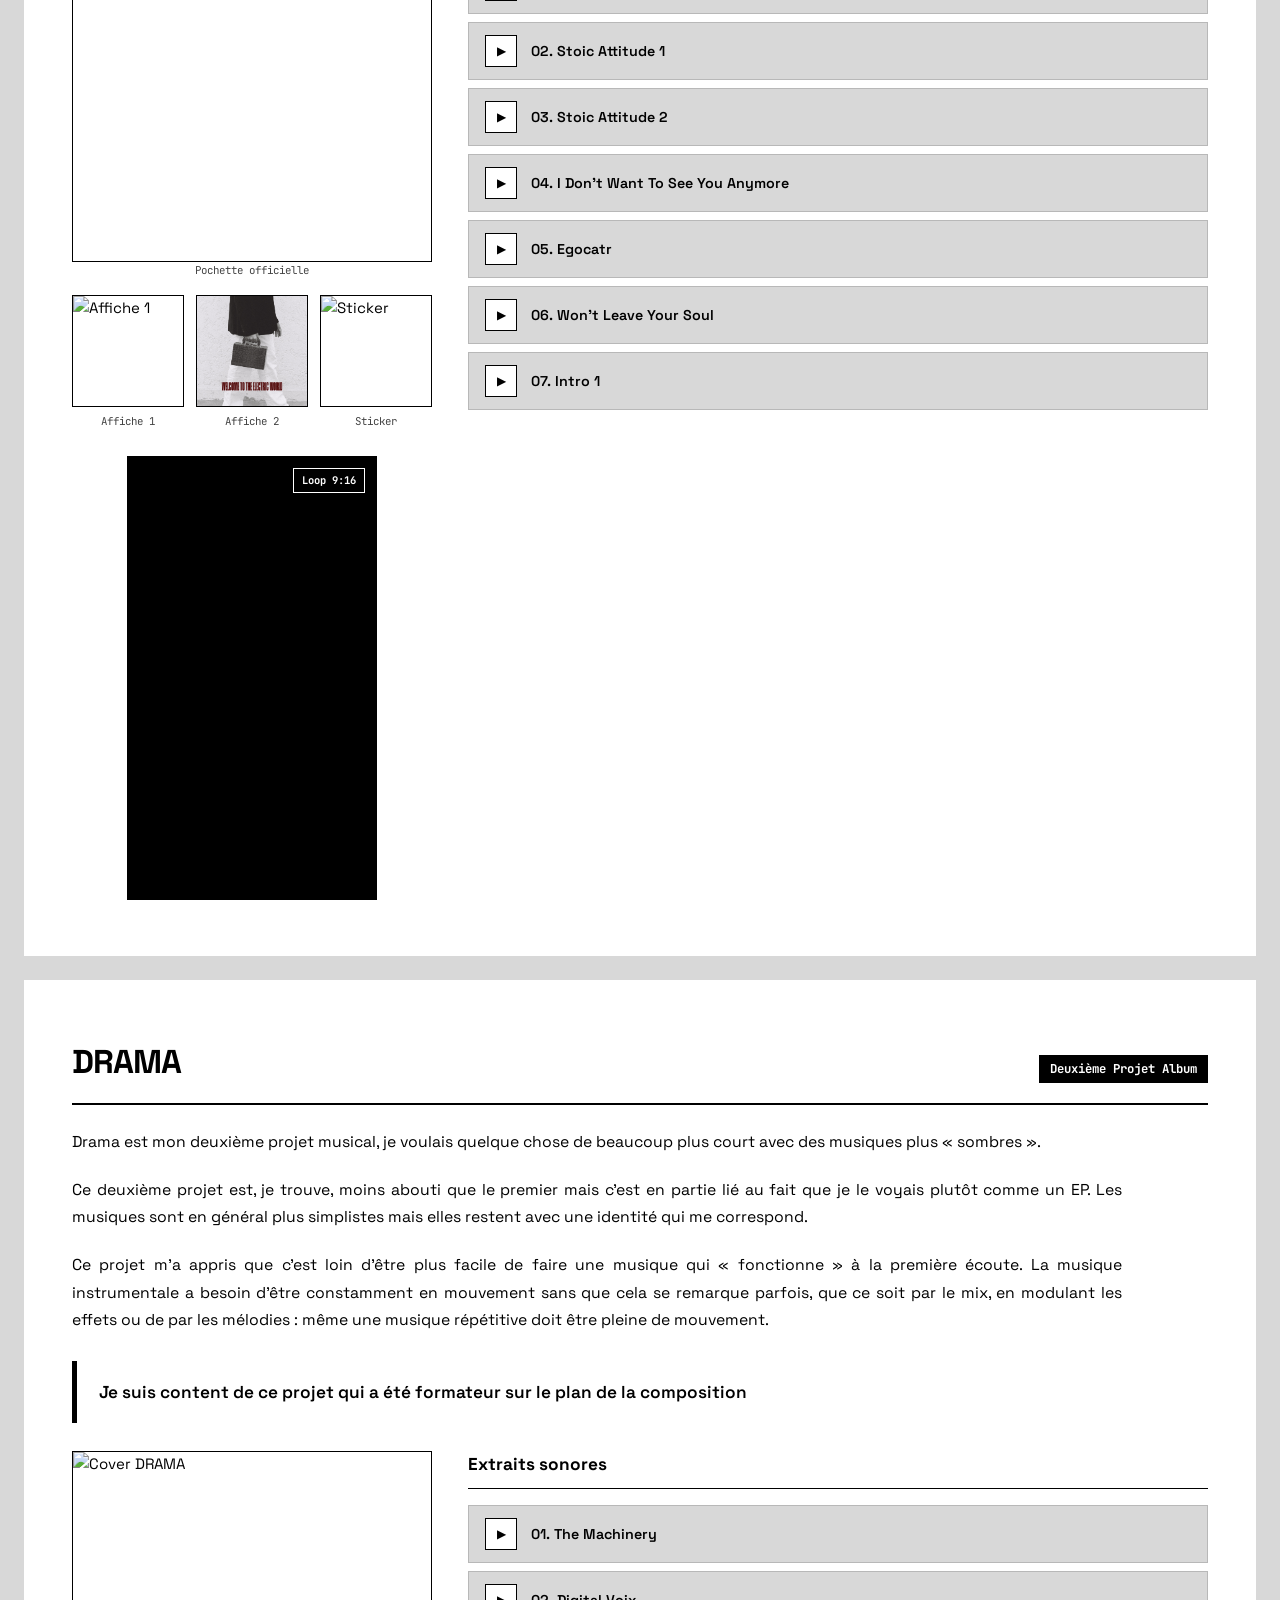
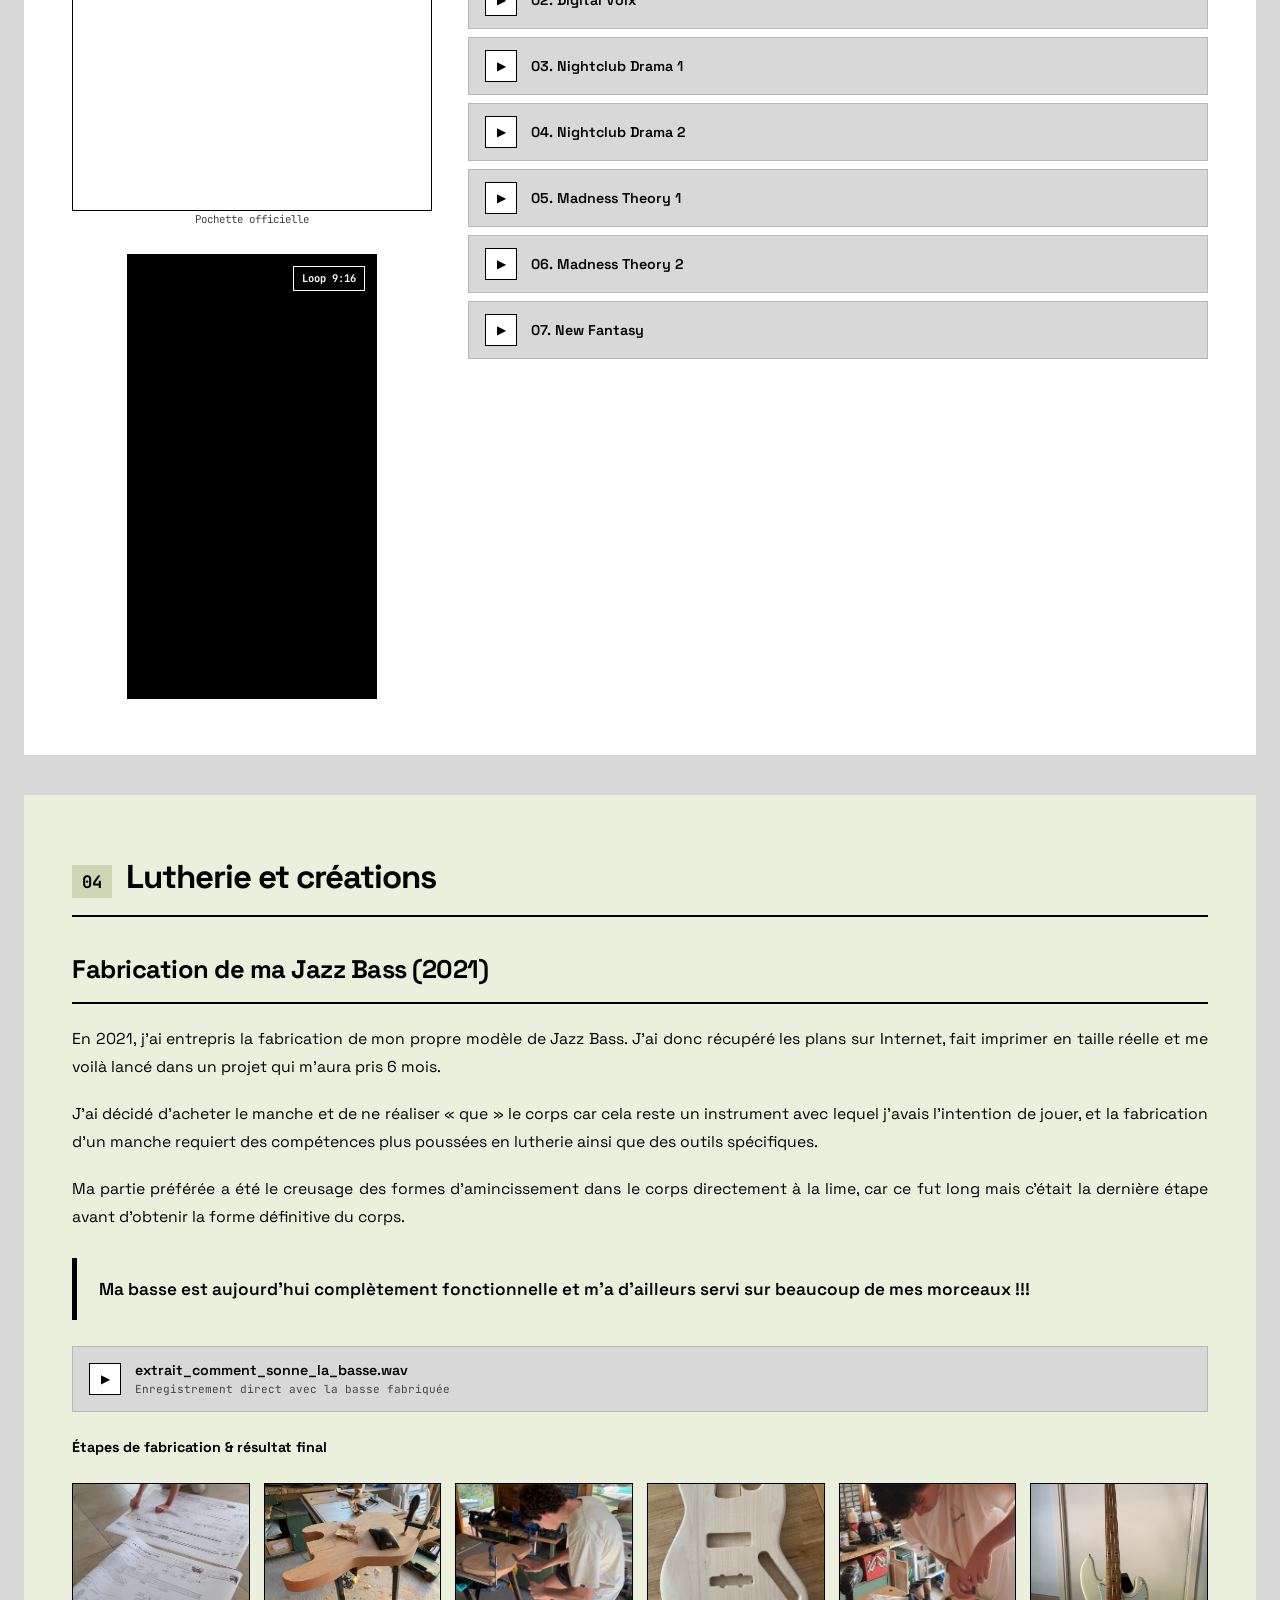
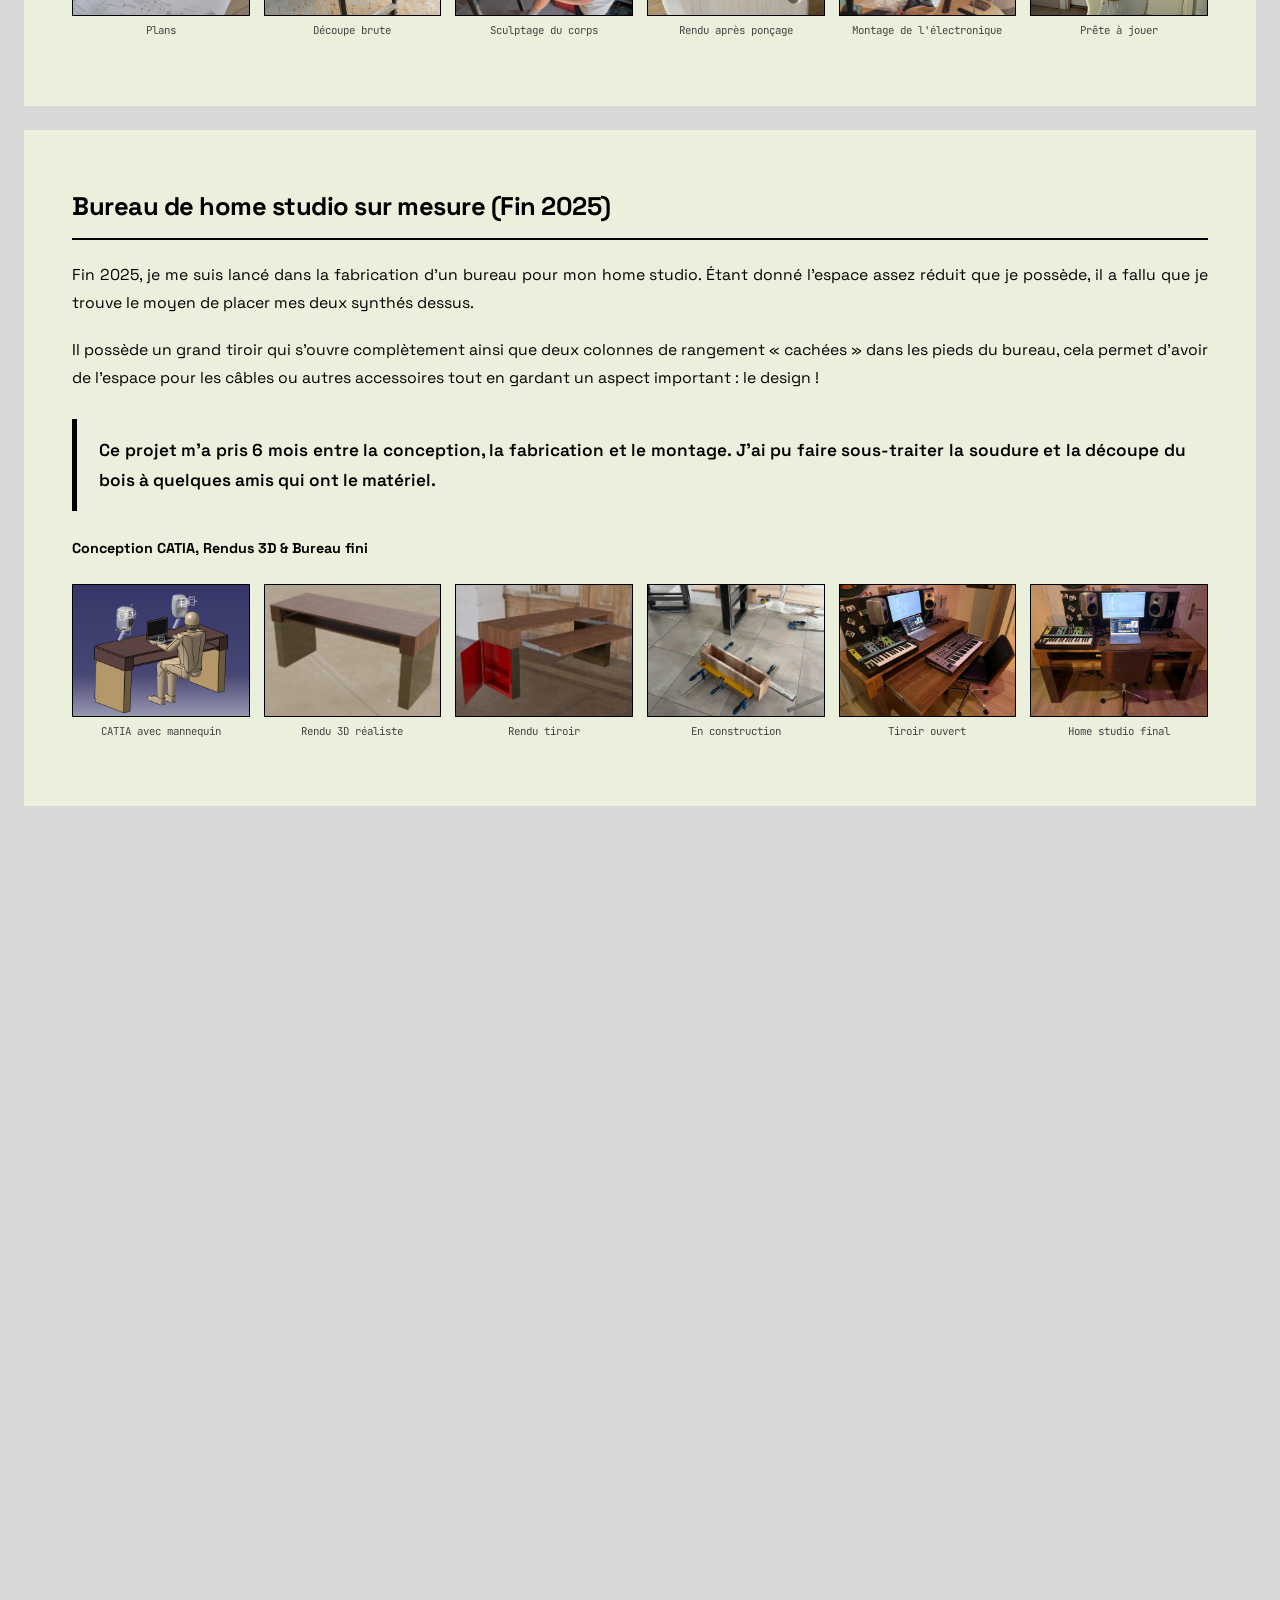
==== commit 70302d95: "Intégration d'Umami Analytics avec reverse proxy Netlify (_redirects)" ====
--- a/XXX_fichiers_site_web/index.html
+++ b/XXX_fichiers_site_web/index.html
@@ -11,6 +11,7 @@
   <link href="https://fonts.googleapis.com/css2?family=JetBrains+Mono:wght@400;500;700&family=Space+Grotesk:wght@400;500;600;700&display=swap" rel="stylesheet">
 
   <link rel="stylesheet" href="style.css">
+  <script defer src="/assets/app.js" data-website-id="5671efb8-1726-4008-b2d2-1ea9b1476cae" data-host-url="/assets/api"></script>
 </head>
 <body>
 
--- a/XXX_fichiers_site_web/style.css
+++ b/XXX_fichiers_site_web/style.css
@@ -1148,9 +1148,16 @@
   padding: 12px 0 10px 0;
 }
 
-.stage-gallery-grid {
-  grid-template-columns: repeat(3, 130px) !important;
-  gap: 12px;
+#autres-projets .gallery-grid {
+  display: flex;
+  flex-wrap: wrap;
+  justify-content: center;
+  gap: 14px;
+}
+
+#autres-projets .gallery-card {
+  flex: 0 0 calc((100% - 70px) / 6);
+  width: calc((100% - 70px) / 6);
 }
 
 .gallery-card {
@@ -1590,6 +1597,11 @@
     gap: 12px;
   }
 
+  #autres-projets .gallery-card {
+    flex: 0 0 calc((100% - 24px) / 3);
+    width: calc((100% - 24px) / 3);
+  }
+
   .machina-visuals-grid {
     grid-template-columns: 1fr 1fr;
     gap: 16px;
@@ -1969,9 +1981,13 @@
     padding: 8px 0;
   }
 
-  .stage-gallery-grid {
-    grid-template-columns: repeat(3, 100px) !important;
-    gap: 8px;
+  #autres-projets .gallery-grid {
+    gap: 10px;
+  }
+
+  #autres-projets .gallery-card {
+    flex: 0 0 calc((100% - 10px) / 2);
+    width: calc((100% - 10px) / 2);
   }
 
   /* 07. Section 05 : Projets en cours */
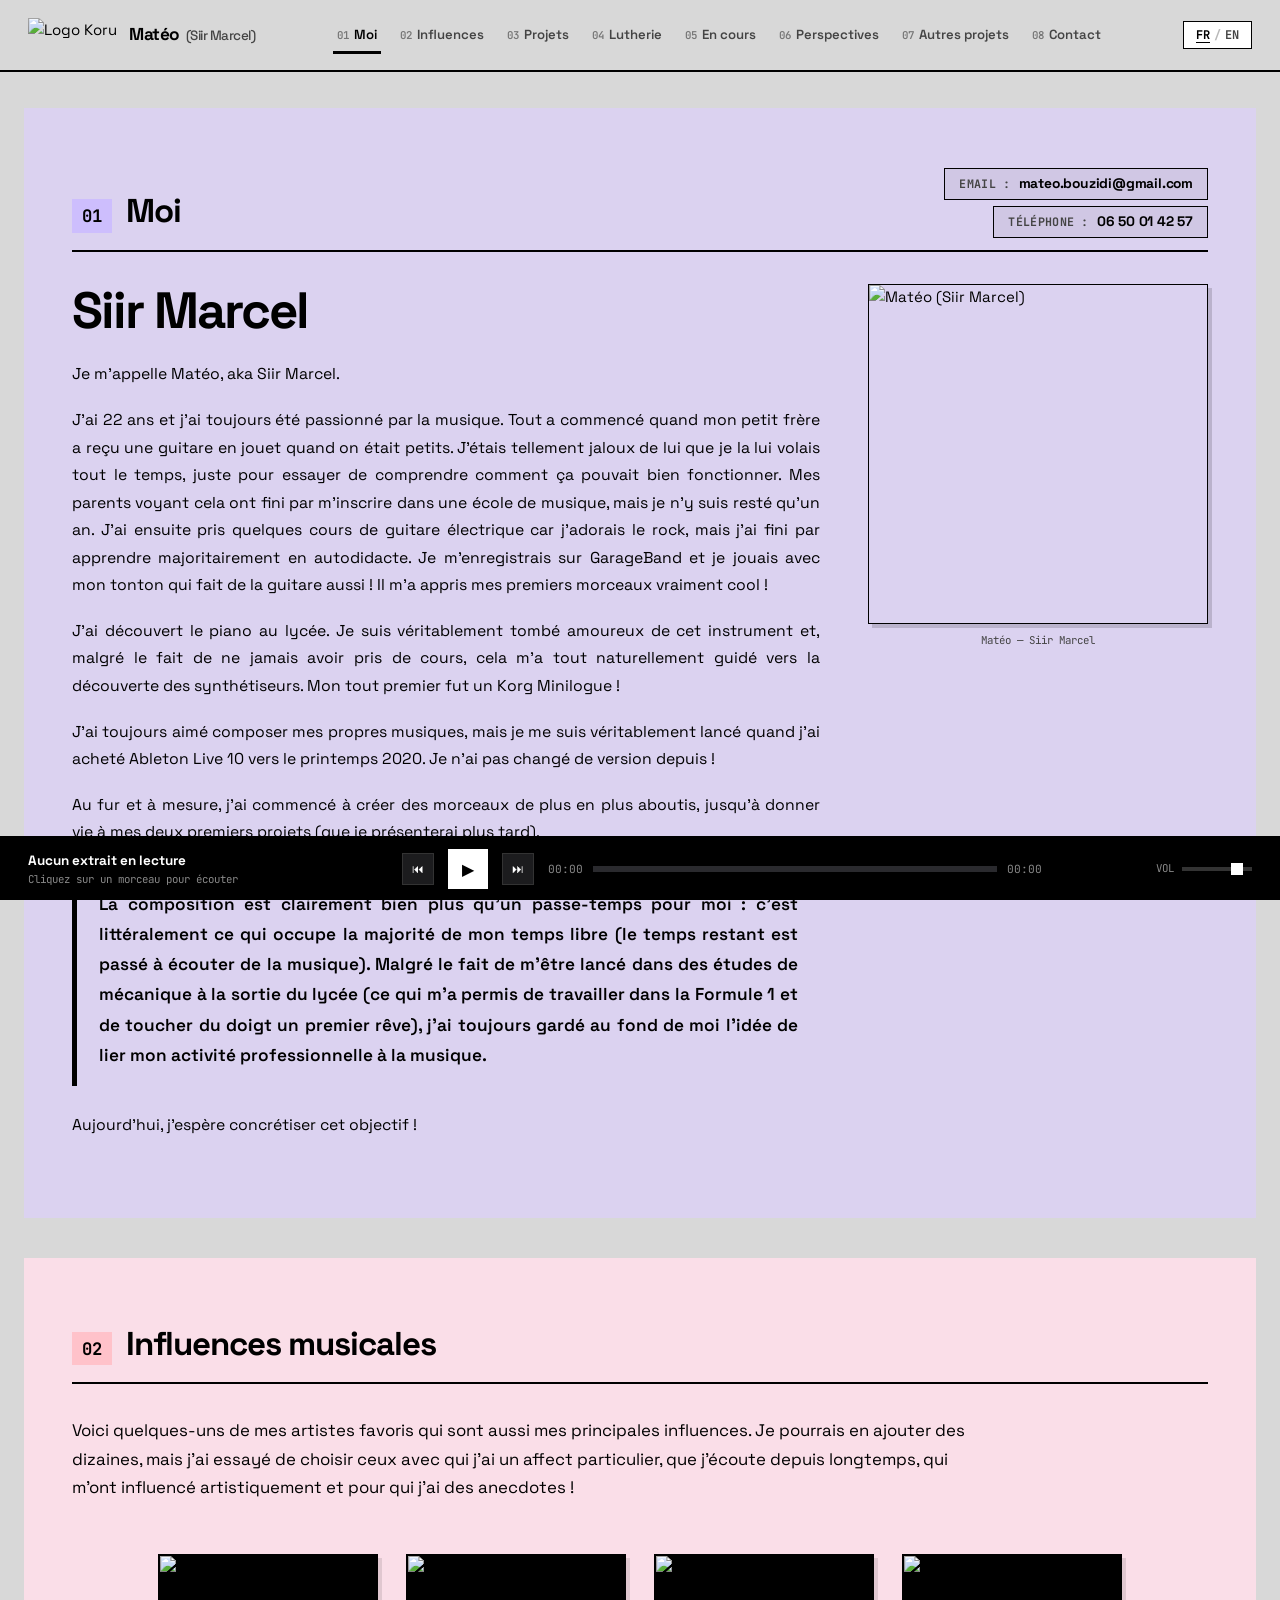
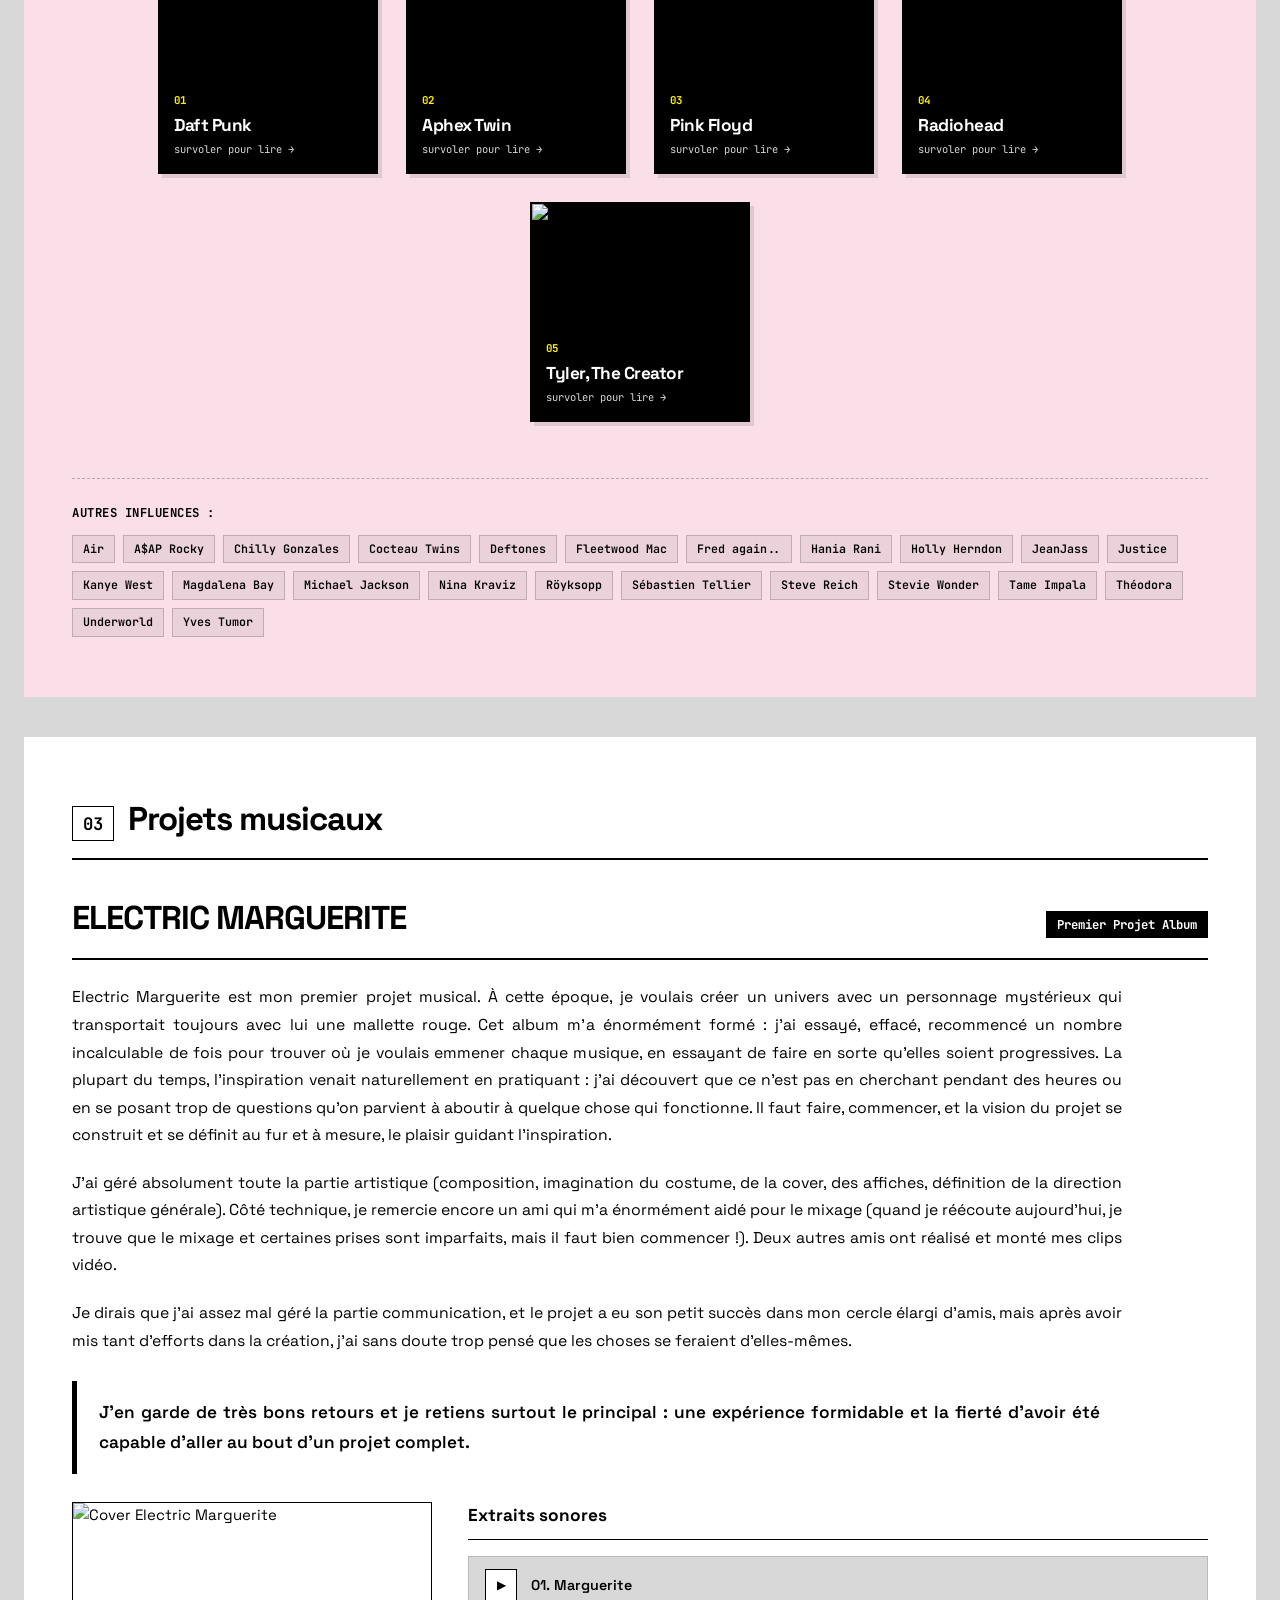
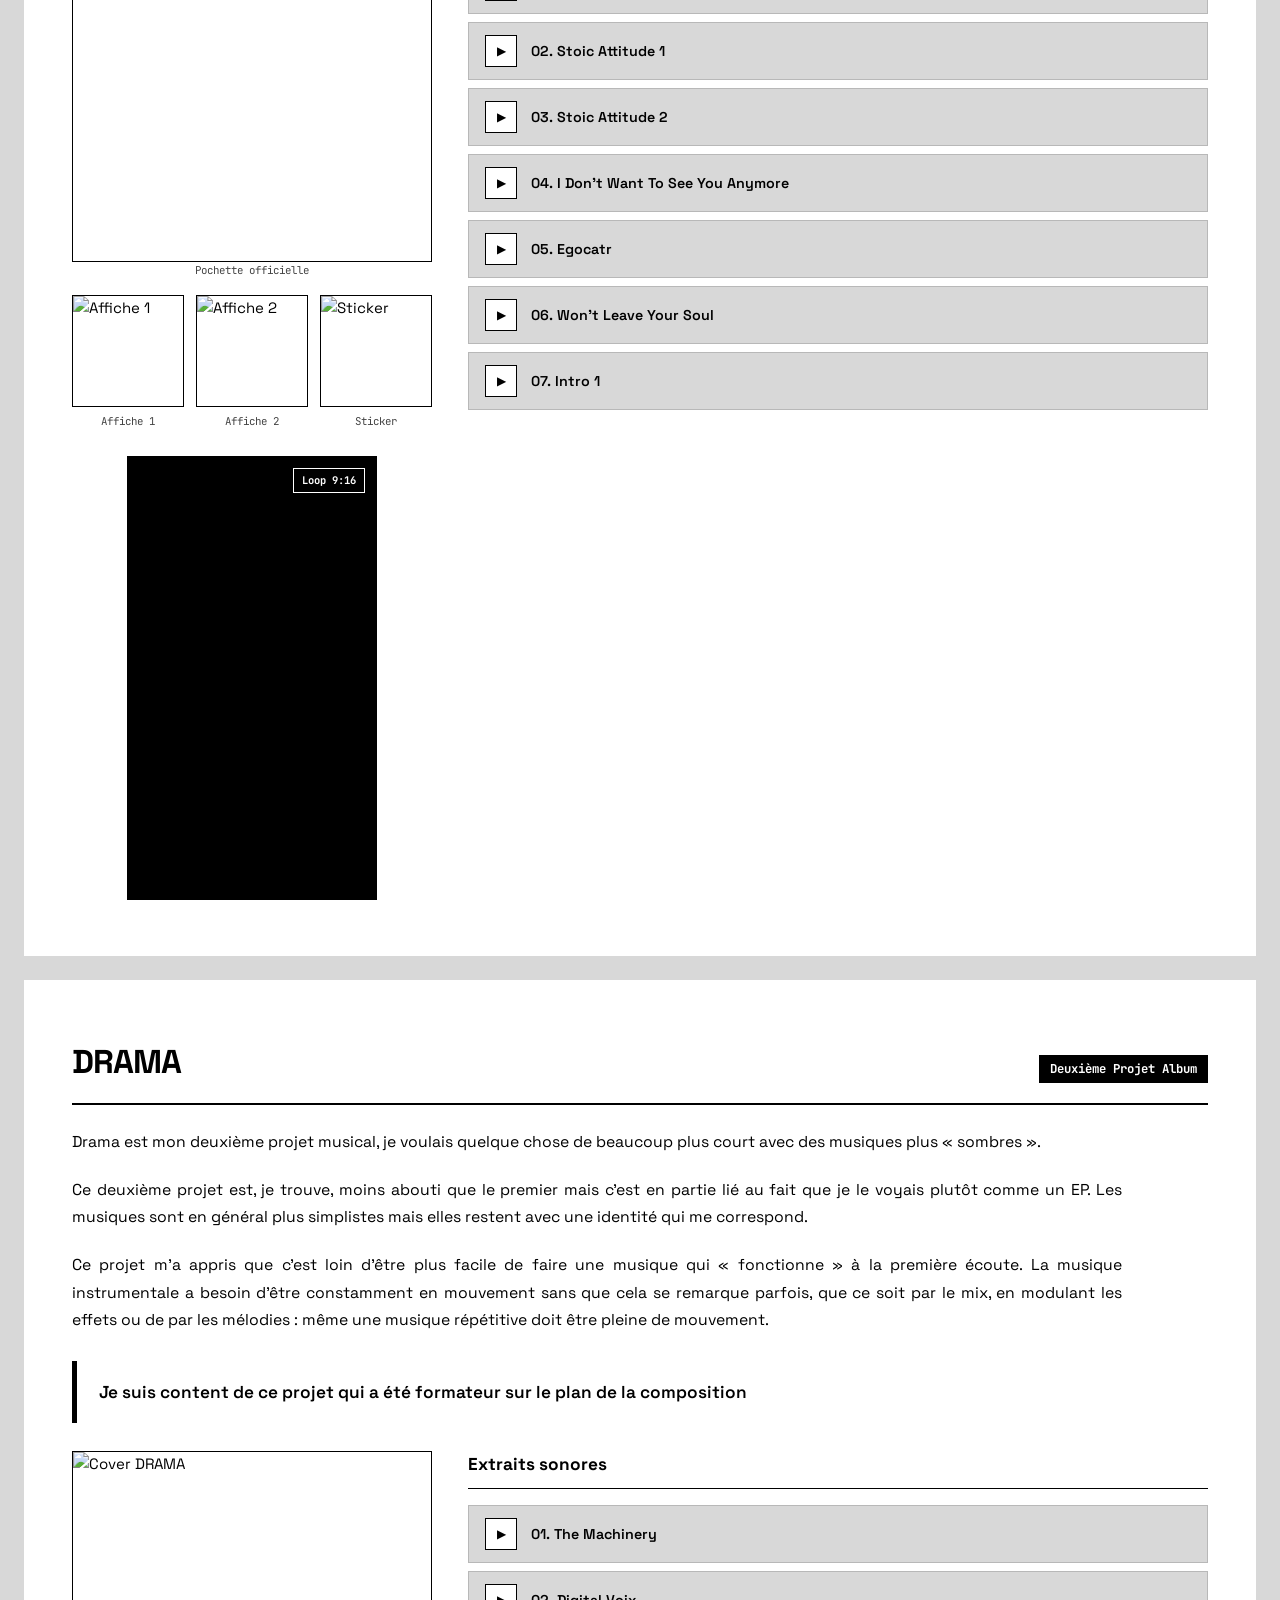
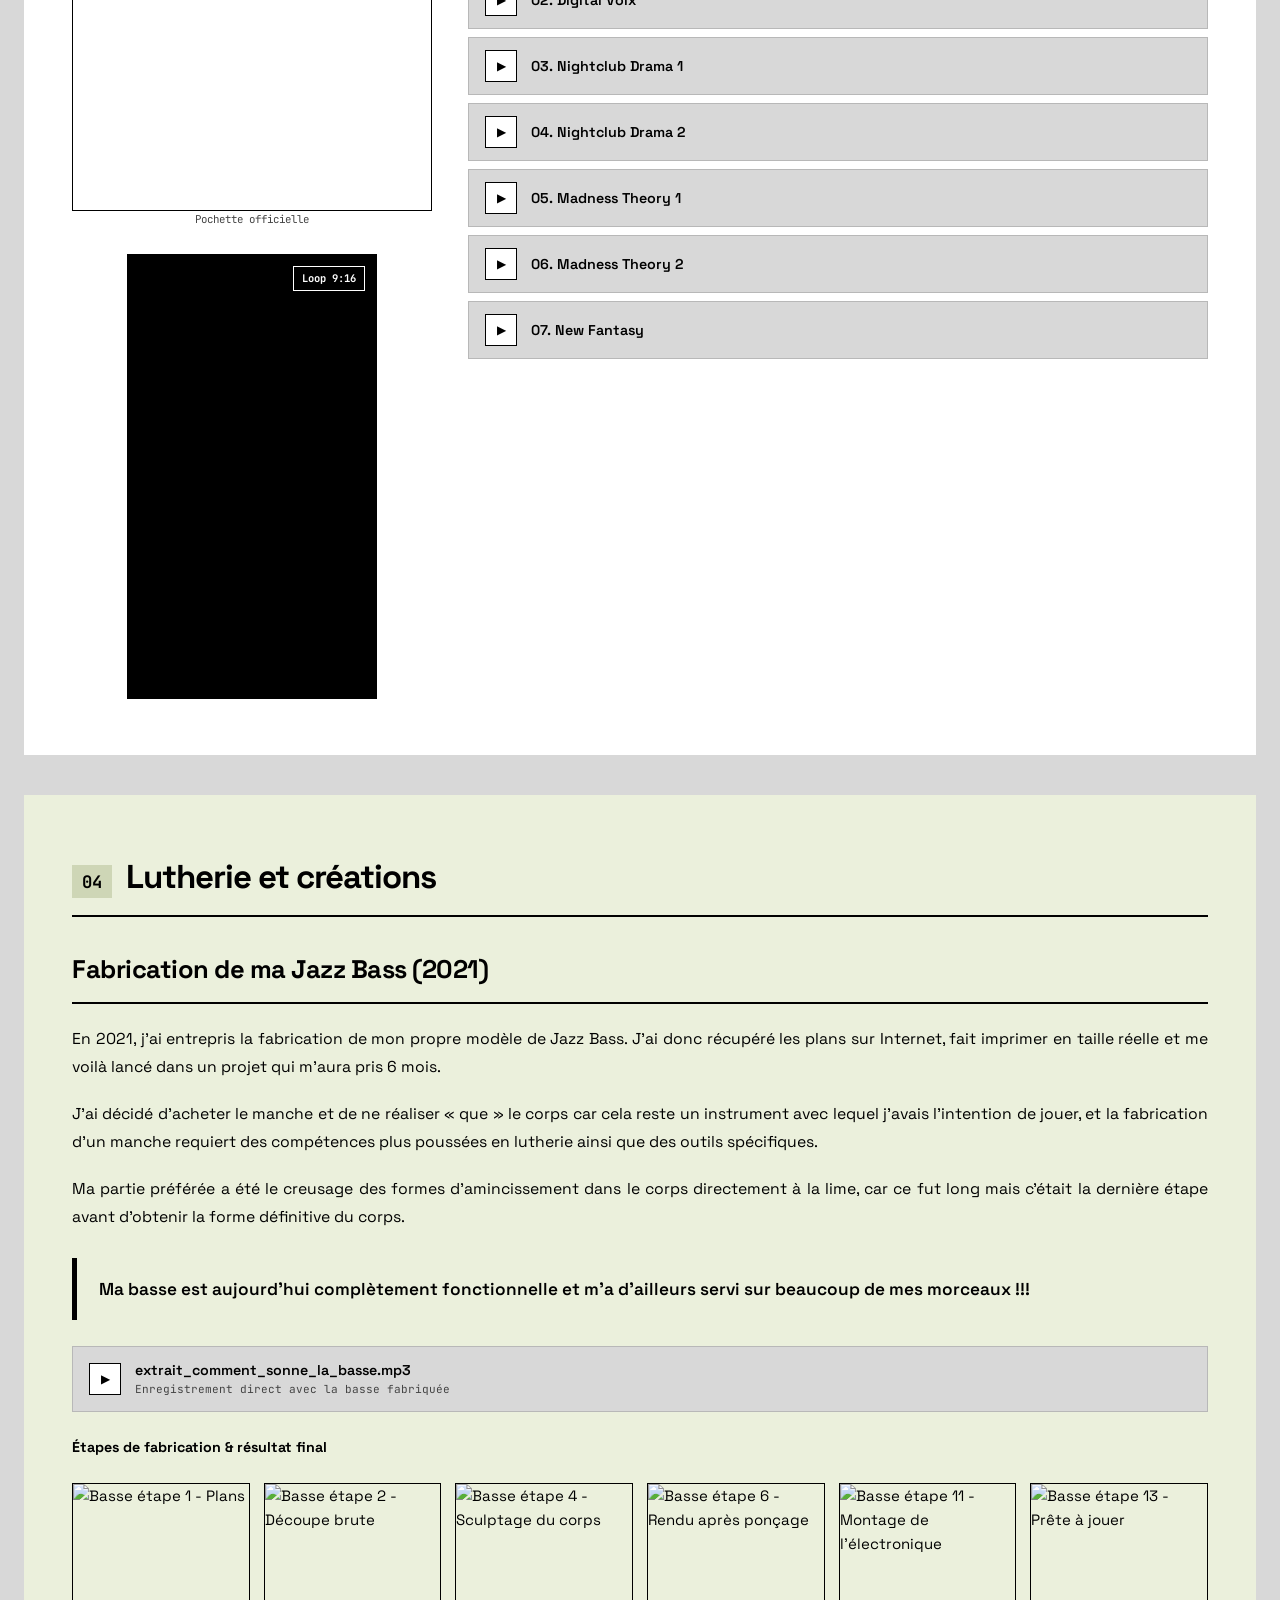
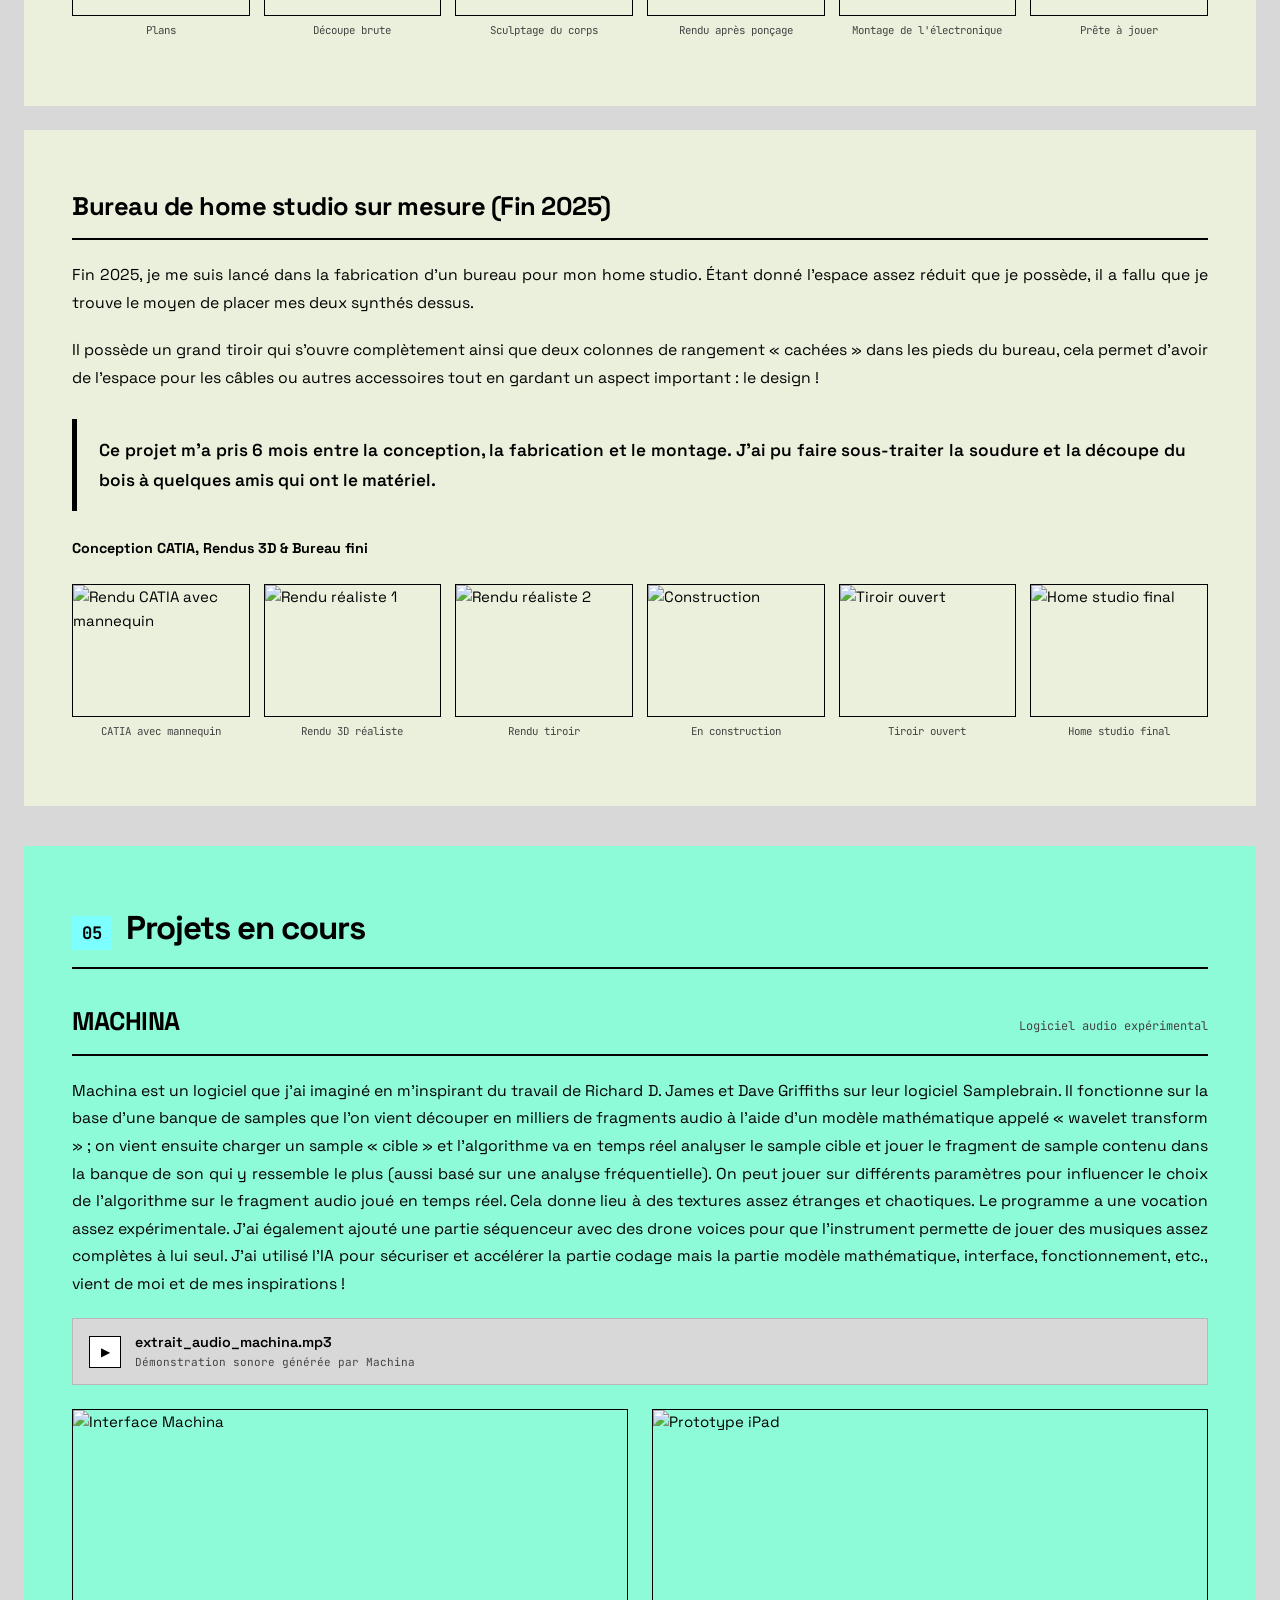
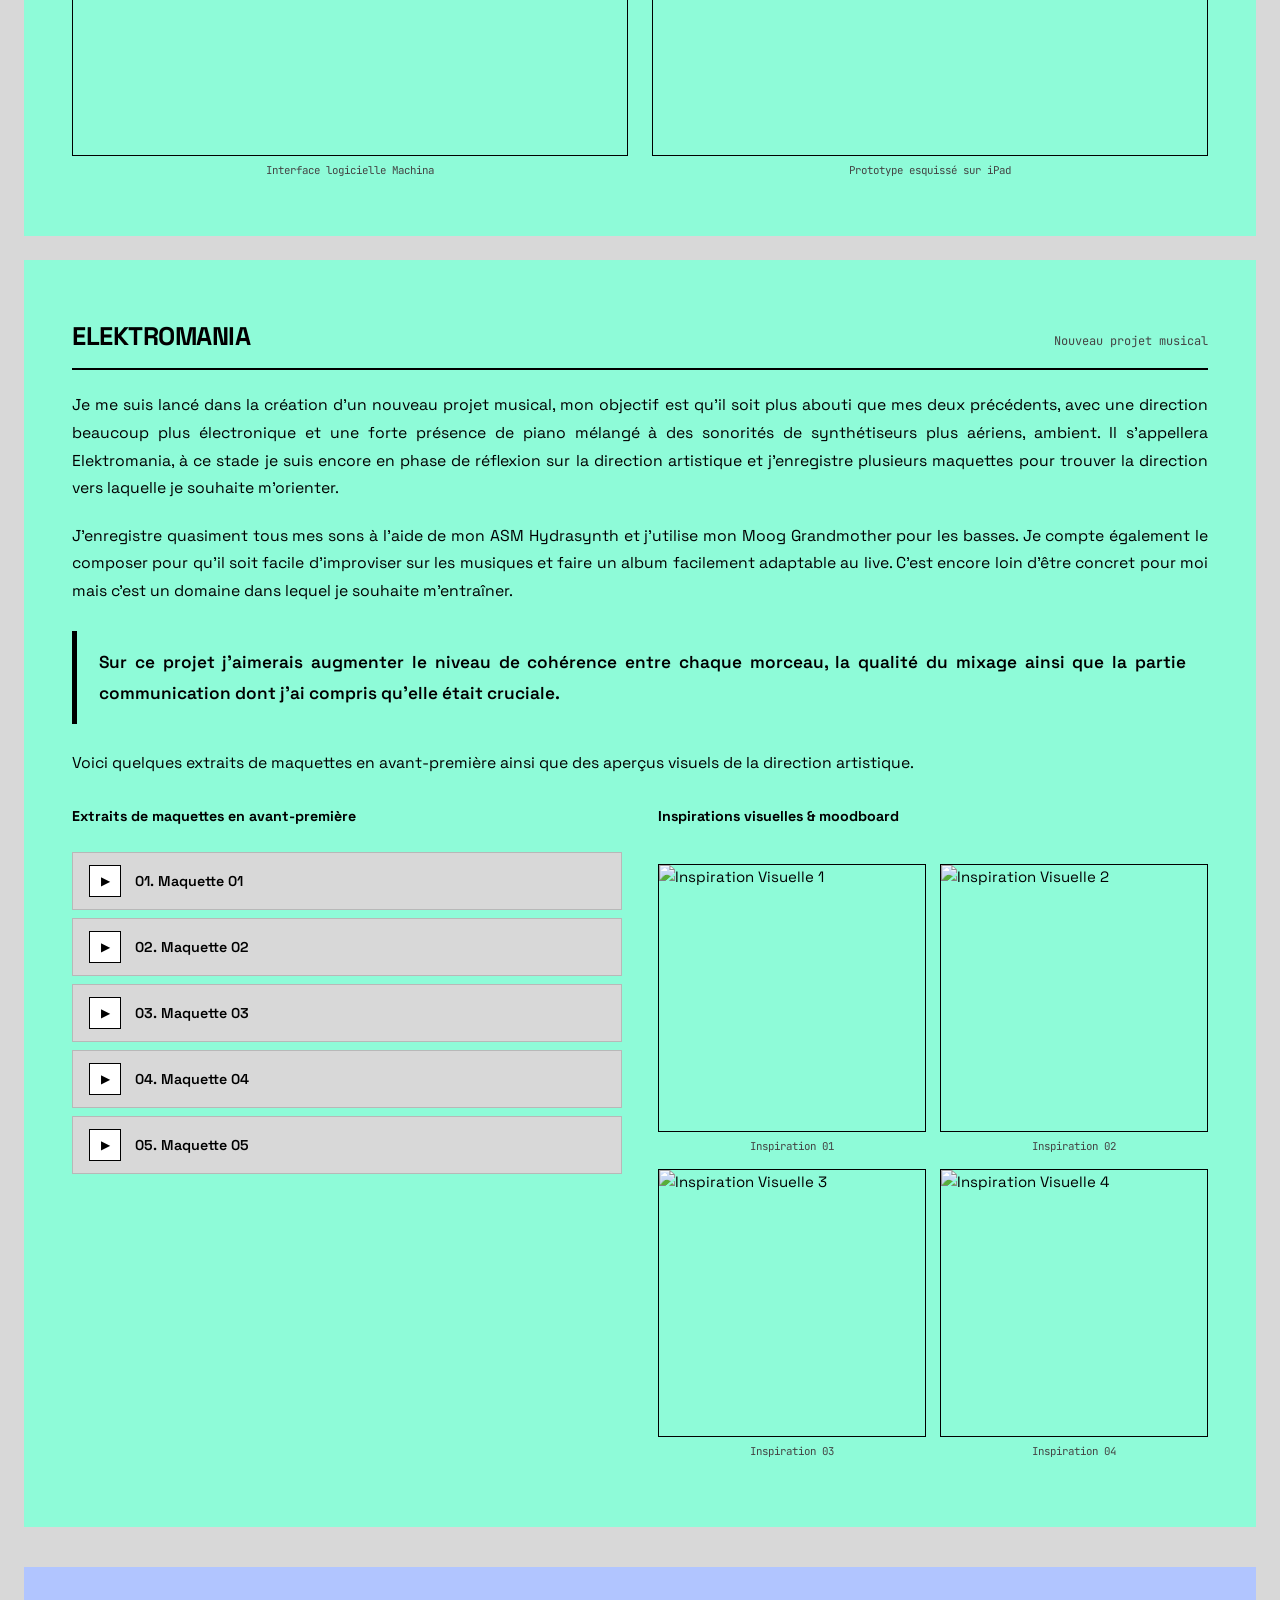
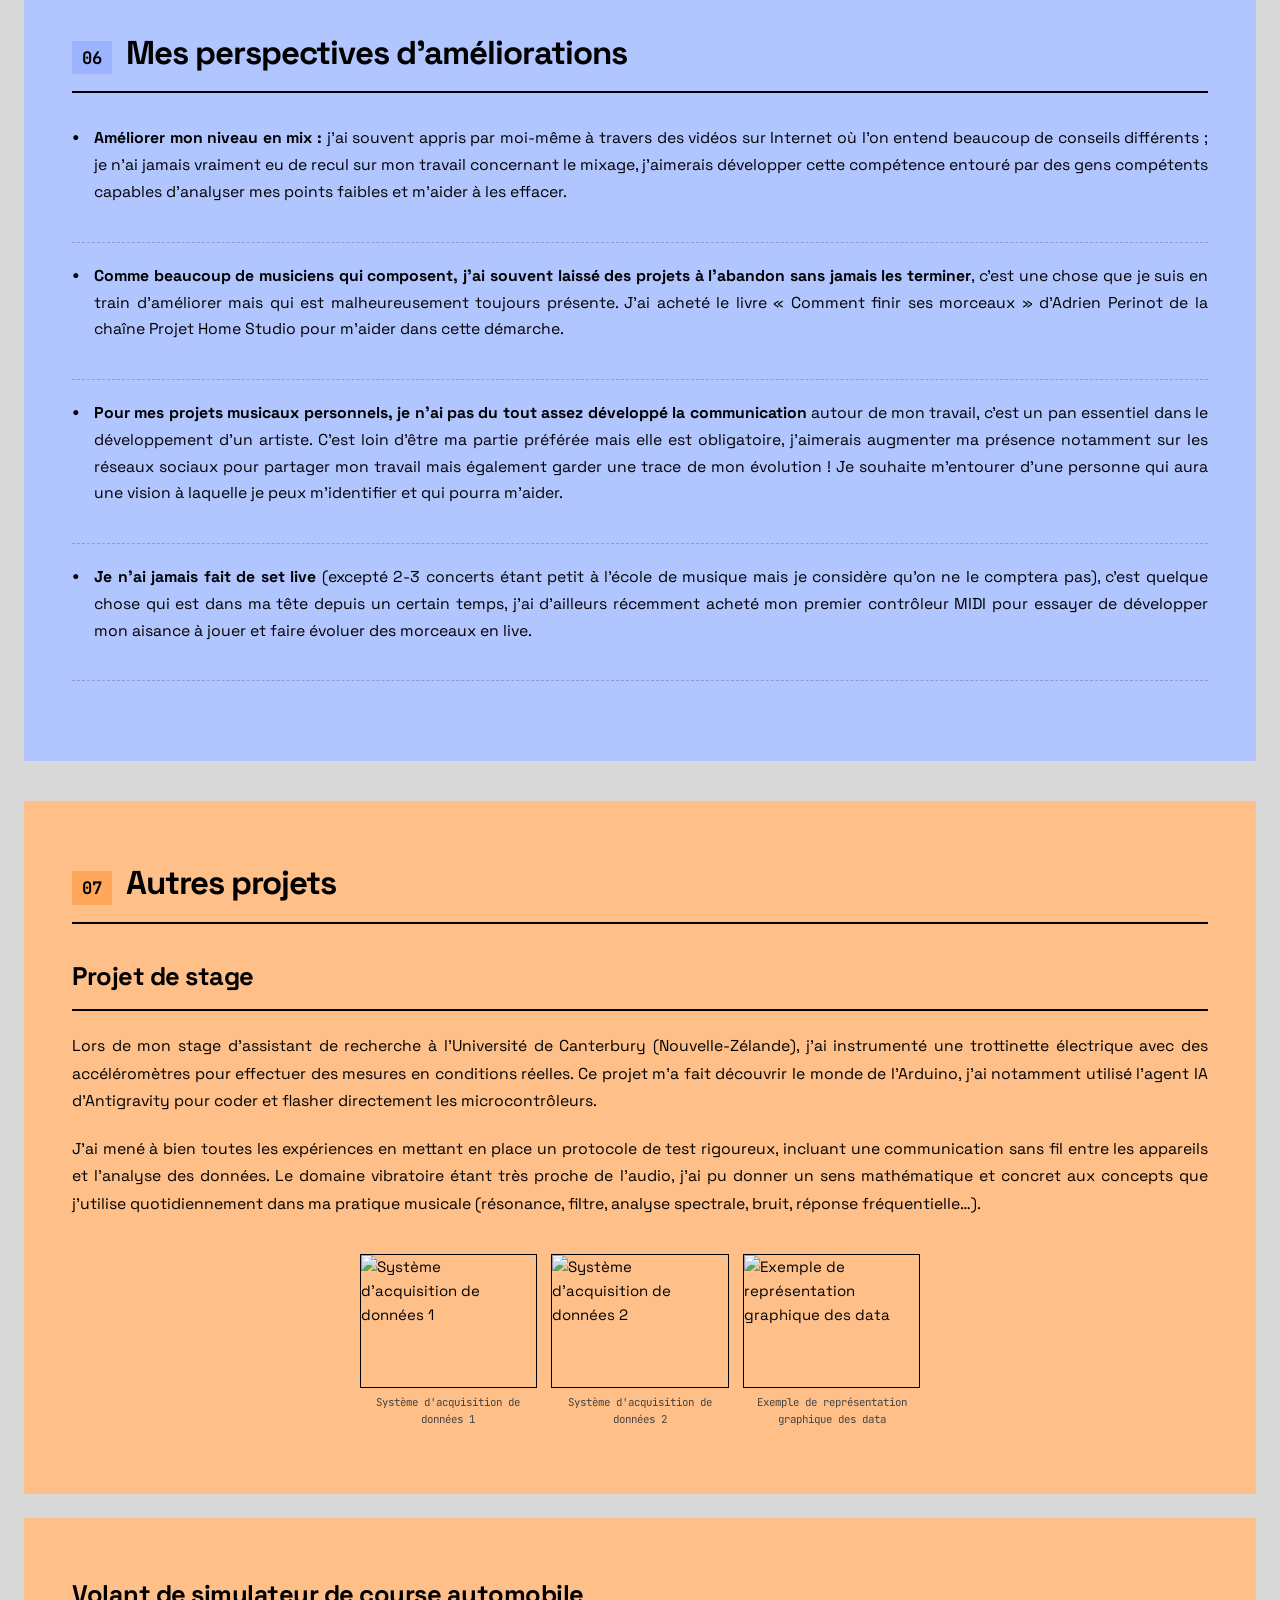
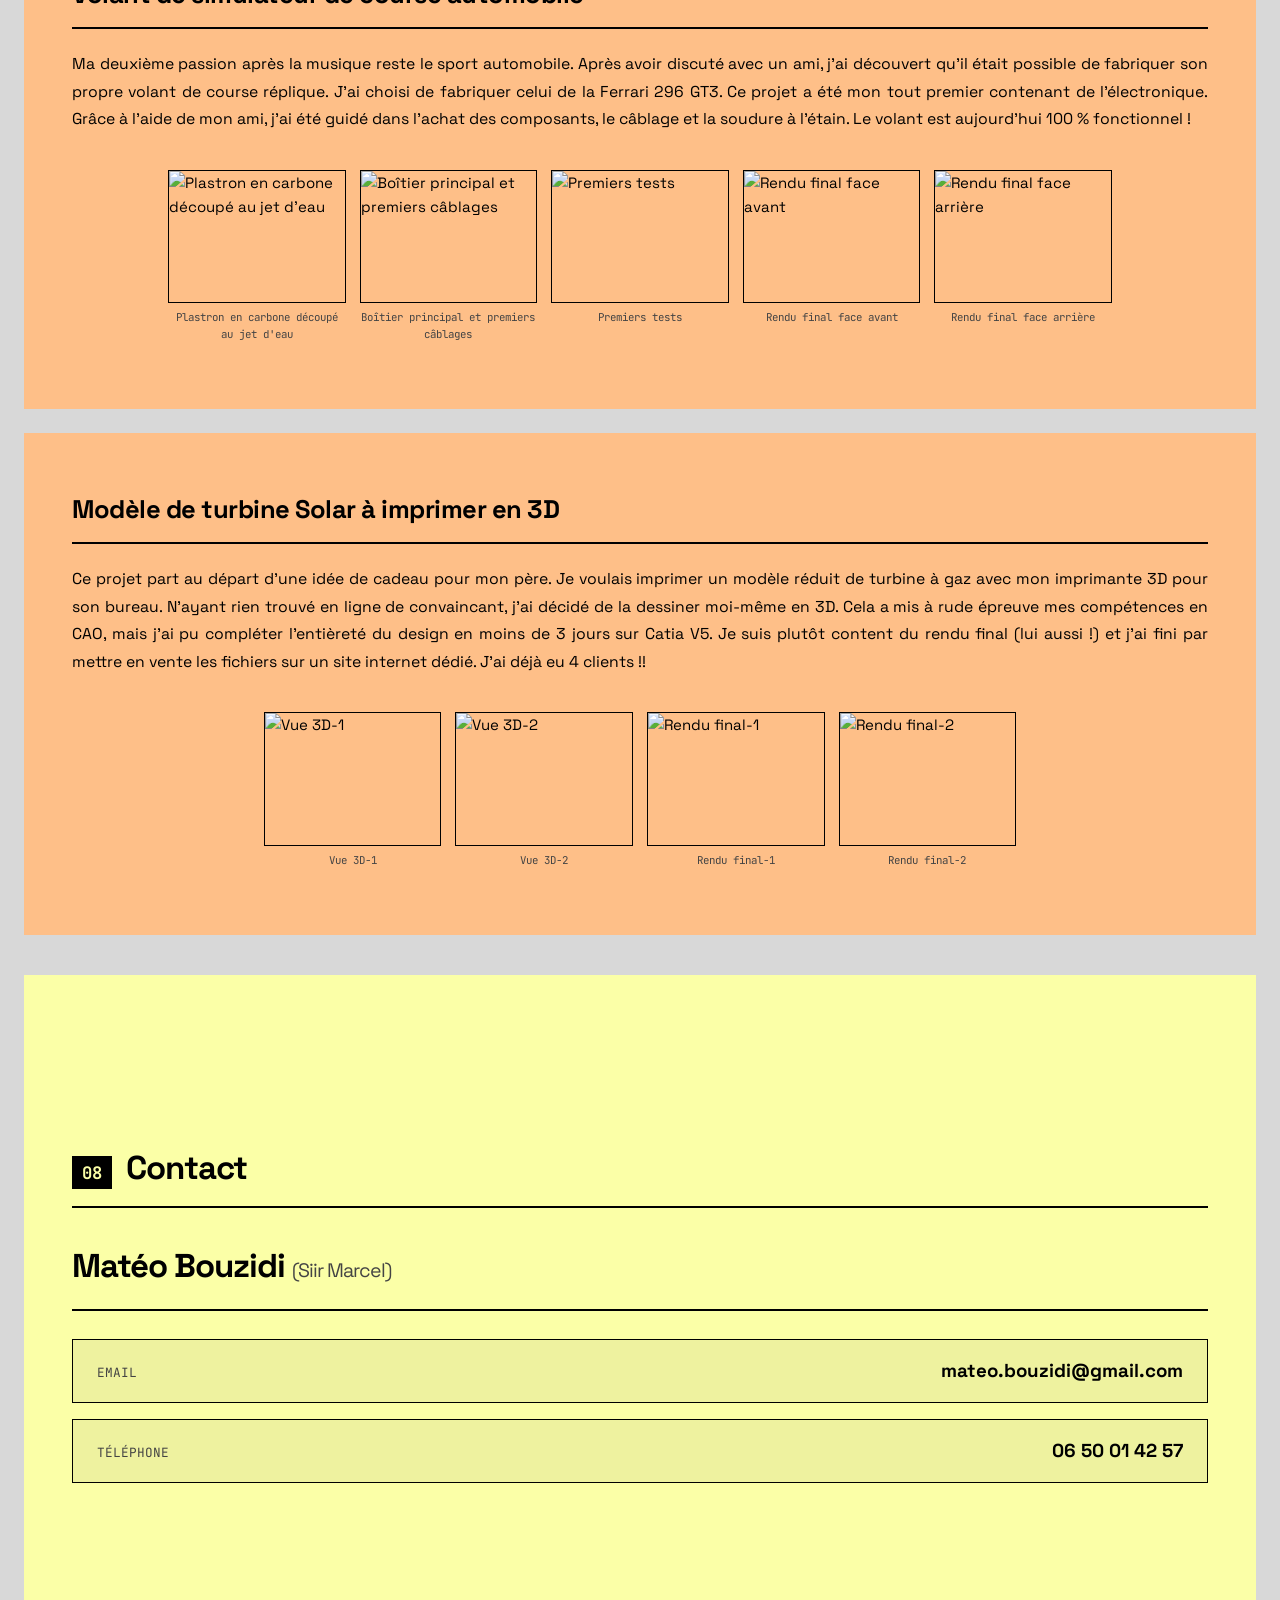
==== commit c230e880: "Migration des images en WebP et des extraits audio en MP3 + archivage des anciennes versions dans ZZ" ====
--- a/XXX_fichiers_site_web/index.html
+++ b/XXX_fichiers_site_web/index.html
@@ -11,7 +11,7 @@
   <link href="https://fonts.googleapis.com/css2?family=JetBrains+Mono:wght@400;500;700&family=Space+Grotesk:wght@400;500;600;700&display=swap" rel="stylesheet">
 
   <link rel="stylesheet" href="style.css">
-  <script defer src="/assets/app.js" data-website-id="5671efb8-1726-4008-b2d2-1ea9b1476cae" data-host-url="/assets/api"></script>
+  <script defer src="/assets/app.js" data-website-id="5671efb8-1726-4008-b2d2-1ea9b1476cae" data-host-url="/assets"></script>
 </head>
 <body>
 
@@ -21,7 +21,7 @@
   <header class="site-header">
     <div class="header-inner">
       <div class="brand-group">
-        <img src="../7_logo_koru/koru_white_bg-removebg-preview.png" alt="Logo Koru" class="koru-logo">
+        <img src="./7_logo_koru/koru_white_bg-removebg-preview.png" alt="Logo Koru" class="koru-logo">
         <a href="#moi" class="brand-name">
           <strong>Matéo</strong> <span class="brand-alias">(Siir Marcel)</span>
         </a>
@@ -93,7 +93,7 @@
 
           <div class="moi-photo-col">
             <div class="moi-photo-box">
-              <img src="../1_moi/photo_de_moi.jpg" alt="Matéo (Siir Marcel)" class="zoom-image moi-photo-img" data-caption="Matéo (Siir Marcel)">
+              <img src="./1_moi/photo_de_moi.webp" alt="Matéo (Siir Marcel)" class="zoom-image moi-photo-img" data-caption="Matéo (Siir Marcel)">
               <span class="img-legend">Matéo — Siir Marcel</span>
             </div>
           </div>
@@ -122,7 +122,7 @@
           <div class="flip-card-wrapper card-daft" tabindex="0">
             <div class="flip-card-inner">
               <div class="flip-card-front">
-                <img src="../2_influences%20musicales/daft_punk/DaftPunk_HomeworkLP.jpg" alt="Daft Punk" class="artist-square-img">
+                <img src="./2_influences%20musicales/daft_punk/DaftPunk_HomeworkLP.webp" alt="Daft Punk" class="artist-square-img">
                 <div class="artist-front-overlay">
                   <span class="artist-num">01</span>
                   <h3 class="artist-title">Daft Punk</h3>
@@ -144,7 +144,7 @@
           <div class="flip-card-wrapper card-aphex" tabindex="0">
             <div class="flip-card-inner">
               <div class="flip-card-front">
-                <img src="../2_influences%20musicales/aphex_twin/Aphex%20Twin%20logo.gif" alt="Aphex Twin" class="artist-square-img">
+                <img src="./2_influences%20musicales/aphex_twin/Aphex%20Twin%20logo.gif" alt="Aphex Twin" class="artist-square-img">
                 <div class="artist-front-overlay">
                   <span class="artist-num">02</span>
                   <h3 class="artist-title">Aphex Twin</h3>
@@ -166,7 +166,7 @@
           <div class="flip-card-wrapper card-pink" tabindex="0">
             <div class="flip-card-inner">
               <div class="flip-card-front">
-                <img src="../2_influences%20musicales/pink_floyd/d2fc536_6401-1e6ijhq.m233.avif" alt="Pink Floyd" class="artist-square-img">
+                <img src="./2_influences%20musicales/pink_floyd/d2fc536_6401-1e6ijhq.m233.avif" alt="Pink Floyd" class="artist-square-img">
                 <div class="artist-front-overlay">
                   <span class="artist-num">03</span>
                   <h3 class="artist-title">Pink Floyd</h3>
@@ -188,7 +188,7 @@
           <div class="flip-card-wrapper card-radiohead" tabindex="0">
             <div class="flip-card-inner">
               <div class="flip-card-front">
-                <img src="../2_influences%20musicales/radiohead/the-current-radiohead-logo-remade-in-crisp-4k-v0-cpv5992jfwne1.png" alt="Radiohead" class="artist-square-img">
+                <img src="./2_influences%20musicales/radiohead/the-current-radiohead-logo-remade-in-crisp-4k-v0-cpv5992jfwne1.webp" alt="Radiohead" class="artist-square-img">
                 <div class="artist-front-overlay">
                   <span class="artist-num">04</span>
                   <h3 class="artist-title">Radiohead</h3>
@@ -210,7 +210,7 @@
           <div class="flip-card-wrapper card-tyler" tabindex="0">
             <div class="flip-card-inner">
               <div class="flip-card-front">
-                <img src="../2_influences%20musicales/Tyler_the_creator/2048.webp" alt="Tyler the Creator" class="artist-square-img">
+                <img src="./2_influences%20musicales/Tyler_the_creator/2048.webp" alt="Tyler the Creator" class="artist-square-img">
                 <div class="artist-front-overlay">
                   <span class="artist-num">05</span>
                   <h3 class="artist-title">Tyler, The Creator</h3>
@@ -292,22 +292,22 @@
             <div class="album-media-col">
               <!-- Pochette officielle (Cover avant la vidéo) -->
               <div class="album-cover-box">
-                <img src="../3_projets_musicaux/ELECTRIC%20MARGERITE/ELECTRIC%20MARGUERITE%20COVER.png" alt="Cover Electric Marguerite" class="zoom-image" data-caption="Pochette officielle — ELECTRIC MARGUERITE">
+                <img src="./3_projets_musicaux/ELECTRIC%20MARGERITE/ELECTRIC_MARGUERITE_COVER.webp" alt="Cover Electric Marguerite" class="zoom-image" data-caption="Pochette officielle — ELECTRIC MARGUERITE">
                 <span class="img-legend">Pochette officielle</span>
               </div>
 
               <!-- Visuels secondaires & Stickers -->
               <div class="album-thumbs-row">
                 <div class="thumb-wrap">
-                  <img src="../3_projets_musicaux/ELECTRIC%20MARGERITE/images%20et%20stickers/AFFICHE_1.png" alt="Affiche 1" class="zoom-image" data-caption="Affiche promotionnelle #1">
+                  <img src="./3_projets_musicaux/ELECTRIC%20MARGERITE/images%20et%20stickers/AFFICHE_1.webp" alt="Affiche 1" class="zoom-image" data-caption="Affiche promotionnelle #1">
                   <span class="img-legend">Affiche 1</span>
                 </div>
                 <div class="thumb-wrap">
-                  <img src="../3_projets_musicaux/ELECTRIC%20MARGERITE/images%20et%20stickers/affiche_2.jpg" alt="Affiche 2" class="zoom-image" data-caption="Affiche promotionnelle #2">
+                  <img src="./3_projets_musicaux/ELECTRIC%20MARGERITE/images%20et%20stickers/affiche_2.webp" alt="Affiche 2" class="zoom-image" data-caption="Affiche promotionnelle #2">
                   <span class="img-legend">Affiche 2</span>
                 </div>
                 <div class="thumb-wrap">
-                  <img src="../3_projets_musicaux/ELECTRIC%20MARGERITE/images%20et%20stickers/sticker.png" alt="Sticker" class="zoom-image" data-caption="Sticker Electric Marguerite">
+                  <img src="./3_projets_musicaux/ELECTRIC%20MARGERITE/images%20et%20stickers/sticker.webp" alt="Sticker" class="zoom-image" data-caption="Sticker Electric Marguerite">
                   <span class="img-legend">Sticker</span>
                 </div>
               </div>
@@ -315,7 +315,7 @@
               <!-- Vidéo 9:16 boucle sans son -->
               <div class="video-container-9-16">
                 <video autoplay loop muted playsinline class="video-loop-9-16">
-                  <source src="../3_projets_musicaux/ELECTRIC%20MARGERITE/video/MARGUERITE.mov" type="video/mp4">
+                  <source src="./3_projets_musicaux/ELECTRIC%20MARGERITE/video/MARGUERITE.mov" type="video/mp4">
                 </video>
                 <span class="video-pill-tag">Loop 9:16</span>
               </div>
@@ -328,7 +328,7 @@
               </div>
 
               <div class="tracks-list" data-album="Electric Marguerite">
-                <div class="track-item" data-src="../3_projets_musicaux/ELECTRIC%20MARGERITE/extraits%20sonores/marguerite.wav" data-title="Marguerite">
+                <div class="track-item" data-src="./3_projets_musicaux/ELECTRIC%20MARGERITE/extraits%20sonores/marguerite.mp3" data-title="Marguerite">
                   <button class="track-btn"><span class="btn-symbol">▶</span></button>
                   <div class="track-meta">
                     <span class="track-title">01. Marguerite</span>
@@ -336,7 +336,7 @@
                   <div class="track-bars"><span></span><span></span><span></span></div>
                 </div>
 
-                <div class="track-item" data-src="../3_projets_musicaux/ELECTRIC%20MARGERITE/extraits%20sonores/stoic_attitude_1.wav" data-title="Stoic Attitude (Part 1)">
+                <div class="track-item" data-src="./3_projets_musicaux/ELECTRIC%20MARGERITE/extraits%20sonores/stoic_attitude_1.mp3" data-title="Stoic Attitude (Part 1)">
                   <button class="track-btn"><span class="btn-symbol">▶</span></button>
                   <div class="track-meta">
                     <span class="track-title">02. Stoic Attitude 1</span>
@@ -344,7 +344,7 @@
                   <div class="track-bars"><span></span><span></span><span></span></div>
                 </div>
 
-                <div class="track-item" data-src="../3_projets_musicaux/ELECTRIC%20MARGERITE/extraits%20sonores/stoic_attitude_2.wav" data-title="Stoic Attitude (Part 2)">
+                <div class="track-item" data-src="./3_projets_musicaux/ELECTRIC%20MARGERITE/extraits%20sonores/stoic_attitude_2.mp3" data-title="Stoic Attitude (Part 2)">
                   <button class="track-btn"><span class="btn-symbol">▶</span></button>
                   <div class="track-meta">
                     <span class="track-title">03. Stoic Attitude 2</span>
@@ -352,7 +352,7 @@
                   <div class="track-bars"><span></span><span></span><span></span></div>
                 </div>
 
-                <div class="track-item" data-src="../3_projets_musicaux/ELECTRIC%20MARGERITE/extraits%20sonores/i_dont_want_to_see_you_anymore.wav" data-title="I Don't Want To See You Anymore">
+                <div class="track-item" data-src="./3_projets_musicaux/ELECTRIC%20MARGERITE/extraits%20sonores/i_dont_want_to_see_you_anymore.mp3" data-title="I Don't Want To See You Anymore">
                   <button class="track-btn"><span class="btn-symbol">▶</span></button>
                   <div class="track-meta">
                     <span class="track-title">04. I Don't Want To See You Anymore</span>
@@ -360,7 +360,7 @@
                   <div class="track-bars"><span></span><span></span><span></span></div>
                 </div>
 
-                <div class="track-item" data-src="../3_projets_musicaux/ELECTRIC%20MARGERITE/extraits%20sonores/egocatr.wav" data-title="Egocatr">
+                <div class="track-item" data-src="./3_projets_musicaux/ELECTRIC%20MARGERITE/extraits%20sonores/egocatr.mp3" data-title="Egocatr">
                   <button class="track-btn"><span class="btn-symbol">▶</span></button>
                   <div class="track-meta">
                     <span class="track-title">05. Egocatr</span>
@@ -368,7 +368,7 @@
                   <div class="track-bars"><span></span><span></span><span></span></div>
                 </div>
 
-                <div class="track-item" data-src="../3_projets_musicaux/ELECTRIC%20MARGERITE/extraits%20sonores/wont_leave_your_soul.wav" data-title="Won't Leave Your Soul">
+                <div class="track-item" data-src="./3_projets_musicaux/ELECTRIC%20MARGERITE/extraits%20sonores/wont_leave_your_soul.mp3" data-title="Won't Leave Your Soul">
                   <button class="track-btn"><span class="btn-symbol">▶</span></button>
                   <div class="track-meta">
                     <span class="track-title">06. Won't Leave Your Soul</span>
@@ -376,7 +376,7 @@
                   <div class="track-bars"><span></span><span></span><span></span></div>
                 </div>
 
-                <div class="track-item" data-src="../3_projets_musicaux/ELECTRIC%20MARGERITE/extraits%20sonores/intro_1.wav" data-title="Intro (1)">
+                <div class="track-item" data-src="./3_projets_musicaux/ELECTRIC%20MARGERITE/extraits%20sonores/intro_1.mp3" data-title="Intro (1)">
                   <button class="track-btn"><span class="btn-symbol">▶</span></button>
                   <div class="track-meta">
                     <span class="track-title">07. Intro 1</span>
@@ -407,14 +407,14 @@
             <div class="album-media-col">
               <!-- Pochette officielle DRAMA (Cover avant la vidéo) -->
               <div class="album-cover-box">
-                <img src="../3_projets_musicaux/DRAMA/drama%20cover.png" alt="Cover DRAMA" class="zoom-image" data-caption="Pochette officielle — DRAMA">
+                <img src="./3_projets_musicaux/DRAMA/drama_cover.webp" alt="Cover DRAMA" class="zoom-image" data-caption="Pochette officielle — DRAMA">
                 <span class="img-legend">Pochette officielle</span>
               </div>
 
               <!-- Vidéo 9:16 boucle sans son -->
               <div class="video-container-9-16">
                 <video autoplay loop muted playsinline class="video-loop-9-16">
-                  <source src="../3_projets_musicaux/DRAMA/video/canva_drama_v4.mp4" type="video/mp4">
+                  <source src="./3_projets_musicaux/DRAMA/video/canva_drama_v4.mp4" type="video/mp4">
                 </video>
                 <span class="video-pill-tag">Loop 9:16</span>
               </div>
@@ -427,7 +427,7 @@
               </div>
 
               <div class="tracks-list" data-album="DRAMA">
-                <div class="track-item" data-src="../3_projets_musicaux/DRAMA/extrait_audio/the_machinery.wav" data-title="The Machinery">
+                <div class="track-item" data-src="./3_projets_musicaux/DRAMA/extrait_audio/the_machinery.mp3" data-title="The Machinery">
                   <button class="track-btn"><span class="btn-symbol">▶</span></button>
                   <div class="track-meta">
                     <span class="track-title">01. The Machinery</span>
@@ -435,7 +435,7 @@
                   <div class="track-bars"><span></span><span></span><span></span></div>
                 </div>
 
-                <div class="track-item" data-src="../3_projets_musicaux/DRAMA/extrait_audio/digital_voix.wav" data-title="Digital Voix">
+                <div class="track-item" data-src="./3_projets_musicaux/DRAMA/extrait_audio/digital_voix.mp3" data-title="Digital Voix">
                   <button class="track-btn"><span class="btn-symbol">▶</span></button>
                   <div class="track-meta">
                     <span class="track-title">02. Digital Voix</span>
@@ -443,7 +443,7 @@
                   <div class="track-bars"><span></span><span></span><span></span></div>
                 </div>
 
-                <div class="track-item" data-src="../3_projets_musicaux/DRAMA/extrait_audio/nightclub_drama_1.wav" data-title="Nightclub Drama 1">
+                <div class="track-item" data-src="./3_projets_musicaux/DRAMA/extrait_audio/nightclub_drama_1.mp3" data-title="Nightclub Drama 1">
                   <button class="track-btn"><span class="btn-symbol">▶</span></button>
                   <div class="track-meta">
                     <span class="track-title">03. Nightclub Drama 1</span>
@@ -451,7 +451,7 @@
                   <div class="track-bars"><span></span><span></span><span></span></div>
                 </div>
 
-                <div class="track-item" data-src="../3_projets_musicaux/DRAMA/extrait_audio/nightclub_drama_2.wav" data-title="Nightclub Drama 2">
+                <div class="track-item" data-src="./3_projets_musicaux/DRAMA/extrait_audio/nightclub_drama_2.mp3" data-title="Nightclub Drama 2">
                   <button class="track-btn"><span class="btn-symbol">▶</span></button>
                   <div class="track-meta">
                     <span class="track-title">04. Nightclub Drama 2</span>
@@ -459,7 +459,7 @@
                   <div class="track-bars"><span></span><span></span><span></span></div>
                 </div>
 
-                <div class="track-item" data-src="../3_projets_musicaux/DRAMA/extrait_audio/madness_theory_1.wav" data-title="Madness Theory 1">
+                <div class="track-item" data-src="./3_projets_musicaux/DRAMA/extrait_audio/madness_theory_1.mp3" data-title="Madness Theory 1">
                   <button class="track-btn"><span class="btn-symbol">▶</span></button>
                   <div class="track-meta">
                     <span class="track-title">05. Madness Theory 1</span>
@@ -467,7 +467,7 @@
                   <div class="track-bars"><span></span><span></span><span></span></div>
                 </div>
 
-                <div class="track-item" data-src="../3_projets_musicaux/DRAMA/extrait_audio/madness_theory_2.wav" data-title="Madness Theory 2">
+                <div class="track-item" data-src="./3_projets_musicaux/DRAMA/extrait_audio/madness_theory_2.mp3" data-title="Madness Theory 2">
                   <button class="track-btn"><span class="btn-symbol">▶</span></button>
                   <div class="track-meta">
                     <span class="track-title">06. Madness Theory 2</span>
@@ -475,7 +475,7 @@
                   <div class="track-bars"><span></span><span></span><span></span></div>
                 </div>
 
-                <div class="track-item" data-src="../3_projets_musicaux/DRAMA/extrait_audio/new_fantasy.wav" data-title="New Fantasy">
+                <div class="track-item" data-src="./3_projets_musicaux/DRAMA/extrait_audio/new_fantasy.mp3" data-title="New Fantasy">
                   <button class="track-btn"><span class="btn-symbol">▶</span></button>
                   <div class="track-meta">
                     <span class="track-title">07. New Fantasy</span>
@@ -517,10 +517,10 @@
 
             <!-- Lecteur audio extrait basse -->
             <div class="single-audio-card">
-              <div class="track-item" data-src="../4_lutherie_et_creations/basse/extrait_comment_sonne_la_basse.wav" data-title="Comment sonne la basse">
+              <div class="track-item" data-src="./4_lutherie_et_creations/basse/extrait_comment_sonne_la_basse.mp3" data-title="Comment sonne la basse">
                 <button class="track-btn"><span class="btn-symbol">▶</span></button>
                 <div class="track-meta">
-                  <span class="track-title">extrait_comment_sonne_la_basse.wav</span>
+                  <span class="track-title">extrait_comment_sonne_la_basse.mp3</span>
                   <span class="track-sub" data-i18n="bass_audio_sub">Enregistrement direct avec la basse fabriquée</span>
                 </div>
                 <div class="track-bars"><span></span><span></span><span></span></div>
@@ -532,27 +532,27 @@
               <span class="gallery-title" data-i18n="gallery_bass_title">Étapes de fabrication & résultat final</span>
               <div class="gallery-grid">
                 <div class="gallery-card">
-                  <img src="../4_lutherie_et_creations/basse/1.JPG" alt="Basse étape 1 - Plans" class="zoom-image" data-caption="Plans de fabrication du corps">
+                  <img src="./4_lutherie_et_creations/basse/1.webp" alt="Basse étape 1 - Plans" class="zoom-image" data-caption="Plans de fabrication du corps">
                   <span class="img-legend">Plans</span>
                 </div>
                 <div class="gallery-card">
-                  <img src="../4_lutherie_et_creations/basse/2.jpeg" alt="Basse étape 2 - Découpe brute" class="zoom-image" data-caption="Découpe brute du corps">
+                  <img src="./4_lutherie_et_creations/basse/2.webp" alt="Basse étape 2 - Découpe brute" class="zoom-image" data-caption="Découpe brute du corps">
                   <span class="img-legend">Découpe brute</span>
                 </div>
                 <div class="gallery-card">
-                  <img src="../4_lutherie_et_creations/basse/4.jpeg" alt="Basse étape 4 - Sculptage du corps" class="zoom-image" data-caption="Sculptage et chanfreins du corps">
+                  <img src="./4_lutherie_et_creations/basse/4.webp" alt="Basse étape 4 - Sculptage du corps" class="zoom-image" data-caption="Sculptage et chanfreins du corps">
                   <span class="img-legend">Sculptage du corps</span>
                 </div>
                 <div class="gallery-card">
-                  <img src="../4_lutherie_et_creations/basse/6.jpeg" alt="Basse étape 6 - Rendu après ponçage" class="zoom-image" data-caption="Rendu final après ponçage">
+                  <img src="./4_lutherie_et_creations/basse/6.webp" alt="Basse étape 6 - Rendu après ponçage" class="zoom-image" data-caption="Rendu final après ponçage">
                   <span class="img-legend">Rendu après ponçage</span>
                 </div>
                 <div class="gallery-card">
-                  <img src="../4_lutherie_et_creations/basse/11.JPG" alt="Basse étape 11 - Montage de l'électronique" class="zoom-image" data-caption="Montage et câblage de l'électronique">
+                  <img src="./4_lutherie_et_creations/basse/11.webp" alt="Basse étape 11 - Montage de l'électronique" class="zoom-image" data-caption="Montage et câblage de l'électronique">
                   <span class="img-legend">Montage de l'électronique</span>
                 </div>
                 <div class="gallery-card">
-                  <img src="../4_lutherie_et_creations/basse/13.jpeg" alt="Basse étape 13 - Prête à jouer" class="zoom-image" data-caption="Basse finalisée et cordée">
+                  <img src="./4_lutherie_et_creations/basse/13.webp" alt="Basse étape 13 - Prête à jouer" class="zoom-image" data-caption="Basse finalisée et cordée">
                   <span class="img-legend">Prête à jouer</span>
                 </div>
               </div>
@@ -578,27 +578,27 @@
               <span class="gallery-title" data-i18n="gallery_desk_title">Conception CATIA, Rendus 3D & Bureau fini</span>
               <div class="gallery-grid">
                 <div class="gallery-card">
-                  <img src="../4_lutherie_et_creations/bureau%20de%20home%20studio/photo%20rendu%20catia/rendu_catia_avec_mannquin.png" alt="Rendu CATIA avec mannequin" class="zoom-image" data-caption="Modélisation ergonomique CATIA avec mannequin">
+                  <img src="./4_lutherie_et_creations/bureau%20de%20home%20studio/photo%20rendu%20catia/rendu_catia_avec_mannquin.webp" alt="Rendu CATIA avec mannequin" class="zoom-image" data-caption="Modélisation ergonomique CATIA avec mannequin">
                   <span class="img-legend">CATIA avec mannequin</span>
                 </div>
                 <div class="gallery-card">
-                  <img src="../4_lutherie_et_creations/bureau%20de%20home%20studio/photos%20rendu%20realiste/rendu1.jpg" alt="Rendu réaliste 1" class="zoom-image" data-caption="Rendu photoréaliste studio">
+                  <img src="./4_lutherie_et_creations/bureau%20de%20home%20studio/photos%20rendu%20realiste/rendu1.webp" alt="Rendu réaliste 1" class="zoom-image" data-caption="Rendu photoréaliste studio">
                   <span class="img-legend">Rendu 3D réaliste</span>
                 </div>
                 <div class="gallery-card">
-                  <img src="../4_lutherie_et_creations/bureau%20de%20home%20studio/photos%20rendu%20realiste/rendu2.png" alt="Rendu réaliste 2" class="zoom-image" data-caption="Rendu photoréaliste tiroir">
+                  <img src="./4_lutherie_et_creations/bureau%20de%20home%20studio/photos%20rendu%20realiste/rendu2.webp" alt="Rendu réaliste 2" class="zoom-image" data-caption="Rendu photoréaliste tiroir">
                   <span class="img-legend">Rendu tiroir</span>
                 </div>
                 <div class="gallery-card">
-                  <img src="../4_lutherie_et_creations/bureau%20de%20home%20studio/photos%20finales/bureau%20en%20construction.jpg" alt="Construction" class="zoom-image" data-caption="Bureau en cours de fabrication">
+                  <img src="./4_lutherie_et_creations/bureau%20de%20home%20studio/photos%20finales/bureau_en_construction.webp" alt="Construction" class="zoom-image" data-caption="Bureau en cours de fabrication">
                   <span class="img-legend">En construction</span>
                 </div>
                 <div class="gallery-card">
-                  <img src="../4_lutherie_et_creations/bureau%20de%20home%20studio/photos%20finales/bureau%20tiroir%20ouvert.jpeg" alt="Tiroir ouvert" class="zoom-image" data-caption="Grand tiroir coulissant ouvert">
+                  <img src="./4_lutherie_et_creations/bureau%20de%20home%20studio/photos%20finales/bureau_tiroir_ouvert.webp" alt="Tiroir ouvert" class="zoom-image" data-caption="Grand tiroir coulissant ouvert">
                   <span class="img-legend">Tiroir ouvert</span>
                 </div>
                 <div class="gallery-card">
-                  <img src="../4_lutherie_et_creations/bureau%20de%20home%20studio/photos%20finales/home%20studio%20final.jpeg" alt="Home studio final" class="zoom-image" data-caption="Bureau installé dans le home studio">
+                  <img src="./4_lutherie_et_creations/bureau%20de%20home%20studio/photos%20finales/home_studio_final.webp" alt="Home studio final" class="zoom-image" data-caption="Bureau installé dans le home studio">
                   <span class="img-legend">Home studio final</span>
                 </div>
               </div>
@@ -634,10 +634,10 @@
 
             <!-- Extrait sonore Machina (extrait mis à jour) -->
             <div class="single-audio-card">
-              <div class="track-item" data-src="../5_projets_en_cours/machina/extrait_audio_machina.wav" data-title="Extrait Audio Machina">
+              <div class="track-item" data-src="./5_projets_en_cours/machina/extrait_audio_machina.mp3" data-title="Extrait Audio Machina">
                 <button class="track-btn"><span class="btn-symbol">▶</span></button>
                 <div class="track-meta">
-                  <span class="track-title">extrait_audio_machina.wav</span>
+                  <span class="track-title">extrait_audio_machina.mp3</span>
                   <span class="track-sub" data-i18n="machina_audio_sub">Démonstration sonore générée par Machina</span>
                 </div>
                 <div class="track-bars"><span></span><span></span><span></span></div>
@@ -647,11 +647,11 @@
             <!-- Visuels Machina avec zoom et légendes -->
             <div class="machina-visuals-grid">
               <div class="machina-card">
-                <img src="../5_projets_en_cours/machina/interface_visuelle_machina.png" alt="Interface Machina" class="zoom-image" data-caption="Interface logicielle de Machina">
+                <img src="./5_projets_en_cours/machina/interface_visuelle_machina.webp" alt="Interface Machina" class="zoom-image" data-caption="Interface logicielle de Machina">
                 <span class="img-legend">Interface logicielle Machina</span>
               </div>
               <div class="machina-card">
-                <img src="../5_projets_en_cours/machina/prototype_interface_visuelle_dessinee_sur_ipad.jpg" alt="Prototype iPad" class="zoom-image" data-caption="Prototype d'interface dessiné sur iPad">
+                <img src="./5_projets_en_cours/machina/prototype_interface_visuelle_dessinee_sur_ipad.webp" alt="Prototype iPad" class="zoom-image" data-caption="Prototype d'interface dessiné sur iPad">
                 <span class="img-legend">Prototype esquissé sur iPad</span>
               </div>
             </div>
@@ -679,7 +679,7 @@
               <div class="elektro-audio-col">
                 <span class="gallery-title" data-i18n="elektro_audio_title">Extraits de maquettes en avant-première</span>
                 <div class="tracks-list elektro-tracks-list" data-album="Elektromania">
-                  <div class="track-item" data-src="../5_projets_en_cours/ELEKTROMANIA/extraits_audio/extract1.wav" data-title="Elektromania - Maquette 01">
+                  <div class="track-item" data-src="./5_projets_en_cours/ELEKTROMANIA/extraits_audio/extract1.mp3" data-title="Elektromania - Maquette 01">
                     <button class="track-btn"><span class="btn-symbol">▶</span></button>
                     <div class="track-meta">
                       <span class="track-title">01. Maquette 01</span>
@@ -687,7 +687,7 @@
                     <div class="track-bars"><span></span><span></span><span></span></div>
                   </div>
 
-                  <div class="track-item" data-src="../5_projets_en_cours/ELEKTROMANIA/extraits_audio/extract2.wav" data-title="Elektromania - Maquette 02">
+                  <div class="track-item" data-src="./5_projets_en_cours/ELEKTROMANIA/extraits_audio/extract2.mp3" data-title="Elektromania - Maquette 02">
                     <button class="track-btn"><span class="btn-symbol">▶</span></button>
                     <div class="track-meta">
                       <span class="track-title">02. Maquette 02</span>
@@ -695,7 +695,7 @@
                     <div class="track-bars"><span></span><span></span><span></span></div>
                   </div>
 
-                  <div class="track-item" data-src="../5_projets_en_cours/ELEKTROMANIA/extraits_audio/extract3.wav" data-title="Elektromania - Maquette 03">
+                  <div class="track-item" data-src="./5_projets_en_cours/ELEKTROMANIA/extraits_audio/extract3.mp3" data-title="Elektromania - Maquette 03">
                     <button class="track-btn"><span class="btn-symbol">▶</span></button>
                     <div class="track-meta">
                       <span class="track-title">03. Maquette 03</span>
@@ -703,7 +703,7 @@
                     <div class="track-bars"><span></span><span></span><span></span></div>
                   </div>
 
-                  <div class="track-item" data-src="../5_projets_en_cours/ELEKTROMANIA/extraits_audio/extract4.wav" data-title="Elektromania - Maquette 04">
+                  <div class="track-item" data-src="./5_projets_en_cours/ELEKTROMANIA/extraits_audio/extract4.mp3" data-title="Elektromania - Maquette 04">
                     <button class="track-btn"><span class="btn-symbol">▶</span></button>
                     <div class="track-meta">
                       <span class="track-title">04. Maquette 04</span>
@@ -711,7 +711,7 @@
                     <div class="track-bars"><span></span><span></span><span></span></div>
                   </div>
 
-                  <div class="track-item" data-src="../5_projets_en_cours/ELEKTROMANIA/extraits_audio/extract5.wav" data-title="Elektromania - Maquette 05">
+                  <div class="track-item" data-src="./5_projets_en_cours/ELEKTROMANIA/extraits_audio/extract5.mp3" data-title="Elektromania - Maquette 05">
                     <button class="track-btn"><span class="btn-symbol">▶</span></button>
                     <div class="track-meta">
                       <span class="track-title">05. Maquette 05</span>
@@ -726,19 +726,19 @@
                 <span class="gallery-title" data-i18n="elektro_visuals_title">Inspirations visuelles & moodboard</span>
                 <div class="gallery-grid elektro-visuals-grid">
                   <div class="gallery-card">
-                    <img src="../5_projets_en_cours/ELEKTROMANIA/inspirations%20visuelles/1.png" alt="Inspiration Visuelle 1" class="zoom-image" data-caption="Inspiration visuelle #1 — Ambiances & Textures">
+                    <img src="./5_projets_en_cours/ELEKTROMANIA/inspirations%20visuelles/1.webp" alt="Inspiration Visuelle 1" class="zoom-image" data-caption="Inspiration visuelle #1 — Ambiances & Textures">
                     <span class="img-legend">Inspiration 01</span>
                   </div>
                   <div class="gallery-card">
-                    <img src="../5_projets_en_cours/ELEKTROMANIA/inspirations%20visuelles/2.png" alt="Inspiration Visuelle 2" class="zoom-image" data-caption="Inspiration visuelle #2 — Synthèses et matières">
+                    <img src="./5_projets_en_cours/ELEKTROMANIA/inspirations%20visuelles/2.webp" alt="Inspiration Visuelle 2" class="zoom-image" data-caption="Inspiration visuelle #2 — Synthèses et matières">
                     <span class="img-legend">Inspiration 02</span>
                   </div>
                   <div class="gallery-card">
-                    <img src="../5_projets_en_cours/ELEKTROMANIA/inspirations%20visuelles/3.png" alt="Inspiration Visuelle 3" class="zoom-image" data-caption="Inspiration visuelle #3 — Esthétique graphique">
+                    <img src="./5_projets_en_cours/ELEKTROMANIA/inspirations%20visuelles/3.webp" alt="Inspiration Visuelle 3" class="zoom-image" data-caption="Inspiration visuelle #3 — Esthétique graphique">
                     <span class="img-legend">Inspiration 03</span>
                   </div>
                   <div class="gallery-card">
-                    <img src="../5_projets_en_cours/ELEKTROMANIA/inspirations%20visuelles/test1.png" alt="Inspiration Visuelle 4" class="zoom-image" data-caption="Inspiration visuelle #4 — Recherche conceptuelle">
+                    <img src="./5_projets_en_cours/ELEKTROMANIA/inspirations%20visuelles/test1.webp" alt="Inspiration Visuelle 4" class="zoom-image" data-caption="Inspiration visuelle #4 — Recherche conceptuelle">
                     <span class="img-legend">Inspiration 04</span>
                   </div>
                 </div>
@@ -813,15 +813,15 @@
             <div class="media-gallery-wrap">
               <div class="gallery-grid stage-gallery-grid">
                 <div class="gallery-card">
-                  <img src="../8_autres_projets/1_projet%20de%20stage/système%20d'aquisition%20de%20donnée%201.png" alt="Système d'acquisition de données 1" class="zoom-image" data-caption="Système d'acquisition de données 1">
+                  <img src="./8_autres_projets/1_projet%20de%20stage/systeme_d_aquisition_de_donnee_1.webp" alt="Système d'acquisition de données 1" class="zoom-image" data-caption="Système d'acquisition de données 1">
                   <span class="img-legend">Système d'acquisition de données 1</span>
                 </div>
                 <div class="gallery-card">
-                  <img src="../8_autres_projets/1_projet%20de%20stage/système%20d'aquisition%20de%20donnée%202.png" alt="Système d'acquisition de données 2" class="zoom-image" data-caption="Système d'acquisition de données 2">
+                  <img src="./8_autres_projets/1_projet%20de%20stage/systeme_d_aquisition_de_donnee_2.webp" alt="Système d'acquisition de données 2" class="zoom-image" data-caption="Système d'acquisition de données 2">
                   <span class="img-legend">Système d'acquisition de données 2</span>
                 </div>
                 <div class="gallery-card">
-                  <img src="../8_autres_projets/1_projet%20de%20stage/exemple%20de%20représentation%20graphique%20des%20data%20.png" alt="Exemple de représentation graphique des data" class="zoom-image" data-caption="Exemple de représentation graphique des data">
+                  <img src="./8_autres_projets/1_projet%20de%20stage/exemple_de_representation_graphique_des_data.webp" alt="Exemple de représentation graphique des data" class="zoom-image" data-caption="Exemple de représentation graphique des data">
                   <span class="img-legend">Exemple de représentation graphique des data</span>
                 </div>
               </div>
@@ -843,23 +843,23 @@
             <div class="media-gallery-wrap">
               <div class="gallery-grid">
                 <div class="gallery-card">
-                  <img src="../8_autres_projets/2_volant%20de%20simulateur%20de%20course%20automobile/platron%20en%20carbon%20découpé%20au%20jet%20d'eau.jpeg" alt="Plastron en carbone découpé au jet d'eau" class="zoom-image" data-caption="Plastron en carbone découpé au jet d'eau">
+                  <img src="./8_autres_projets/2_volant%20de%20simulateur%20de%20course%20automobile/platron_en_carbon_decoupe_au_jet_d_eau.webp" alt="Plastron en carbone découpé au jet d'eau" class="zoom-image" data-caption="Plastron en carbone découpé au jet d'eau">
                   <span class="img-legend">Plastron en carbone découpé au jet d'eau</span>
                 </div>
                 <div class="gallery-card">
-                  <img src="../8_autres_projets/2_volant%20de%20simulateur%20de%20course%20automobile/boitier%20principal%20et%20premiers%20cablages.jpeg" alt="Boîtier principal et premiers câblages" class="zoom-image" data-caption="Boîtier principal et premiers câblages">
+                  <img src="./8_autres_projets/2_volant%20de%20simulateur%20de%20course%20automobile/boitier_principal_et_premiers_cablages.webp" alt="Boîtier principal et premiers câblages" class="zoom-image" data-caption="Boîtier principal et premiers câblages">
                   <span class="img-legend">Boîtier principal et premiers câblages</span>
                 </div>
                 <div class="gallery-card">
-                  <img src="../8_autres_projets/2_volant%20de%20simulateur%20de%20course%20automobile/premier%20tests.jpeg" alt="Premiers tests" class="zoom-image" data-caption="Premiers tests">
+                  <img src="./8_autres_projets/2_volant%20de%20simulateur%20de%20course%20automobile/premier_tests.webp" alt="Premiers tests" class="zoom-image" data-caption="Premiers tests">
                   <span class="img-legend">Premiers tests</span>
                 </div>
                 <div class="gallery-card">
-                  <img src="../8_autres_projets/2_volant%20de%20simulateur%20de%20course%20automobile/rendu%20final%20face%20avant.jpeg" alt="Rendu final face avant" class="zoom-image" data-caption="Rendu final face avant">
+                  <img src="./8_autres_projets/2_volant%20de%20simulateur%20de%20course%20automobile/rendu_final_face_avant.webp" alt="Rendu final face avant" class="zoom-image" data-caption="Rendu final face avant">
                   <span class="img-legend">Rendu final face avant</span>
                 </div>
                 <div class="gallery-card">
-                  <img src="../8_autres_projets/2_volant%20de%20simulateur%20de%20course%20automobile/rendu%20final%20face%20arriere.jpeg.jpeg" alt="Rendu final face arrière" class="zoom-image" data-caption="Rendu final face arrière">
+                  <img src="./8_autres_projets/2_volant%20de%20simulateur%20de%20course%20automobile/rendu_final_face_arriere_jpeg.webp" alt="Rendu final face arrière" class="zoom-image" data-caption="Rendu final face arrière">
                   <span class="img-legend">Rendu final face arrière</span>
                 </div>
               </div>
@@ -881,19 +881,19 @@
             <div class="media-gallery-wrap">
               <div class="gallery-grid">
                 <div class="gallery-card">
-                  <img src="../8_autres_projets/3_modèle%20de%20turbine%20solaar%20à%20imprimer%20en%203D/vue%203D-1.JPG" alt="Vue 3D-1" class="zoom-image" data-caption="Vue 3D-1">
+                  <img src="./8_autres_projets/3_modèle%20de%20turbine%20solaar%20à%20imprimer%20en%203D/vue_3D-1.webp" alt="Vue 3D-1" class="zoom-image" data-caption="Vue 3D-1">
                   <span class="img-legend">Vue 3D-1</span>
                 </div>
                 <div class="gallery-card">
-                  <img src="../8_autres_projets/3_modèle%20de%20turbine%20solaar%20à%20imprimer%20en%203D/vue%203D-2.JPG" alt="Vue 3D-2" class="zoom-image" data-caption="Vue 3D-2">
+                  <img src="./8_autres_projets/3_modèle%20de%20turbine%20solaar%20à%20imprimer%20en%203D/vue_3D-2.webp" alt="Vue 3D-2" class="zoom-image" data-caption="Vue 3D-2">
                   <span class="img-legend">Vue 3D-2</span>
                 </div>
                 <div class="gallery-card">
-                  <img src="../8_autres_projets/3_modèle%20de%20turbine%20solaar%20à%20imprimer%20en%203D/rendu%20final-1.JPG" alt="Rendu final-1" class="zoom-image" data-caption="Rendu final-1">
+                  <img src="./8_autres_projets/3_modèle%20de%20turbine%20solaar%20à%20imprimer%20en%203D/rendu_final-1.webp" alt="Rendu final-1" class="zoom-image" data-caption="Rendu final-1">
                   <span class="img-legend">Rendu final-1</span>
                 </div>
                 <div class="gallery-card">
-                  <img src="../8_autres_projets/3_modèle%20de%20turbine%20solaar%20à%20imprimer%20en%203D/rendu%20final-2.JPG" alt="Rendu final-2" class="zoom-image" data-caption="Rendu final-2">
+                  <img src="./8_autres_projets/3_modèle%20de%20turbine%20solaar%20à%20imprimer%20en%203D/rendu_final-2.webp" alt="Rendu final-2" class="zoom-image" data-caption="Rendu final-2">
                   <span class="img-legend">Rendu final-2</span>
                 </div>
               </div>
